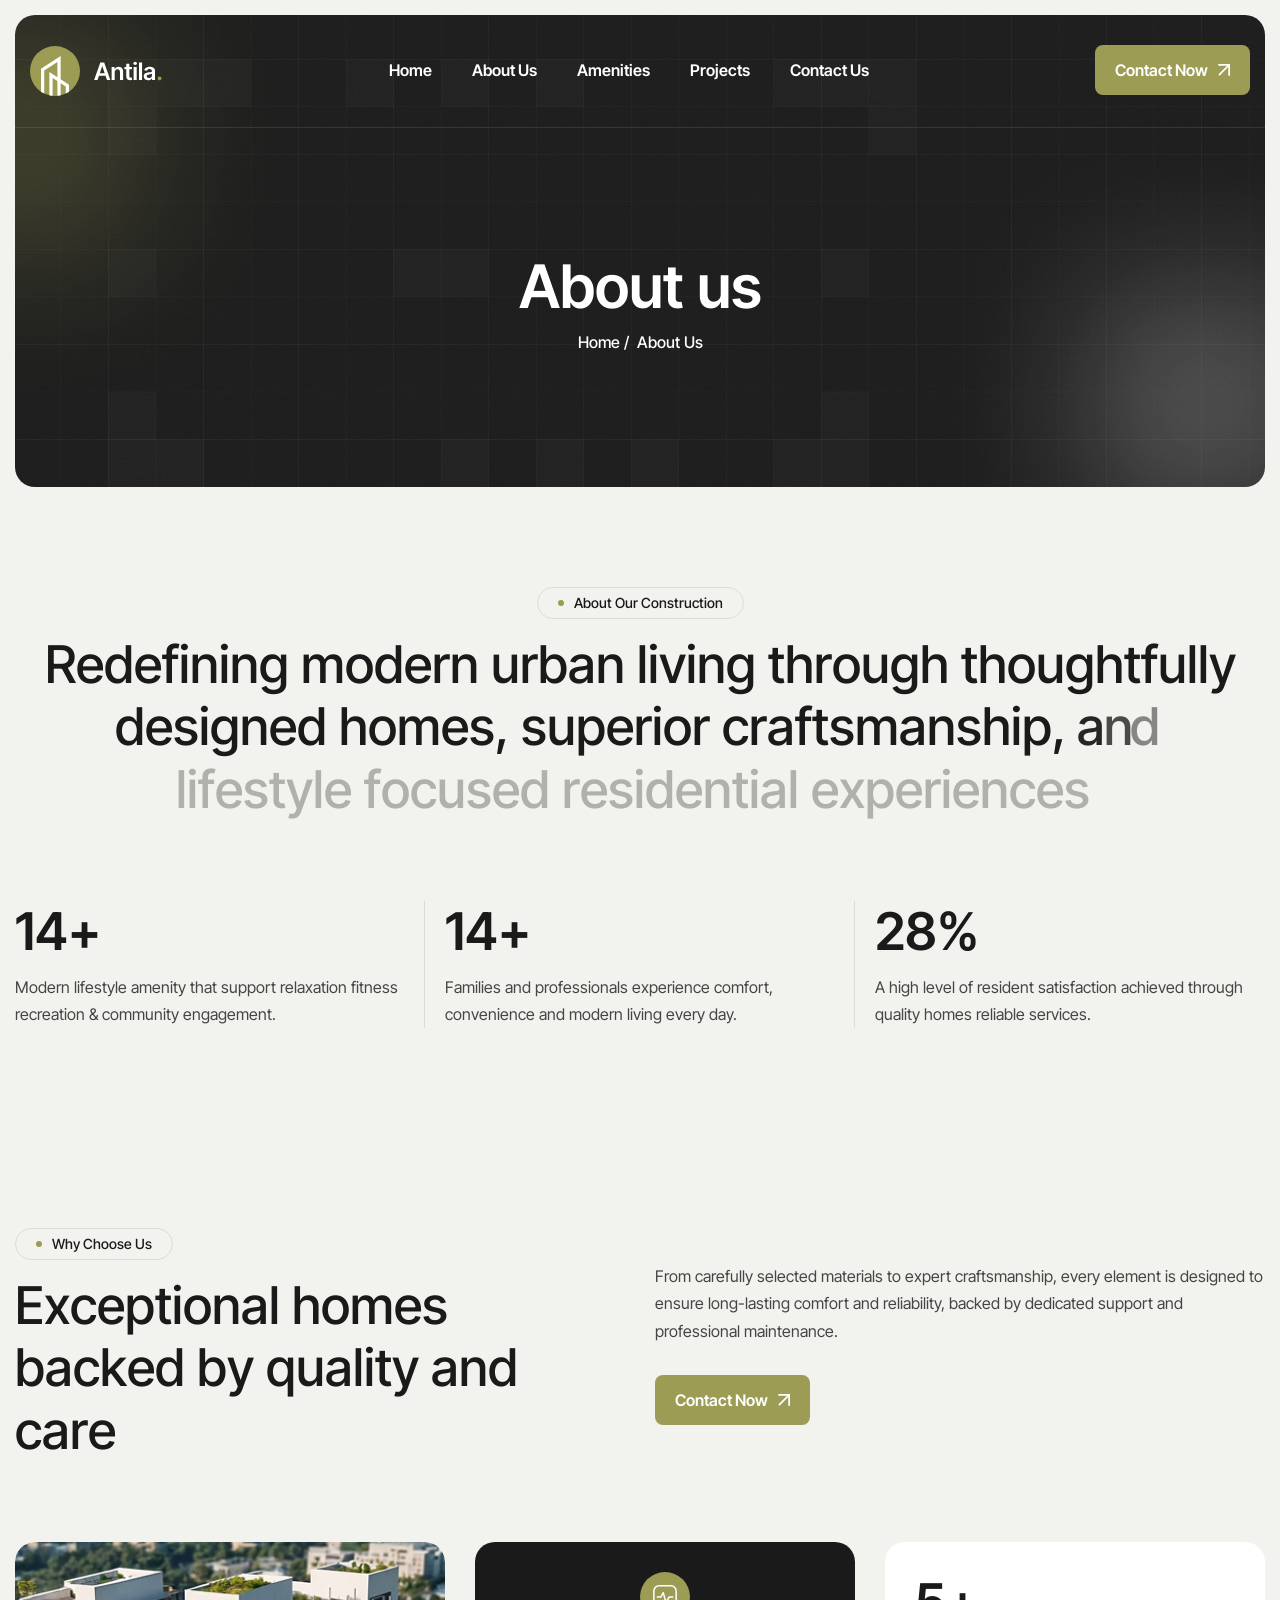
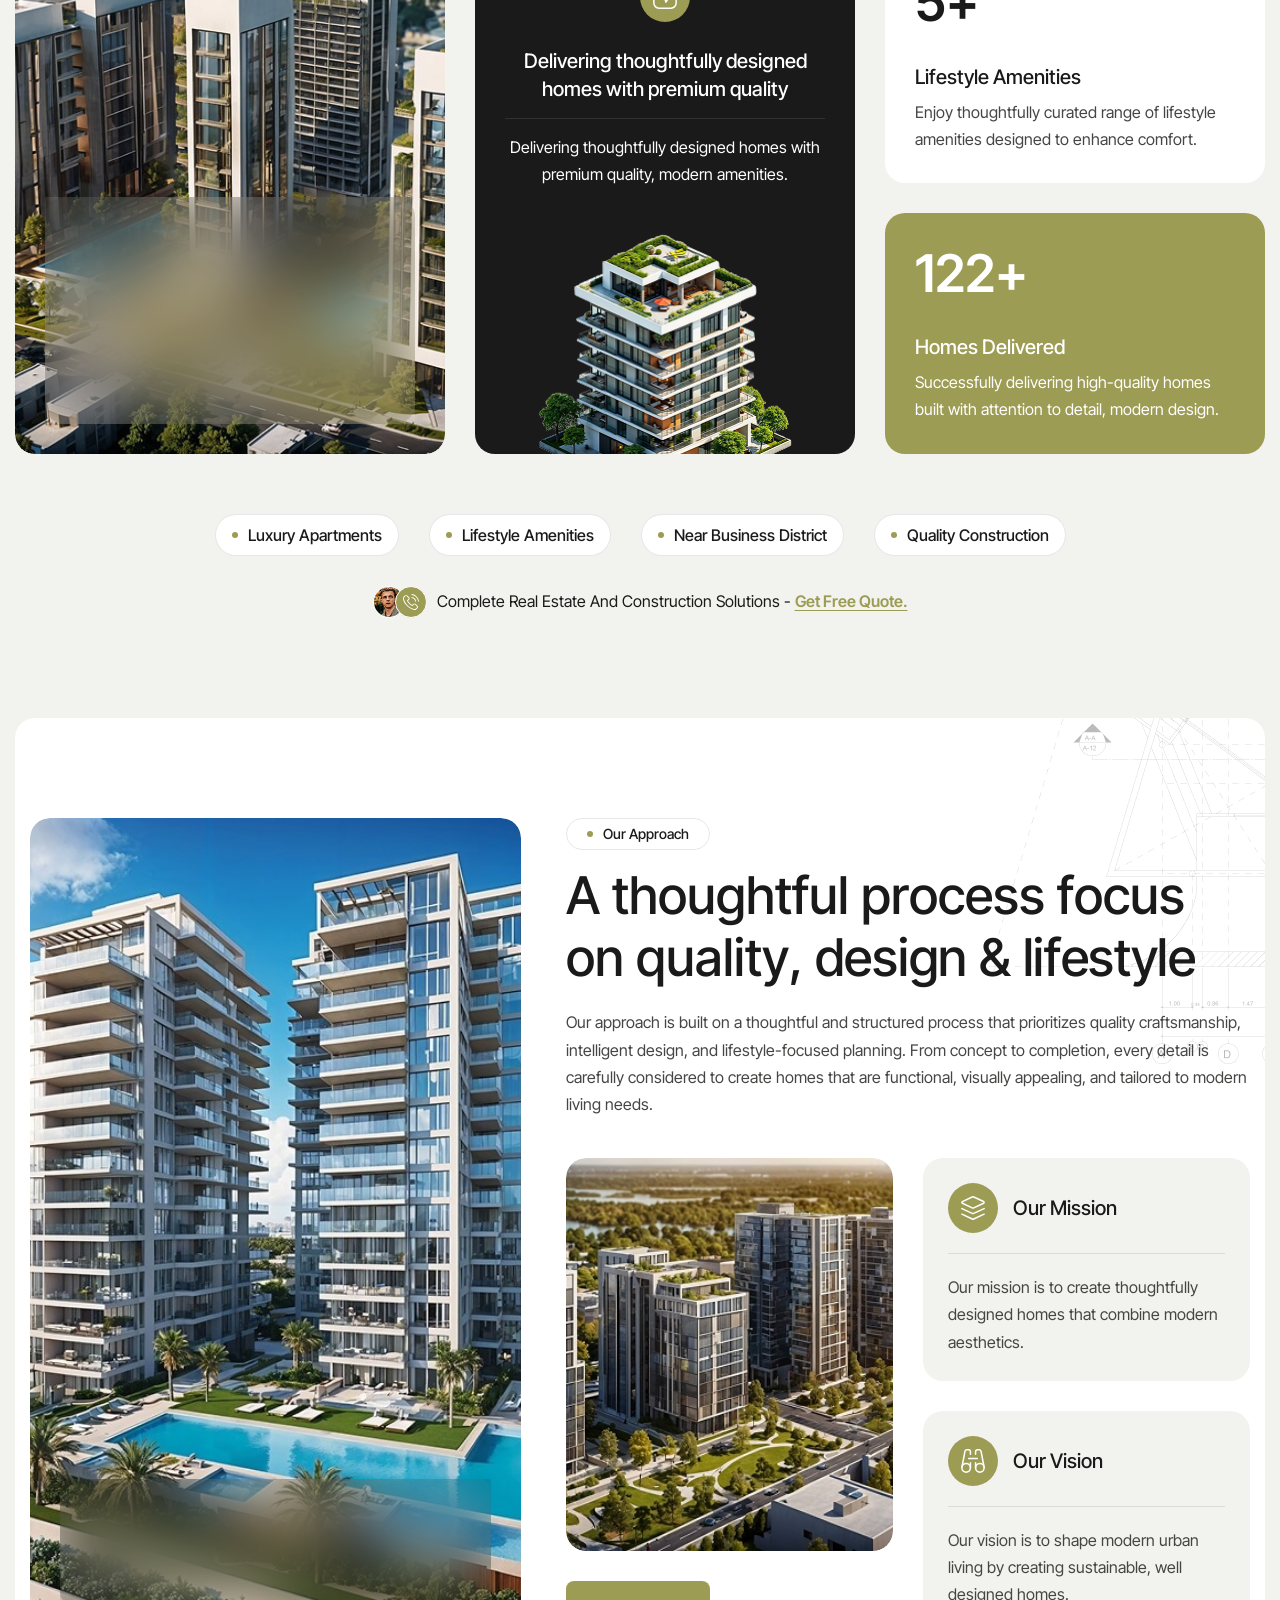
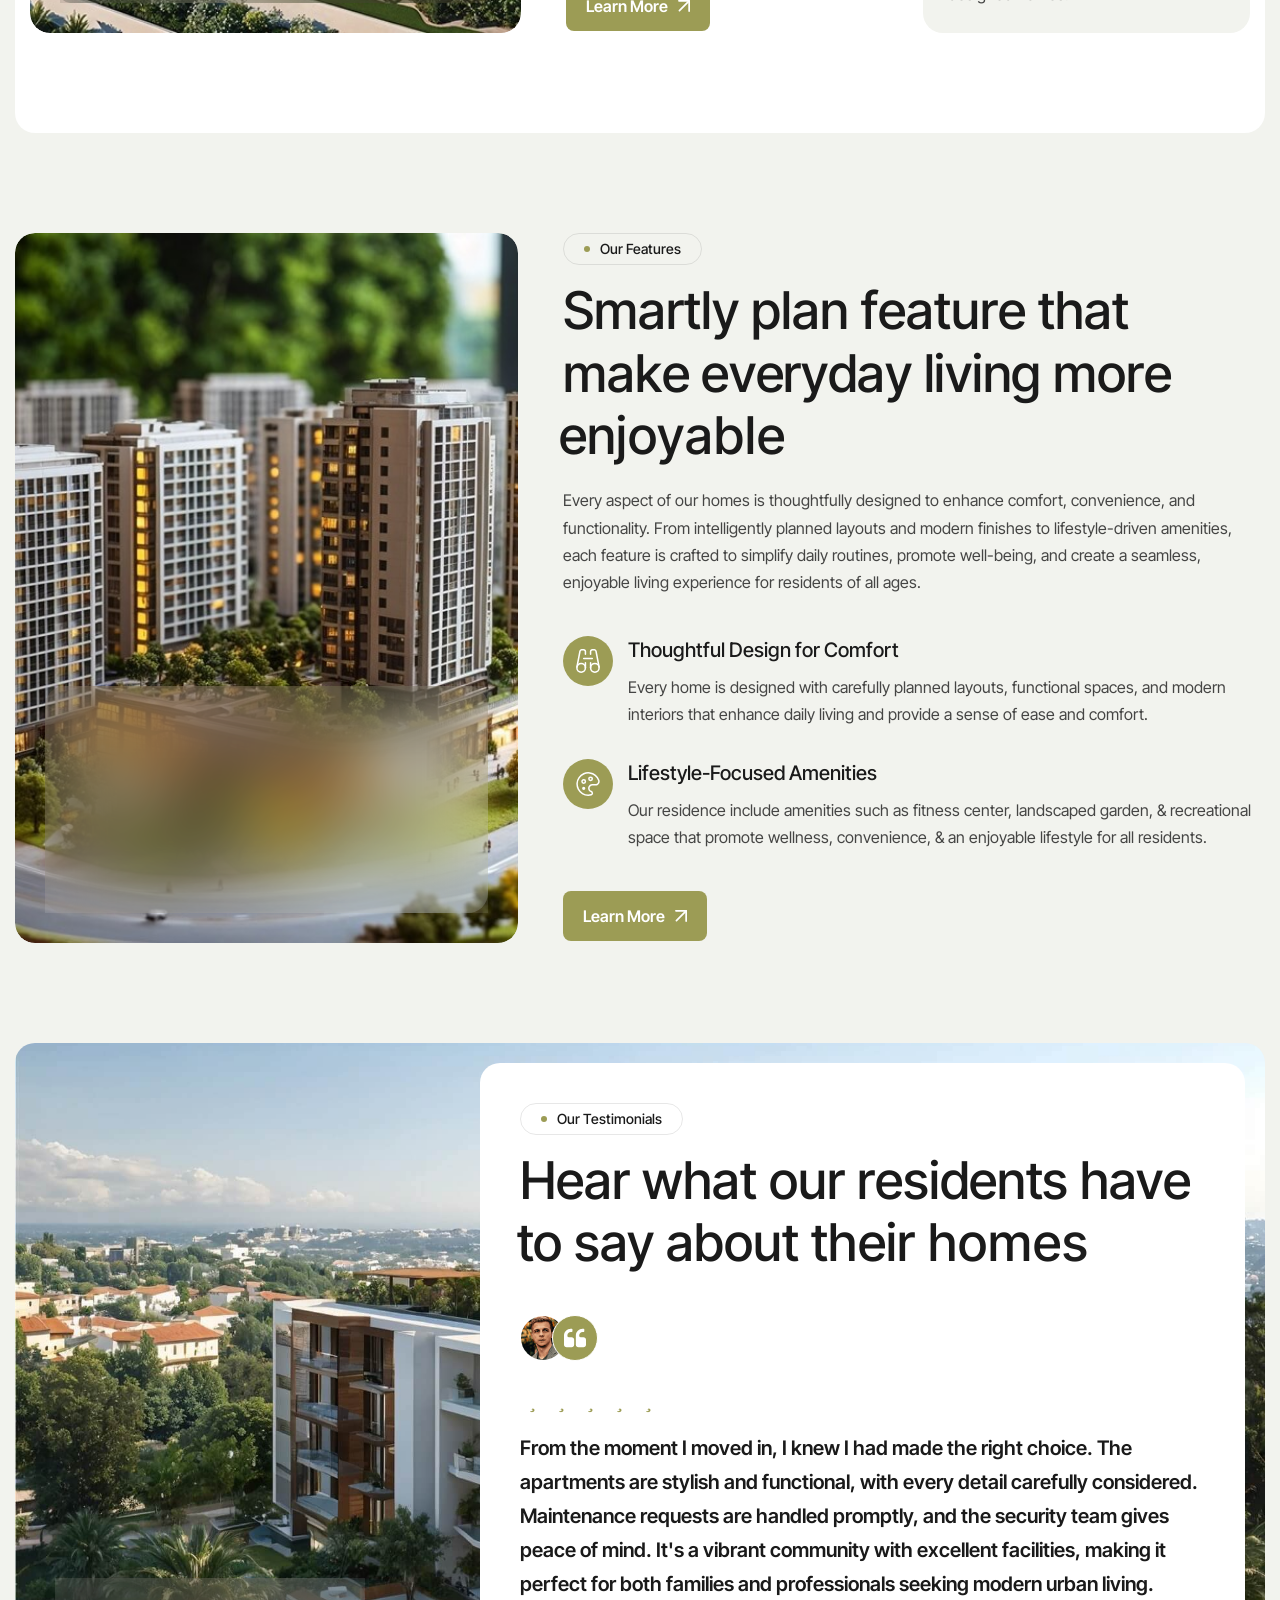
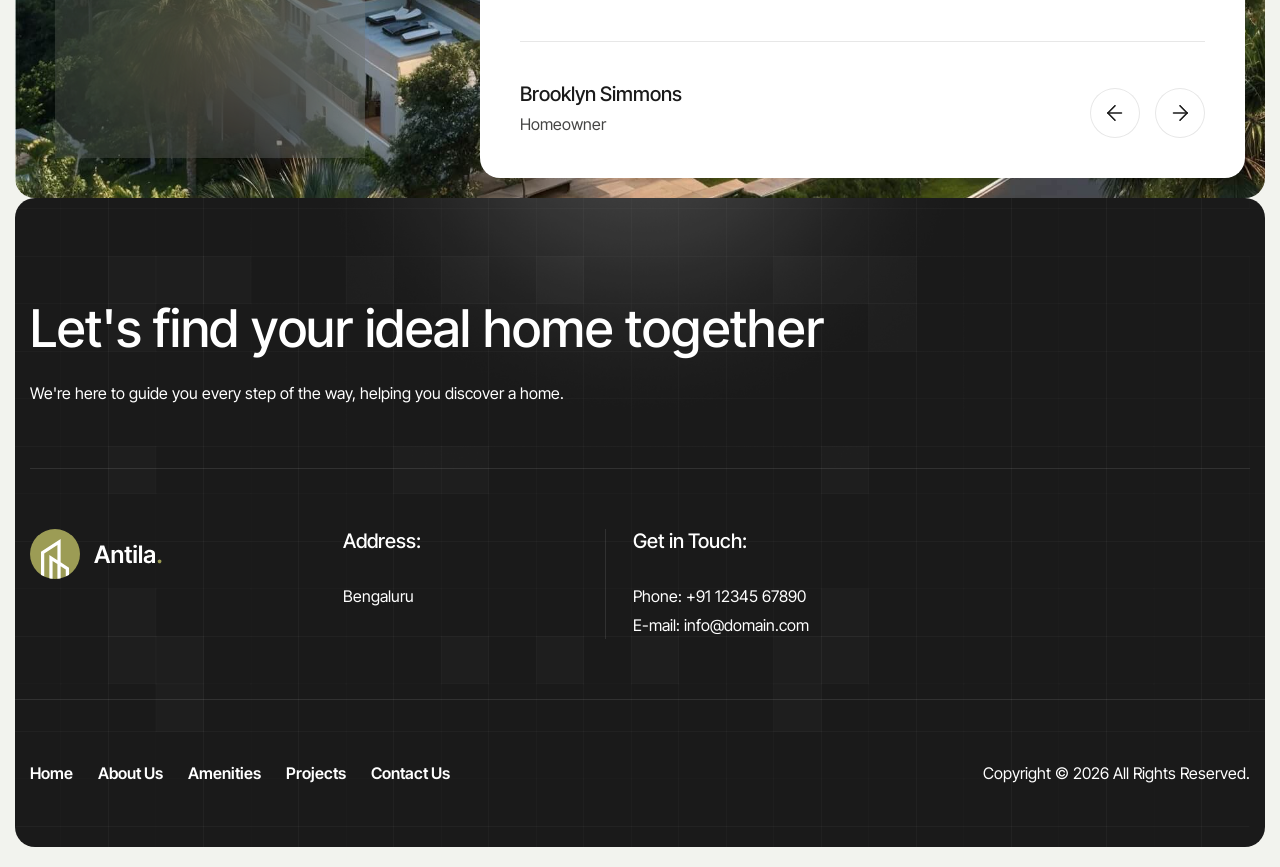
==== about.html @ 1b77be8a "new" ====
<!doctype html>
<html lang="zxx">
  <!-- Mirrored from html.awaikenthemes.com/antila/about.html by HTTrack Website Copier/3.x [XR&CO'2014], Wed, 28 Jan 2026 15:28:37 GMT -->
  <head>
    <!-- Meta -->
    <meta charset="utf-8" />
    <meta http-equiv="X-UA-Compatible" content="IE=edge" />
    <meta
      name="viewport"
      content="width=device-width, initial-scale=1.0, maximum-scale=1"
    />
    <meta name="description" content="" />
    <meta name="keywords" content="" />
    <meta name="author" content="Awaiken" />
    <!-- Page Title -->
    <title>Real Estate</title>
    <!-- Favicon Icon -->
    <link rel="shortcut icon" type="image/x-icon" href="images/favicon.png" />
    <!-- Google Fonts Css-->
    <link rel="preconnect" href="https://fonts.googleapis.com/" />
    <link rel="preconnect" href="https://fonts.gstatic.com/" crossorigin />
    <link
      href="https://fonts.googleapis.com/css2?family=Inter+Tight:ital,wght@0,100..900;1,100..900&amp;display=swap"
      rel="stylesheet"
    />
    <!-- Bootstrap Css -->
    <link href="css/bootstrap.min.css" rel="stylesheet" media="screen" />
    <!-- SlickNav Css -->
    <link href="css/slicknav.min.css" rel="stylesheet" />
    <!-- Swiper Css -->
    <link rel="stylesheet" href="css/swiper-bundle.min.css" />
    <!-- Font Awesome Icon Css-->
    <link href="css/all.min.css" rel="stylesheet" media="screen" />
    <!-- Animated Css -->
    <link href="css/animate.css" rel="stylesheet" />
    <!-- Magnific Popup Core Css File -->
    <link rel="stylesheet" href="css/magnific-popup.css" />
    <!-- Mouse Cursor Css File -->
    <link rel="stylesheet" href="css/mousecursor.css" />
    <!-- Main Custom Css -->
    <link href="css/custom.css" rel="stylesheet" media="screen" />
  </head>
  <body>
    <!-- Preloader Start -->
    <div class="preloader">
      <div class="loading-container">
        <div class="loading"></div>
        <div id="loading-icon"><img src="images/loader.svg" alt="" /></div>
      </div>
    </div>
    <!-- Preloader End -->

    <!-- Header Start -->
    <header class="main-header">
      <div class="header-sticky">
        <nav class="navbar navbar-expand-lg">
          <div class="container">
            <!-- Logo Start -->
            <a class="navbar-brand" href="index.html">
              <img src="images/logo.svg" alt="Logo" />
            </a>
            <!-- Logo End -->

            <!-- Main Menu Start -->
            <div class="collapse navbar-collapse main-menu">
              <div class="nav-menu-wrapper">
                <ul class="navbar-nav mr-auto" id="menu">
                  <li class="nav-item submenu">
                    <a class="nav-link" href="index.html">Home</a>
                  </li>
                  <li class="nav-item">
                    <a class="nav-link" href="about.html">About Us</a>
                  </li>
                  <li class="nav-item">
                    <a class="nav-link" href="amenities.html">Amenities</a>
                  </li>
                  <li class="nav-item">
                    <a class="nav-link" href="projects.html">Projects</a>
                  </li>

                  <li class="nav-item">
                    <a class="nav-link" href="contact.html">Contact Us</a>
                  </li>
                </ul>
              </div>

              <!-- Header Btn Start -->
              <div class="header-btn">
                <a href="contact.html" class="btn-default btn-highlighted"
                  >Contact Now</a
                >
              </div>
              <!-- Header Btn End -->
            </div>
            <!-- Main Menu End -->
            <div class="navbar-toggle"></div>
          </div>
        </nav>
        <div class="responsive-menu"></div>
      </div>
    </header>
    <!-- Header End -->

    <!-- Page Header Section Start -->
    <div class="page-header dark-section">
      <div class="container">
        <div class="row">
          <div class="col-lg-12">
            <!-- Page Header Box Start -->
            <div class="page-header-box">
              <h1 class="text-anime-style-3" data-cursor="-opaque">About us</h1>
              <nav class="wow fadeInUp">
                <ol class="breadcrumb">
                  <li class="breadcrumb-item">
                    <a href="index.html">home / </a>
                  </li>
                  <li class="breadcrumb-item active" aria-current="page">
                    about us
                  </li>
                </ol>
              </nav>
            </div>
            <!-- Page Header Box End -->
          </div>
        </div>
      </div>
    </div>
    <!-- Page Header Section End -->

    <!-- About US Section Start -->
    <div class="about-us">
      <div class="container">
        <div class="row section-row">
          <div class="col-lg-12">
            <!-- Section Title Start -->
            <div class="section-title section-title-center">
              <span class="section-sub-title wow fadeInUp"
                >About Our Construction</span
              >
              <h2 class="text-effect" data-cursor="-opaque">
                Redefining modern urban living through thoughtfully designed
                homes, superior craftsmanship, and lifestyle focused residential
                experiences
              </h2>
            </div>
            <!-- Section Title End -->
          </div>
        </div>

        <div class="row">
          <div class="col-xl-12">
            <!-- About Us Counter List Start -->
            <div class="about-us-counter-list wow fadeInUp">
              <!-- About Us Counter Item Start -->
              <div class="about-us-counter-item">
                <h2><span class="counter">50</span>+</h2>
                <p>
                  Modern lifestyle amenity that support relaxation fitness
                  recreation & community engagement.
                </p>
              </div>
              <!-- About Us Counter Item End -->

              <!-- About Us Counter Item Start -->
              <div class="about-us-counter-item">
                <h2><span class="counter">50</span>+</h2>
                <p>
                  Families and professionals experience comfort, convenience and
                  modern living every day.
                </p>
              </div>
              <!-- About Us Counter Item End -->

              <!-- About Us Counter Item Start -->
              <div class="about-us-counter-item">
                <h2><span class="counter">98</span>%</h2>
                <p>
                  A high level of resident satisfaction achieved through quality
                  homes reliable services.
                </p>
              </div>
              <!-- About Us Counter Item End -->
            </div>
            <!-- About Us Counter List End -->
          </div>
        </div>
      </div>
    </div>
    <!-- About US Section End -->
    <!-- Why Choose Us Section Start -->
    <div class="why-choose-us">
      <div class="container">
        <div class="row section-row align-items-center">
          <div class="col-xl-6">
            <!-- Section Title Start -->
            <div class="section-title">
              <span class="section-sub-title wow fadeInUp">Why Choose Us</span>
              <h2 class="text-anime-style-3" data-cursor="-opaque">
                Exceptional homes backed by quality and care
              </h2>
            </div>
            <!-- Section Title End -->
          </div>

          <div class="col-xl-6">
            <!-- Section Content Button Start -->
            <div class="section-content-btn">
              <!-- Section Title Content Start -->
              <div
                class="section-title-content wow fadeInUp"
                data-wow-delay="0.2s"
              >
                <p>
                  From carefully selected materials to expert craftsmanship,
                  every element is designed to ensure long-lasting comfort and
                  reliability, backed by dedicated support and professional
                  maintenance.
                </p>
              </div>
              <!-- Section Title Content End -->

              <!-- Section Button Start -->
              <div class="section-btn wow fadeInUp" data-wow-delay="0.4s">
                <a href="contact.html" class="btn-default">Contact Now</a>
              </div>
              <!-- Section Button End -->
            </div>
            <!-- Section Content Button End -->
          </div>
        </div>

        <div class="row">
          <div class="col-lg-12">
            <!-- Why Choose Us Box Start -->
            <div class="why-choose-us-box">
              <!-- Why Choose Image Box Start -->
              <div class="why-choose-image-box wow fadeInUp">
                <!-- Why Choose Image Start -->
                <div class="why-choose-image">
                  <figure class="image-anime">
                    <img src="images/why-choose-us-image.jpg" alt="" />
                  </figure>
                </div>
                <!-- Why Choose Image End -->

                <!-- Working Hour Box Start -->
                <div class="working-hour-box">
                  <h3>Working Hours:</h3>
                  <ul>
                    <li><span>Mon to Fri:-</span> 10:00 AM - 5:00 PM</li>
                    <li><span>Saturday:-</span> 11:00 AM - 4:00 PM</li>
                    <li><span>Sunday:-</span> Closed</li>
                  </ul>
                </div>
                <!-- Working Hour Box End -->
              </div>
              <!-- Why Choose Image Box End -->

              <!-- Why Choose Item Start -->
              <div
                class="why-choose-us-item wow fadeInUp"
                data-wow-delay="0.2s"
              >
                <!-- Why Choose Item Header Start -->
                <div class="why-choose-item-header">
                  <div class="icon-box">
                    <img src="images/icon-why-choose-item-1.svg" alt="" />
                  </div>
                  <div class="why-choose-item-content">
                    <h3>
                      Delivering thoughtfully designed homes with premium
                      quality
                    </h3>
                    <p>
                      Delivering thoughtfully designed homes with premium
                      quality, modern amenities.
                    </p>
                  </div>
                </div>
                <!-- Why Choose Item Header End -->

                <!-- Why Choose Item Body Start -->
                <div class="why-choose-item-body-image">
                  <figure>
                    <img src="images/why-choose-item-body-image.png" alt="" />
                  </figure>
                </div>
                <!-- Why Choose Item Body End -->
              </div>
              <!-- Why Choose Item End -->

              <!-- Why Choose Counter Boxes Start -->
              <div
                class="why-choose-counter-boxes wow fadeInUp"
                data-wow-delay="0.4s"
              >
                <!-- Why Choose Counter Item Start -->
                <div class="why-choose-counter-item">
                  <div class="why-choose-counter-no">
                    <h2><span class="counter">50</span>+</h2>
                  </div>
                  <div class="why-choose-counter-content">
                    <h3>Lifestyle Amenities</h3>
                    <p>
                      Enjoy thoughtfully curated range of lifestyle amenities
                      designed to enhance comfort.
                    </p>
                  </div>
                </div>
                <!-- Why Choose Counter Item End -->

                <!-- Why Choose Counter Item Start -->
                <div class="why-choose-counter-item highlighted-box">
                  <div class="why-choose-counter-no">
                    <h2><span class="counter">1,200</span>+</h2>
                  </div>
                  <div class="why-choose-counter-content">
                    <h3>Homes Delivered</h3>
                    <p>
                      Successfully delivering high-quality homes built with
                      attention to detail, modern design.
                    </p>
                  </div>
                </div>
                <!-- Why Choose Counter Item End -->
              </div>
              <!-- Why Choose Counter Boxes End -->
            </div>
            <!-- Why Choose Us Box End -->
          </div>

          <div class="col-lg-12">
            <!-- Why Choose Footer Start -->
            <div class="why-choose-footer wow fadeInUp" data-wow-delay="0.6s">
              <!-- Why Choose Footer List Start -->
              <div class="why-choose-footer-list">
                <ul>
                  <li>Luxury Apartments</li>
                  <li>Lifestyle Amenities</li>
                  <li>Near Business District</li>
                  <li>Quality Construction</li>
                </ul>
              </div>
              <!-- Why Choose Footer List End -->

              <!-- Section Footer Text Start -->
              <div class="section-footer-text section-satisfy-img">
                <!-- Satisfy Client Images Start -->
                <div class="satisfy-client-images">
                  <div class="satisfy-client-image">
                    <figure class="image-anime">
                      <img src="images/author-1.jpg" alt="" />
                    </figure>
                  </div>
                  <div class="satisfy-client-image add-more">
                    <img src="images/icon-phone-white.svg" alt="" />
                  </div>
                </div>
                <!-- Satisfy Client Images End -->
                <p>
                  Complete Real Estate And Construction Solutions -
                  <a href="contact.html">Get free quote.</a>
                </p>
              </div>
              <!-- Section Footer Text End -->
            </div>
            <!-- Why Choose Footer End -->
          </div>
        </div>
      </div>
    </div>
    <!-- Why Choose Us Section End -->
    <!-- Our Approach Section Start -->
    <div class="our-approach bg-section">
      <div class="container">
        <div class="row">
          <div class="col-xl-5">
            <!-- Approach Image Box Start -->
            <div class="approach-image-box wow fadeInUp">
              <!-- Approach Image Start -->
              <div class="approach-image">
                <figure class="image-anime">
                  <img src="images/approach-image.jpg" alt="" />
                </figure>
              </div>
              <!-- Approach Image End -->

              <!-- Approach Image Cta Box Start -->
              <div class="approach-image-cta-box">
                <div class="icon-box">
                  <img src="images/icon-approach-image-cta-1.svg" alt="" />
                </div>
                <div class="approach-image-cta-content">
                  <h3>
                    Thoughtfully designe residence that blend modern
                    architecture and comfort
                  </h3>
                </div>
              </div>
              <!-- Approach Image Cta Box Start -->
            </div>
            <!-- Approach Image Box End -->
          </div>

          <div class="col-xl-7">
            <!-- Approach Content Start -->
            <div class="approach-content">
              <!-- Section Title Start -->
              <div class="section-title">
                <span class="section-sub-title wow fadeInUp">Our Approach</span>
                <h2 class="text-anime-style-3" data-cursor="-opaque">
                  A thoughtful process focus on quality, design & lifestyle
                </h2>
                <p class="wow fadeInUp" data-wow-delay="0.2s">
                  Our approach is built on a thoughtful and structured process
                  that prioritizes quality craftsmanship, intelligent design,
                  and lifestyle-focused planning. From concept to completion,
                  every detail is carefully considered to create homes that are
                  functional, visually appealing, and tailored to modern living
                  needs.
                </p>
              </div>
              <!-- Section Title End -->

              <!-- Approach Body Start -->
              <div class="approach-body">
                <!-- Approach Body Content Start -->
                <div class="approach-body-image-btn">
                  <!-- Approach Body image Start -->
                  <div class="approach-body-image">
                    <figure class="image-anime reveal">
                      <img src="images/approach-body-image.jpg" alt="" />
                    </figure>
                  </div>
                  <!-- Approach Body image End -->

                  <!-- approach Button Start -->
                  <div class="approach-btn wow fadeInUp" data-wow-delay="0.2s">
                    <a href="contact.html" class="btn-default">learn more</a>
                  </div>
                  <!-- approach Button End -->
                </div>
                <!-- Approach Body Content End -->

                <!-- Approach Body Items List Start -->
                <div class="approach-body-items-list">
                  <!-- Approach Body item Start -->
                  <div class="approach-body-item wow fadeInUp">
                    <!-- Approach Body item Header Start -->
                    <div class="approach-body-item-header">
                      <div class="icon-box">
                        <img
                          src="images/icon-approach-body-item-1.svg"
                          alt=""
                        />
                      </div>
                      <div class="approach-body-item-title">
                        <h3>Our Mission</h3>
                      </div>
                    </div>
                    <!-- Approach Body item Header End -->

                    <!-- Approach Body item Content Start -->
                    <div class="approach-body-item-content">
                      <p>
                        Our mission is to create thoughtfully designed homes
                        that combine modern aesthetics.
                      </p>
                    </div>
                    <!-- Approach Body item Content End -->
                  </div>
                  <!-- Approach Body item End -->

                  <!-- Approach Body item Start -->
                  <div
                    class="approach-body-item wow fadeInUp"
                    data-wow-delay="0.2s"
                  >
                    <!-- Approach Body item Header Start -->
                    <div class="approach-body-item-header">
                      <div class="icon-box">
                        <img
                          src="images/icon-approach-body-item-2.svg"
                          alt=""
                        />
                      </div>
                      <div class="approach-body-item-title">
                        <h3>Our Vision</h3>
                      </div>
                    </div>
                    <!-- Approach Body item Header End -->

                    <!-- Approach Body item Content Start -->
                    <div class="approach-body-item-content">
                      <p>
                        Our vision is to shape modern urban living by creating
                        sustainable, well designed homes.
                      </p>
                    </div>
                    <!-- Approach Body item Content End -->
                  </div>
                  <!-- Approach Body item End -->
                </div>
                <!-- Approach Body Items List End -->
              </div>
              <!-- Approach Body End -->
            </div>
            <!-- Approach Content End -->
          </div>
        </div>
      </div>
    </div>
    <!-- Our Approach Section End -->

    <!-- Our Features Section Start -->
    <div class="our-features">
      <div class="container">
        <div class="row">
          <div class="col-xl-5">
            <!-- Features Image Box Start -->
            <div class="features-image-box wow fadeInUp">
              <!-- Features Image Start -->
              <div class="features-image">
                <figure class="image-anime">
                  <img src="images/features-image.jpg" alt="" />
                </figure>
              </div>
              <!-- Features Image End -->

              <!-- Working Hour Box Start -->
              <div class="working-hour-box">
                <h3>Working Hours:</h3>
                <ul>
                  <li>Mon to Fri:<span>10:00 AM - 5:00 PM</span></li>
                  <li>Saturday:<span>11:00 AM - 4:00 PM</span></li>
                  <li>Sunday: <span>Closed</span></li>
                </ul>
              </div>
              <!-- Working Hour Box End -->
            </div>
            <!-- Features Image Box End -->
          </div>

          <div class="col-xl-7">
            <!-- Features Content Start -->
            <div class="features-content">
              <!-- Section Title Start -->
              <div class="section-title">
                <span class="section-sub-title wow fadeInUp">Our Features</span>
                <h2 class="text-anime-style-3" data-cursor="-opaque">
                  Smartly plan feature that make everyday living more enjoyable
                </h2>
                <p class="wow fadeInUp" data-wow-delay="0.2s">
                  Every aspect of our homes is thoughtfully designed to enhance
                  comfort, convenience, and functionality. From intelligently
                  planned layouts and modern finishes to lifestyle-driven
                  amenities, each feature is crafted to simplify daily routines,
                  promote well-being, and create a seamless, enjoyable living
                  experience for residents of all ages.
                </p>
              </div>
              <!-- Section Title End -->

              <!-- Featuers Item List Start -->
              <div class="features-item-list">
                <!-- Featuers Item Start -->
                <div class="features-item wow fadeInUp" data-wow-delay="0.4s">
                  <div class="icon-box">
                    <img src="images/icon-features-item-1.svg" alt="" />
                  </div>
                  <div class="features-item-content">
                    <h3>Thoughtful Design for Comfort</h3>
                    <p>
                      Every home is designed with carefully planned layouts,
                      functional spaces, and modern interiors that enhance daily
                      living and provide a sense of ease and comfort.
                    </p>
                  </div>
                </div>
                <!-- Featuers Item End -->

                <!-- Featuers Item Start -->
                <div class="features-item wow fadeInUp" data-wow-delay="0.6s">
                  <div class="icon-box">
                    <img src="images/icon-features-item-2.svg" alt="" />
                  </div>
                  <div class="features-item-content">
                    <h3>Lifestyle-Focused Amenities</h3>
                    <p>
                      Our residence include amenities such as fitness center,
                      landscaped garden, & recreational space that promote
                      wellness, convenience, & an enjoyable lifestyle for all
                      residents.
                    </p>
                  </div>
                </div>
                <!-- Featuers Item End -->
              </div>
              <!-- Featuers Item List End -->

              <!-- Features Button Start -->
              <div
                class="features-content-btn wow fadeInUp"
                data-wow-delay="0.8s"
              >
                <a href="contact.html" class="btn-default">learn more</a>
              </div>
              <!-- Features Button End -->
            </div>
            <!-- Features Content End -->
          </div>
        </div>
      </div>
    </div>
    <!-- Our Features Section End -->

    <!-- Our Testimonials Section Start-->
    <div class="our-testimonials bg-section">
      <div class="container-fluid">
        <div class="row">
          <div class="col-lg-12">
            <!-- Our Testimonials Box Start -->
            <div class="our-testimonials-box">
              <!-- Testimonial Image Client Box Start -->
              <div class="testimonial-image-cilent-box">
                <!-- Testimonial Image Start -->
                <div class="testimonial-image">
                  <figure>
                    <img src="images/testimonial-image.jpg" alt="" />
                  </figure>
                </div>
                <!-- Testimonial Image End -->

                <!-- Testimonial Client Box Start -->
                <div class="testimonial-client-box wow fadeInUp">
                  <!-- Satisfy Client Images Start -->
                  <div class="satisfy-client-images">
                    <div class="satisfy-client-image">
                      <figure class="image-anime">
                        <img src="images/author-1.jpg" alt="" />
                      </figure>
                    </div>
                    <div class="satisfy-client-image">
                      <figure class="image-anime">
                        <img src="images/author-2.jpg" alt="" />
                      </figure>
                    </div>
                    <div class="satisfy-client-image">
                      <figure class="image-anime">
                        <img src="images/author-3.jpg" alt="" />
                      </figure>
                    </div>
                    <div class="satisfy-client-image">
                      <figure class="image-anime">
                        <img src="images/author-4.jpg" alt="" />
                      </figure>
                    </div>
                  </div>
                  <!-- Satisfy Client Images End -->

                  <!-- Testimonial Client Content Start -->
                  <div class="testimonial-client-box-content">
                    <p>Preferred by Families Across 1,200+ Modern Apartments</p>
                  </div>
                  <!-- Testimonial Client Content End -->
                </div>
                <!-- Testimonial Client Box End -->
              </div>
              <!-- Testimonial Image Client Box End -->

              <!-- Testimonial Slider Box Start -->
              <div class="testimonial-slider-box">
                <!-- Section Title Start -->
                <div class="section-title">
                  <span class="section-sub-title wow fadeInUp"
                    >Our Testimonials</span
                  >
                  <h2 class="text-anime-style-3" data-cursor="-opaque">
                    Hear what our residents have to say about their homes
                  </h2>
                </div>
                <!-- Section Title End -->

                <!-- Testimonial Slider Start -->
                <div
                  class="testimonial-slider wow fadeInUp"
                  data-wow-delay="0.2s"
                >
                  <div class="swiper">
                    <div class="swiper-wrapper" data-cursor-text="Drag">
                      <!-- Testimonial Slide Start -->
                      <div class="swiper-slide">
                        <!-- Testimonial Item Start -->
                        <div class="testimonial-item">
                          <!-- Satisfy Client Images Start -->
                          <div class="satisfy-client-images">
                            <div class="satisfy-client-image">
                              <figure class="image-anime">
                                <img src="images/author-1.jpg" alt="" />
                              </figure>
                            </div>
                            <div class="satisfy-client-image add-more">
                              <img
                                src="images/icon-testimonial-quote.svg"
                                alt=""
                              />
                            </div>
                          </div>
                          <!-- Satisfy Client Images End -->

                          <!-- Testimonial Item Body Start -->
                          <div class="testimonial-item-body">
                            <!-- Testimonial Item Rating Start -->
                            <div class="testimonial-item-rating">
                              <i class="fa-solid fa-star"></i>
                              <i class="fa-solid fa-star"></i>
                              <i class="fa-solid fa-star"></i>
                              <i class="fa-solid fa-star"></i>
                              <i class="fa-solid fa-star"></i>
                            </div>
                            <!-- Testimonial Item Rating End -->

                            <!-- Testimonial Item Content Start -->
                            <div class="testimonial-item-content">
                              <p>
                                From the moment I moved in, I knew I had made
                                the right choice. The apartments are stylish and
                                functional, with every detail carefully
                                considered. Maintenance requests are handled
                                promptly, and the security team gives peace of
                                mind. It's a vibrant community with excellent
                                facilities, making it perfect for both families
                                and professionals seeking modern urban living.
                              </p>
                            </div>
                            <!-- Testimonial Item Content End -->

                            <!-- Testimonial Author Content Start -->
                            <div class="testimonial-author-content">
                              <h2>Brooklyn Simmons</h2>
                              <p>Homeowner</p>
                            </div>
                            <!-- Testimonial Author Content End -->
                          </div>
                          <!-- Testimonial Item Body End -->
                        </div>
                        <!-- Testimonial Item End -->
                      </div>
                      <!-- Testimonial Slide End -->

                      <!-- Testimonial Slide Start -->
                      <div class="swiper-slide">
                        <!-- Testimonial Item Start -->
                        <div class="testimonial-item">
                          <!-- Satisfy Client Images Start -->
                          <div class="satisfy-client-images">
                            <div class="satisfy-client-image">
                              <figure class="image-anime">
                                <img src="images/author-2.jpg" alt="" />
                              </figure>
                            </div>
                            <div class="satisfy-client-image add-more">
                              <img
                                src="images/icon-testimonial-quote.svg"
                                alt=""
                              />
                            </div>
                          </div>
                          <!-- Satisfy Client Images End -->

                          <!-- Testimonial Item Body Start -->
                          <div class="testimonial-item-body">
                            <!-- Testimonial Item Rating Start -->
                            <div class="testimonial-item-rating">
                              <i class="fa-solid fa-star"></i>
                              <i class="fa-solid fa-star"></i>
                              <i class="fa-solid fa-star"></i>
                              <i class="fa-solid fa-star"></i>
                              <i class="fa-solid fa-star"></i>
                            </div>
                            <!-- Testimonial Item Rating End -->

                            <!-- Testimonial Item Content Start -->
                            <div class="testimonial-item-content">
                              <p>
                                From the moment I moved in, I knew I had made
                                the right choice. The apartments are stylish and
                                functional, with every detail carefully
                                considered. Maintenance requests are handled
                                promptly, and the security team gives peace of
                                mind. It's a vibrant community with excellent
                                facilities, making it perfect for both families
                                and professionals seeking modern urban living.
                              </p>
                            </div>
                            <!-- Testimonial Item Content End -->

                            <!-- Testimonial Author Content Start -->
                            <div class="testimonial-author-content">
                              <h2>Neha Verma</h2>
                              <p>Residential Client & Owner</p>
                            </div>
                            <!-- Testimonial Author Content End -->
                          </div>
                          <!-- Testimonial Item Body End -->
                        </div>
                        <!-- Testimonial Item End -->
                      </div>
                      <!-- Testimonial Slide End -->
                    </div>
                    <div class="testimonial-btn">
                      <div class="testimonial-button-prev"></div>
                      <div class="testimonial-button-next"></div>
                    </div>
                  </div>
                </div>
                <!-- Testimonial Slider End -->
              </div>
              <!-- Testimonial Slider Box End -->
            </div>
            <!-- Our Testimonials Box End -->
          </div>
        </div>
      </div>
    </div>
    <!-- Our Testimonials Section End-->

    <!-- Main Footer Start -->
    <footer class="main-footer-moon bg-section dark-section">
      <div class="container">
        <div class="row">
          <div class="col-lg-12">
            <!-- Footer Header Start -->
            <div class="footer-header-moon">
              <!-- Section Title Start -->
              <div class="section-title">
                <h2 class="text-anime-style-3" data-cursor="-opaque">
                  Let's find your ideal home together
                </h2>
                <p class="wow fadeInUp" data-wow-delay="0.2s">
                  We're here to guide you every step of the way, helping you
                  discover a home.
                </p>
              </div>
              <!-- Section Title End -->
            </div>
            <!-- Footer Header End -->
          </div>

          <div class="col-xl-3">
            <!-- About Footer Start -->
            <div class="about-footer-moon">
              <!-- Footer Logo Start -->
              <div class="footer-logo-moon">
                <img src="images/logo.svg" alt="" />
              </div>
              <!-- Footer Logo End -->
            </div>
            <!-- About Footer End -->
          </div>

          <div class="col-xl-9">
            <!-- Footer Links Box Start -->
            <div class="footer-contact-box-moon">
              <!-- Footer Contact Item Start -->
              <div class="footer-contact-item-moon">
                <h3>Address:</h3>
                <p>Bengaluru</p>
              </div>
              <!-- Footer Contact Item End -->

              <!-- Footer Contact Item Start -->
              <div class="footer-contact-item-moon">
                <h3>Get in Touch:</h3>
                <p>Phone: <a href="tel:912345678">+91 12345 67890</a></p>
                <p>
                  E-mail: <a href="mailto:info@domai.com">info@domain.com</a>
                </p>
              </div>
              <!-- Footer Contact Item End -->
            </div>
            <!-- Footer Body End -->
          </div>
        </div>
      </div>

      <!-- Footer Copyright Start -->
      <div class="footer-copyright-moon">
        <div class="container">
          <div class="row">
            <div class="col-lg-12">
              <!-- Footer Copyright Box Start -->
              <div class="footer-copyright-box-moon">
                <!-- Footer Menu Start -->
                <div class="footer-menu-moon">
                  <ul>
                    <li><a href="index-3.html">home</a></li>
                    <li><a href="about.html">about Us</a></li>
                    <li><a href="amenities.html">Amenities</a></li>
                    <li><a href="projects.html">Projects</a></li>
                    <li><a href="contact.html">contact Us</a></li>
                  </ul>
                </div>
                <!-- Footer Menu End -->

                <!-- Footer Copyright Text Start -->
                <div class="footer-copyright-text-moon">
                  <p>Copyright © 2026 All Rights Reserved.</p>
                </div>
                <!-- Footer Copyright Text End -->
              </div>
              <!-- Footer Copyright Box End -->
            </div>
          </div>
        </div>
      </div>
      <!-- Footer Copyright End -->
    </footer>
    <!-- Main Footer End -->

    <!-- Jquery Library File -->
    <script src="js/jquery-3.7.1.min.js"></script>
    <!-- Bootstrap js file -->
    <script src="js/bootstrap.min.js"></script>
    <!-- Validator js file -->
    <script src="js/validator.min.js"></script>
    <!-- SlickNav js file -->
    <script src="js/jquery.slicknav.js"></script>
    <!-- Swiper js file -->
    <script src="js/swiper-bundle.min.js"></script>
    <!-- Counter js file -->
    <script src="js/jquery.waypoints.min.js"></script>
    <script src="js/jquery.counterup.min.js"></script>
    <!-- Magnific js file -->
    <script src="js/jquery.magnific-popup.min.js"></script>
    <!-- SmoothScroll -->
    <script src="js/SmoothScroll.js"></script>
    <!-- Parallax js -->
    <script src="js/parallaxie.js"></script>
    <!-- MagicCursor js file -->
    <script src="js/gsap.min.js"></script>
    <script src="js/magiccursor.js"></script>
    <!-- Text Effect js file -->
    <script src="js/SplitText.min.js"></script>
    <script src="js/ScrollTrigger.min.js"></script>
    <!-- YTPlayer js File -->
    <script src="js/jquery.mb.YTPlayer.min.js"></script>
    <!-- Wow js file -->
    <script src="js/wow.min.js"></script>
    <!-- Main Custom js file -->
    <script src="js/function.js"></script>
  </body>

  <!-- Mirrored from html.awaikenthemes.com/antila/about.html by HTTrack Website Copier/3.x [XR&CO'2014], Wed, 28 Jan 2026 15:28:40 GMT -->
</html>
---- css/mousecursor.css ----
/*! normalize.css v7.0.0 | MIT License | github.com/necolas/normalize.css */
.cb-cursor {
	position: fixed;
	top: 0;
	left: 0;
	z-index: 150;
	contain: layout style size;
	pointer-events: none;
	will-change: transform;
	-webkit-transition: opacity 0.3s, color 0.4s;
	-o-transition: opacity 0.3s, color 0.4s;
	-moz-transition: opacity 0.3s, color 0.4s;
	transition: opacity 0.3s, color 0.4s;
}

.cb-cursor:before {
	content: "";
	position: absolute;
	top: -24px;
	left: -24px;
	display: block;
	width: 48px;
	height: 48px;
	-webkit-transform: scale(0);
	-moz-transform: scale(0);
	-ms-transform: scale(0);
	-o-transform: scale(0);
	transform: scale(0);
	-webkit-border-radius: 50%;
	-moz-border-radius: 50%;
	border-radius: 50%;
	-webkit-transition: opacity 0.1s, -webkit-transform 0.3s ease-in-out;
	transition: opacity 0.1s, -webkit-transform 0.3s ease-in-out;
	-o-transition: opacity 0.1s, -o-transform 0.3s ease-in-out;
	-moz-transition: transform 0.3s ease-in-out, opacity 0.1s, -moz-transform 0.3s ease-in-out;
	transition: transform 0.3s ease-in-out, opacity 0.1s;
	transition: transform 0.3s ease-in-out, opacity 0.1s, -webkit-transform 0.3s ease-in-out, -moz-transform 0.3s ease-in-out, -o-transform 0.3s ease-in-out;
}

.cb-cursor-text {
	position: absolute;
	top: -18px;
	left: -18px;
	width: 36px;
	height: 36px;
	display: -webkit-box;
	display: -webkit-flex;
	display: -moz-box;
	display: -ms-flexbox;
	display: flex;
	-webkit-box-align: center;
	-webkit-align-items: center;
	-moz-box-align: center;
	-ms-flex-align: center;
	align-items: center;
	-webkit-box-pack: center;
	-webkit-justify-content: center;
	-moz-box-pack: center;
	-ms-flex-pack: center;
	justify-content: center;
	-webkit-transform: scale(0) rotate(10deg);
	-moz-transform: scale(0) rotate(10deg);
	-ms-transform: scale(0) rotate(10deg);
	-o-transform: scale(0) rotate(10deg);
	transform: scale(0) rotate(10deg);
	opacity: 0;
	color: white;
	font-size: 16px;
	line-height: 20px;
	text-align: center;
	letter-spacing: -0.01em;
	-webkit-transition: opacity 0.4s, -webkit-transform 0.3s;
	transition: opacity 0.4s, -webkit-transform 0.3s;
	-o-transition: opacity 0.4s, -o-transform 0.3s;
	-moz-transition: opacity 0.4s, transform 0.3s, -moz-transform 0.3s;
	transition: opacity 0.4s, transform 0.3s;
	transition: opacity 0.4s, transform 0.3s, -webkit-transform 0.3s, -moz-transform 0.3s, -o-transform 0.3s;
}

@supports (mix-blend-mode: exclusion) {
	.cb-cursor.-exclusion, .cb-cursor.-opaque {
		mix-blend-mode: exclusion;
	}
}

@supports (mix-blend-mode: exclusion) {
	.cb-cursor.-exclusion:before, .cb-cursor.-opaque:before {
		background: white;
	}
}

.cb-cursor.-normal, .cb-cursor.-text {
	mix-blend-mode: normal;
}

.cb-cursor.-normal:before, .cb-cursor.-text:before {
	background: currentColor;
}

.cb-cursor.-inverse {
	color: white;
}

.cb-cursor.-visible:before {
	-webkit-transform: scale(0.2);
	-moz-transform: scale(0.2);
	-ms-transform: scale(0.2);
	-o-transform: scale(0.2);
	transform: scale(0.2);
}

.cb-cursor.-visible.-active:before {
	-webkit-transform: scale(0.23);
	-moz-transform: scale(0.23);
	-ms-transform: scale(0.23);
	-o-transform: scale(0.23);
	transform: scale(0.23);
	-webkit-transition-duration: 0.2s;
	-moz-transition-duration: 0.2s;
	-o-transition-duration: 0.2s;
	transition-duration: 0.2s;
}

.cb-cursor.-pointer:before {
	-webkit-transform: scale(0);
	-moz-transform: scale(0);
	-ms-transform: scale(0);
	-o-transform: scale(0);
	transform: scale(0);
}

.cb-cursor.-text:before {
	background: #000;
	opacity: 0.80;
	backdrop-filter: blur(10);
	-webkit-transform: scale(1.7);
	-moz-transform: scale(1.7);
	-ms-transform: scale(1.7);
	-o-transform: scale(1.7);
	transform: scale(1.7);
}

.cb-cursor.-text .cb-cursor-text {
	opacity: 1;
	-webkit-transform: scale(1);
	-moz-transform: scale(1);
	-ms-transform: scale(1);
	-o-transform: scale(1);
	transform: scale(1);
}

.cb-cursor.-text.-active:before {
	-webkit-transform: scale(1.6);
	-moz-transform: scale(1.6);
	-ms-transform: scale(1.6);
	-o-transform: scale(1.6);
	transform: scale(1.6);
	-webkit-transition-duration: 0.2s;
	-moz-transition-duration: 0.2s;
	-o-transition-duration: 0.2s;
	transition-duration: 0.2s;
}

.cb-cursor.-opaque:before {
	-webkit-transform: scale(1.32);
	-moz-transform: scale(1.32);
	-ms-transform: scale(1.32);
	-o-transform: scale(1.32);
	transform: scale(1.32);
}

.cb-cursor.-opaque.-active:before {
	-webkit-transform: scale(1.2);
	-moz-transform: scale(1.2);
	-ms-transform: scale(1.2);
	-o-transform: scale(1.2);
	transform: scale(1.2);
}

.cb-cursor.-lg:before {
	-webkit-transform: scale(2);
	-moz-transform: scale(2);
	-ms-transform: scale(2);
	-o-transform: scale(2);
	transform: scale(2);
}

.cb-cursor.-hidden:before {
	-webkit-transform: scale(0);
	-moz-transform: scale(0);
	-ms-transform: scale(0);
	-o-transform: scale(0);
	transform: scale(0);
}

.-color-red {
	color: red;
}

.-color-green {
	color: #51c67d;
}

.cb-demo {
	background: #fff;
}

.cb-demo-content {
	display: -webkit-box;
	display: -webkit-flex;
	display: -moz-box;
	display: -ms-flexbox;
	display: flex;
	-webkit-box-align: center;
	-webkit-align-items: center;
	-moz-box-align: center;
	-ms-flex-align: center;
	align-items: center;
	-webkit-box-pack: center;
	-webkit-justify-content: center;
	-moz-box-pack: center;
	-ms-flex-pack: center;
	justify-content: center;
	height: 100vh;
}

.cb-demo-container {
	padding: 0 20px;
}

@media (min-width: 1600px) {
	.cb-demo-container {
		padding: 0 120px;
	}
}

.cb-demo-row {
	display: -webkit-box;
	display: -webkit-flex;
	display: -moz-box;
	display: -ms-flexbox;
	display: flex;
	-webkit-box-pack: center;
	-webkit-justify-content: center;
	-moz-box-pack: center;
	-ms-flex-pack: center;
	justify-content: center;
	text-align: center;
	margin: 30px 0;
}

@media (min-width: 1600px) {
	.cb-demo-row {
		margin: 60px 0;
	}
}

.cb-demo-item {
	position: relative;
	-webkit-box-flex: 1;
	-webkit-flex: 1;
	-moz-box-flex: 1;
	-ms-flex: 1;
	flex: 1;
	padding: 50px 30px;
	margin: 0 20px;
	color: #000;
}

@media (min-width: 1600px) {
	.cb-demo-item {
		padding: 90px 30px;
		margin: 0 30px;
	}
}

.cb-demo-item-title {
	position: relative;
	margin: 0 0 25px 0;
	font-size: 30px;
	font-weight: bold;
}

.cb-demo-item-text {
	position: relative;
	max-width: 70%;
	margin: 0 auto;
	color: rgba(0, 0, 0, 0.5);
	font-size: 16px;
	font-weight: 300;
	line-height: 150%;
}

.cb-demo-item:before {
	content: "";
	display: block;
	position: absolute;
	top: 0;
	left: 0;
	right: 0;
	bottom: 0;
	-webkit-border-radius: 30px;
	-moz-border-radius: 30px;
	border-radius: 30px;
	background: #f8f8f8;
	-webkit-transition: -webkit-box-shadow 0.2s;
	transition: -webkit-box-shadow 0.2s;
	-o-transition: box-shadow 0.2s;
	-moz-transition: box-shadow 0.2s, -moz-box-shadow 0.2s;
	transition: box-shadow 0.2s;
	transition: box-shadow 0.2s, -webkit-box-shadow 0.2s, -moz-box-shadow 0.2s;
}
---- css/custom.css ----
/* ----------------------------------------------------------------------------------------
* Author        : Awaiken
* Template Name : Antila - Single Property and Apartment HTML Template
* File          : CSS File
* Version       : 1.0
* ---------------------------------------------------------------------------------------- */
/* INDEX
----------------------------------------------------------------------------------------
01. Global Variables
02. General css
03. Header css
04. Hero css
05. About Us css
06. Our Amenities css
07. Apartments Plans css
08. Intro Video css
09. Why Choose Us css
10. Our Projects css
11. Our Gallery css
12. CTA Box css
13. Our Team css
14. Our Testimonials css
15. Our Blog css
16. Footer css
17. About Us Page css
18. Amenities Page css
19. Amenity Single css
20. Blog Archive css
21. Blog Single css
22. Projects Page css
23. Project Single css
24. Team Page css
25. Team Single css
26. Testimonials Page css
27. Image Gallery css
28. Video Gallery css
29. FAQ's Page css
30. Contact Us Page css
31. 404 Error Page css
32.	Responsive css
33. Home - Version 2 css
34. Home - Version 3 css 
-------------------------------------------------------------------------------------- */

/************************************/
/*** 	 01. Global Variables	  ***/
/************************************/

:root {
  --primary-color: #1a1a1a;
  --secondary-color: #ffffff;
  --bg-color: #f2f3ee;
  --text-color: #454544;
  --accent-color: #9c9c55;
  --white-color: #ffffff;
  --divider-color: #1a1a1a1a;
  --dark-divider-color: #ffffff1a;
  --error-color: rgb(230, 87, 87);
  --default-font: "Inter Tight", sans-serif;
}

/************************************/
/*** 	   02. General css		  ***/
/************************************/

html,
body {
  width: 100%;
  overflow-x: clip;
}

body {
  font-family: var(--default-font);
  font-size: 16px;
  font-weight: 400;
  line-height: 1em;
  color: var(--text-color);
  background: var(--bg-color);
}

::-webkit-scrollbar-track {
  background-color: var(--primary-color);
  border-left: 1px solid var(--primary-color);
}

::-webkit-scrollbar {
  width: 7px;
  background-color: var(--accent-color);
}

::-webkit-scrollbar-thumb {
  background: var(--accent-color);
}

::selection {
  color: var(--primary-color);
  background-color: var(--accent-color);
  filter: invert(1);
}

p {
  line-height: 1.7em;
  margin-bottom: 1.5em;
}

h1,
h2,
h3,
h4,
h5,
h6 {
  font-weight: 500;
  line-height: 1.2em;
  color: var(--primary-color);
  margin: 0;
}

figure {
  margin: 0;
}

img {
  max-width: 100%;
}

a {
  text-decoration: none;
}

a:hover {
  text-decoration: none;
  outline: 0;
}

a:focus {
  text-decoration: none;
  outline: 0;
}

.container {
  max-width: 1300px;
}

.container,
.container-fluid,
.container-lg,
.container-md,
.container-sm,
.container-xl,
.container-xxl {
  padding-right: 15px;
  padding-left: 15px;
}

.image-anime {
  position: relative;
  overflow: hidden;
}

.image-anime:after {
  content: "";
  position: absolute;
  width: 200%;
  height: 0%;
  left: 50%;
  top: 50%;
  background-color: rgba(255, 255, 255, 0.3);
  transform: translate(-50%, -50%) rotate(-45deg);
  z-index: 1;
}

.image-anime:hover:after {
  height: 250%;
  transition: all 600ms linear;
  background-color: transparent;
}

.reveal {
  position: relative;
  display: -webkit-inline-box;
  display: -ms-inline-flexbox;
  display: inline-flex;
  visibility: hidden;
  overflow: hidden;
}

.reveal img {
  height: 100%;
  width: 100%;
  -o-object-fit: cover;
  object-fit: cover;
  -webkit-transform-origin: left;
  transform-origin: left;
}

.row {
  margin-right: -15px;
  margin-left: -15px;
}

.row > * {
  padding-right: 15px;
  padding-left: 15px;
}

.row.no-gutters {
  margin-right: 0px;
  margin-left: 0px;
}

.row.no-gutters > * {
  padding-right: 0px;
  padding-left: 0px;
}

.btn-default {
  position: relative;
  display: inline-block;
  font-size: 16px;
  font-weight: 600;
  line-height: 1em;
  text-transform: capitalize;
  color: var(--white-color);
  background: var(--accent-color);
  border-radius: 8px;
  padding: 17px 42px 17px 20px;
  border: none;
  overflow: hidden;
  transition: all 0.4s ease-in-out;
  z-index: 1;
}

.btn-default:hover {
  color: var(--white-color);
}

.btn-default::before {
  content: "";
  position: absolute;
  top: 50%;
  right: 20px;
  width: 12px;
  height: 12px;
  background-image: url("../images/arrow-white.svg");
  background-repeat: no-repeat;
  background-position: center center;
  background-size: cover;
  transform: translateY(-50%);
  transition: all 0.4s ease-in-out;
}

.btn-default:hover::before {
  transform: translateY(-50%) rotate(45deg);
}

.btn-default::after {
  content: "";
  position: absolute;
  top: 0;
  right: 0;
  bottom: 0;
  width: 0;
  height: 100%;
  background: var(--primary-color);
  transition: all 0.4s ease-in-out;
  z-index: -1;
}

.btn-default:hover::after {
  right: auto;
  left: 0;
  width: 100%;
}

.btn-default.btn-light {
  background-color: var(--dark-divider-color);
  backdrop-filter: blur(50px);
  -webkit-backdrop-filter: blur(50px);
}

.btn-default.btn-light:hover,
.btn-default.btn-highlighted:hover {
  color: var(--primary-color);
}

.btn-default.btn-light:hover:before,
.btn-default.btn-highlighted:hover:before {
  filter: brightness(0) invert(0);
}

.btn-default.btn-light::after,
.btn-default.btn-highlighted::after {
  background: var(--white-color);
}

.readmore-btn {
  position: relative;
  display: inline-block;
  font-weight: 600;
  line-height: 1.625em;
  text-transform: capitalize;
  color: var(--primary-color);
  padding-right: 35px;
  transition: all 0.4s ease-in-out;
}

.readmore-btn::before {
  content: "";
  position: absolute;
  top: 50%;
  transform: translateY(-50%);
  right: 0px;
  height: 26px;
  width: 26px;
  background-color: var(--accent-color);
  border-radius: 100px;
  background-image: url("../images/arrow-white.svg");
  background-repeat: no-repeat;
  background-position: center center;
  background-size: 8px auto;
  transition: all 0.4s ease-in-out;
}

.readmore-btn:hover::before {
  transform: translateY(-50%) rotate(45deg);
}

.cb-cursor:before {
  background: var(--accent-color);
}

.preloader {
  position: fixed;
  top: 0;
  left: 0;
  right: 0;
  bottom: 0;
  z-index: 1000;
  background: var(--primary-color);
  display: flex;
  align-items: center;
  justify-content: center;
}

.loading-container,
.loading {
  height: 100px;
  position: relative;
  width: 100px;
  border-radius: 100%;
}

.loading-container {
  margin: 40px auto;
}

.loading {
  border: 1px solid transparent;
  border-color: transparent var(--white-color) transparent var(--white-color);
  animation: rotate-loading 1.5s linear 0s infinite normal;
  transform-origin: 50% 50%;
}

.loading-container:hover .loading,
.loading-container .loading {
  transition: all 0.5s ease-in-out;
}

#loading-icon {
  position: absolute;
  top: 50%;
  left: 50%;
  max-width: 66px;
  transform: translate(-50%, -50%);
}

@keyframes rotate-loading {
  0% {
    transform: rotate(0deg);
  }
  100% {
    transform: rotate(360deg);
  }
}

.bg-section {
  width: 100%;
  max-width: 1820px;
  background-color: var(--secondary-color);
  border-radius: 20px;
  margin: 0 auto;
}

.bg-section .container-fluid {
  padding: 0;
}

.dark-section {
  background-color: var(--primary-color);
  background-image: url("../images/dark-section-bg-image.png");
  background-repeat: no-repeat;
  background-position: top center;
  background-size: cover;
}

.section-row {
  margin-bottom: 80px;
}

.section-row .section-title {
  margin-bottom: 0;
}

.section-row .section-title.section-title-center {
  width: 100%;
  max-width: 800px;
  margin: 0 auto;
  text-align: center;
}

.section-btn {
  text-align: right;
}

.section-content-btn .section-btn {
  margin-top: 30px;
  text-align: left;
}

.section-title-content p {
  margin-bottom: 20px;
}

.section-title-content p:last-child {
  margin-bottom: 0;
}

.section-title {
  margin-bottom: 40px;
}

.section-title .section-sub-title {
  position: relative;
  display: inline-block;
  font-size: 14px;
  font-weight: 500;
  text-transform: capitalize;
  line-height: 1em;
  color: var(--primary-color);
  border: 1px solid var(--divider-color);
  border-radius: 100px;
  padding: 8px 20px 8px 36px;
  margin-bottom: 15px;
}

.section-title .section-sub-title::before {
  content: "";
  position: absolute;
  left: 20px;
  top: 50%;
  transform: translateY(-50%);
  background: var(--accent-color);
  border-radius: 50%;
  width: 6px;
  height: 6px;
}

.section-title h1 {
  font-size: 60px;
  font-weight: 600;
  margin-bottom: 0;
  cursor: none;
}

.section-title h2 {
  font-size: 52px;
  margin-bottom: 0;
  cursor: none;
}

.section-title p {
  margin-top: 20px;
  margin-bottom: 0;
}

.dark-section .section-title .section-sub-title {
  border-color: var(--dark-divider-color);
}

.dark-section .section-title .section-sub-title,
.dark-section .section-title h1,
.dark-section .section-title h2,
.dark-section .section-title p,
.dark-section .section-title-content p {
  color: var(--white-color);
}

.help-block.with-errors ul {
  margin: 0;
  text-align: left;
}

.help-block.with-errors ul li {
  color: var(--error-color);
  font-weight: 500;
  font-size: 14px;
}

/************************************/
/**** 	    03. Header css		 ****/
/************************************/

header.main-header {
  position: absolute;
  top: 15px;
  left: 15px;
  right: 15px;
  border-bottom: 1px solid var(--dark-divider-color);
  z-index: 100;
}

header.main-header .header-sticky {
  position: relative;
  top: 0;
  z-index: 100;
}

header.main-header .header-sticky.hide {
  transform: translateY(-100%);
  transition: transform 0.3s ease-in-out;
}

header.main-header .header-sticky.active {
  position: fixed;
  top: 0;
  left: 15px;
  right: 15px;
  transform: translateY(0);
  background: var(--primary-color);
  border-bottom: 1px solid var(--dark-divider-color);
  border-radius: 0 0 20px 20px;
}

.navbar {
  padding: 30px 0;
  align-items: center;
}

.navbar-brand {
  padding: 0;
  margin: 0;
}

.main-menu .nav-menu-wrapper {
  flex: 1;
  text-align: center;
  margin: 0 1.042vw;
}

.main-menu .nav-menu-wrapper > ul {
  align-items: center;
  display: inline-flex;
}

.main-menu ul li {
  margin: 0 10px;
  position: relative;
}

.main-menu ul li a {
  font-size: 16px;
  font-weight: 600;
  line-height: 1.2em;
  padding: 12px 10px !important;
  color: var(--white-color);
  background: transparent;
  border-radius: 0px;
  text-transform: capitalize;
  transition: all 0.3s ease-in-out;
}

.main-menu ul li.submenu > a:after {
  content: "\f107";
  font-family: "FontAwesome";
  font-weight: 900;
  font-size: 14px;
  margin-left: 8px;
  display: none;
}

.main-menu ul li a:hover,
.main-menu ul li a:focus {
  color: var(--accent-color);
}

.main-menu ul ul {
  visibility: hidden;
  opacity: 0;
  transform: scale(1, 0.8);
  transform-origin: top;
  padding: 0;
  margin: 0;
  list-style: none;
  width: 235px;
  border-radius: 20px;
  position: absolute;
  left: 0;
  top: 100%;
  background: var(--accent-color);
  transition: all 0.3s ease-in-out;
  text-align: left;
}

.main-menu ul li.submenu:first-child ul {
  width: 235px;
}

.main-menu ul ul ul {
  left: 100%;
  top: 0;
  text-align: left;
}

.main-menu ul li:hover > ul {
  visibility: visible;
  opacity: 1;
  transform: scale(1, 1);
  padding: 5px 0;
}

.main-menu ul li.submenu ul li.submenu > a:after {
  content: "\f105";
  float: right;
}

.main-menu ul ul li {
  margin: 0;
  padding: 0;
}

.main-menu ul ul li a {
  color: var(--white-color);
  padding: 6px 20px !important;
  transition: all 0.3s ease-in-out;
}

.main-menu ul ul li a:hover,
.main-menu ul ul li a:focus {
  color: var(--primary-color);
  background-color: transparent;
  padding: 6px 20px 6px 23px !important;
}

.main-menu ul li.highlighted-menu {
  display: none;
}

.responsive-menu,
.navbar-toggle {
  display: none;
}

.responsive-menu {
  position: relative;
  top: 0;
}

.slicknav_btn {
  background: var(--accent-color);
  padding: 0;
  display: flex;
  align-items: center;
  justify-content: center;
  width: 38px;
  height: 38px;
  margin: 0;
  border-radius: 6px;
}

.slicknav_icon .slicknav_icon-bar {
  display: block;
  width: 100%;
  height: 3px;
  width: 22px;
  background-color: var(--white-color);
  border-radius: 6px;
  margin: 4px auto !important;
  transition: all 0.1s ease-in-out;
}

.slicknav_icon .slicknav_icon-bar:first-child {
  margin-top: 0 !important;
}

.slicknav_icon .slicknav_icon-bar:last-child {
  margin-bottom: 0 !important;
}

.navbar-toggle
  a.slicknav_btn.slicknav_open
  .slicknav_icon
  span.slicknav_icon-bar:nth-child(1) {
  transform: rotate(-45deg) translate(-5px, 5px);
}

.navbar-toggle
  a.slicknav_btn.slicknav_open
  .slicknav_icon
  span.slicknav_icon-bar:nth-child(2) {
  opacity: 0;
}

.navbar-toggle
  a.slicknav_btn.slicknav_open
  .slicknav_icon
  span.slicknav_icon-bar:nth-child(3) {
  transform: rotate(45deg) translate(-5px, -5px);
}

.slicknav_menu {
  position: absolute;
  width: 100%;
  padding: 0;
  background: var(--accent-color);
}

.slicknav_menu ul {
  margin: 5px 0;
}

.slicknav_menu ul ul {
  margin: 0;
}

.slicknav_nav .slicknav_row,
.slicknav_nav li a {
  position: relative;
  font-size: 16px;
  font-weight: 600;
  text-transform: capitalize;
  padding: 7px 20px;
  color: var(--white-color);
  line-height: normal;
  margin: 0;
  border-radius: 0 !important;
  transition: all 0.3s ease-in-out;
}

.slicknav_nav a:hover,
.slicknav_nav a:focus,
.slicknav_nav .slicknav_row:hover {
  background-color: transparent;
  color: var(--primary-color);
}

.slicknav_menu ul ul li a {
  padding: 7px 20px 7px 30px;
}

.slicknav_arrow {
  font-size: 0 !important;
}

.slicknav_arrow:after {
  content: "\f107";
  position: absolute;
  font-family: "FontAwesome";
  font-weight: 900;
  font-size: 12px;
  margin-left: 8px;
  color: var(--white-color);
  right: 15px;
  top: 50%;
  transform: translateY(-50%);
  transition: all 0.3s ease-out;
  display: none;
}

.slicknav_open > a .slicknav_arrow:after {
  transform: translateY(-50%) rotate(-180deg);
  color: var(--primary-color);
}

/************************************/
/*** 	    04. Hero css	      ***/
/************************************/

.hero {
  background-image: url("../images/hero-bg-image.png");
  border-radius: 20px;
  padding: 230px 0 0;
  margin: 15px 15px 0 15px;
}

.hero-content {
  max-width: 990px;
  text-align: center;
  margin: 0 auto;
}

.hero-content .section-title .section-sub-title {
  background-color: var(--dark-divider-color);
}

.hero-content .section-title p {
  max-width: 800px;
  margin-left: auto;
  margin-right: auto;
}

.hero-content-btn {
  display: flex;
  flex-wrap: wrap;
  align-items: center;
  justify-content: center;
  gap: 30px;
}

.hero-image-box {
  position: relative;
  text-align: center;
  margin-top: 70px;
  overflow: hidden;
}

.hero-image {
  position: relative;
  margin-bottom: -30px;
  z-index: 1;
}

.hero-image figure {
  display: block;
  max-width: 1115px;
  border-radius: 20px 20px 0 0;
  margin: 0 auto;
}

.hero-image img {
  width: 100%;
  aspect-ratio: 1 / 0.426;
  object-fit: cover;
  border-radius: 20px 20px 0 0;
}

.hero-image-title {
  position: absolute;
  left: 0;
  right: 0;
  bottom: -50px;
}

.hero-image-title h2 {
  font-size: 20.833vw;
  opacity: 20%;
  font-weight: 600;
  line-height: 0.85em;
  letter-spacing: 0.1em;
  background: linear-gradient(
    0deg,
    rgba(255, 255, 255, 0) 0%,
    var(--white-color) 100%
  );
  background-clip: text;
  -webkit-background-clip: text;
  -webkit-text-fill-color: transparent;
}

/************************************/
/*** 	   05. About Us css	      ***/
/************************************/

.about-us {
  padding: 100px 0;
}

.about-us .section-row .section-title.section-title-center {
  max-width: 1230px;
}

.about-us-counter-list {
  display: flex;
  flex-wrap: wrap;
  gap: 40px 3.125vw;
}

.about-us-counter-item {
  position: relative;
  width: calc(33.33% - 2.083vw);
}

.about-us-counter-item::before {
  content: "";
  position: absolute;
  top: 0;
  bottom: 0;
  right: -1.563vw;
  background: var(--divider-color);
  width: 1px;
  height: 100%;
}

.about-us-counter-item:nth-child(4n + 4):before,
.about-us-counter-item:last-child:before {
  display: none;
}

.about-us-counter-item h2 {
  font-size: 52px;
  font-weight: 600;
}

.about-us-counter-item p {
  margin: 10px 0 0;
}

.company-supports-slider-box {
  margin-top: 80px;
}

.company-supports-content {
  display: flex;
  align-items: center;
  justify-content: space-between;
  gap: 30px;
  margin-bottom: 40px;
  text-align: center;
}

.company-supports-content hr {
  height: 1px;
  flex-grow: 1;
  color: var(--divider-color);
  opacity: 1;
  margin: 0;
}

.company-supports-content p {
  margin-bottom: 0;
}

.company-supports-slider {
  padding: 0 2.083vw;
}

.company-supports-logo {
  text-align: center;
}

.company-supports-logo img {
  width: 100%;
  max-width: 170px;
  height: 40px;
}

/************************************/
/*** 	 06. Our Amenities css    ***/
/************************************/

.our-amenities {
  background-image: url("../images/section-bg-image-1.png");
  background-position: top -80px right -80px;
  background-repeat: no-repeat;
  background-size: auto;
  padding: 100px 0;
}

.amenity-item {
  position: relative;
  border-radius: 20px;
  min-height: 380px;
  height: calc(100% - 30px);
  margin-bottom: 30px;
  padding: 40px;
  overflow: hidden;
}

.amenity-item:before {
  content: "";
  position: absolute;
  top: 0;
  left: 0;
  right: 0;
  bottom: 0;
  background: var(--bg-color);
  border-radius: 0;
  width: 100%;
  height: 100%;
  transition: all 0.5s ease-in-out;
  z-index: 1;
}

.amenity-item.active::before,
.amenity-item:hover::before {
  transform: translate(0%, -100%);
}

.amenity-item-image {
  position: absolute;
  top: 0;
  left: 0;
  right: 0;
  bottom: 0;
  opacity: 0;
  transition: all 0.4s ease-in-out;
}

.amenity-item.active .amenity-item-image,
.amenity-item:hover .amenity-item-image {
  opacity: 1;
}

.amenity-item-image::after {
  content: "";
  position: absolute;
  top: 0;
  left: 0;
  right: 0;
  bottom: 0;
  background-color: var(--primary-color);
  opacity: 50%;
  width: 100%;
  height: 100%;
}

.amenity-item-image figure {
  display: block;
  width: 100%;
  height: 100%;
}

.amenity-item-image img {
  width: 100%;
  height: 100%;
  object-fit: cover;
}

.amenity-item-content-box {
  position: relative;
  display: flex;
  flex-direction: column;
  justify-content: space-between;
  gap: 30px;
  height: 100%;
  z-index: 2;
}

.amenity-item-header .icon-box {
  position: relative;
  height: 50px;
  width: 50px;
  background-color: var(--accent-color);
  border-radius: 50%;
  display: flex;
  align-items: center;
  justify-content: center;
  overflow: hidden;
  margin-bottom: 20px;
}

.amenity-item-header .icon-box img {
  width: 100%;
  max-width: 24px;
}

.amenity-item-content h2 {
  font-size: 20px;
  transition: all 0.4s ease-in-out;
}

.amenity-item-content h2 a {
  color: inherit;
}

.amenity-item-content p {
  margin: 15px 0 0;
  transition: all 0.4s ease-in-out;
}

.amenity-item-content p:first-child {
  margin-top: 0;
}

.amenity-item-btn {
  border-top: 1px solid var(--divider-color);
  margin-top: 20px;
  padding-top: 20px;
  transition: all 0.4s ease-in-out;
}

.amenity-item.active .amenity-item-btn,
.amenity-item:hover .amenity-item-btn {
  border-color: var(--dark-divider-color);
}

.amenity-item.active .amenity-item-content h2,
.amenity-item:hover .amenity-item-content h2,
.amenity-item.active .amenity-item-content p,
.amenity-item:hover .amenity-item-content p,
.amenity-item.active .amenity-item-btn .readmore-btn,
.amenity-item:hover .amenity-item-btn .readmore-btn {
  color: var(--white-color);
}

.section-footer-text {
  margin-top: 30px;
  text-align: center;
}

.section-footer-text p {
  color: var(--primary-color);
  margin-bottom: 0;
}

.section-footer-text p span {
  display: inline-block;
  font-size: 14px;
  font-weight: 500;
  background: var(--accent-color);
  color: var(--white-color);
  line-height: 1em;
  padding: 4px 10px;
  border-radius: 20px;
  margin-right: 10px;
}

.section-footer-text p a {
  font-weight: 600;
  text-transform: capitalize;
  text-decoration: underline;
  text-underline-offset: 3px;
  color: var(--accent-color);
  transition: all 0.3s ease-in-out;
}

.section-footer-text p a:hover {
  color: var(--primary-color);
}

.section-footer-text ul {
  width: 100%;
  padding: 0;
  margin: 20px 0 0;
  list-style: none;
}

.section-footer-text ul li {
  display: inline-block;
  font-size: 20px;
  font-weight: 600;
  line-height: normal;
  color: var(--primary-color);
  margin-right: 10px;
}

.section-footer-text ul li:last-child {
  margin: 0;
}

.section-footer-text ul li i {
  color: var(--accent-color);
}

.section-footer-text.section-footer-contact {
  display: flex;
  flex-wrap: wrap;
  align-items: center;
  justify-content: center;
  gap: 10px 20px;
}

.section-footer-text.section-footer-contact span {
  width: 30px;
  height: 30px;
  padding: 0;
  display: inline-flex;
  justify-content: center;
  align-items: center;
  margin-right: 10px;
}

.section-footer-text.section-footer-contact span img {
  width: 100%;
  max-width: 16px;
}

.satisfy-client-images {
  display: inline-flex;
  align-items: center;
}

.satisfy-client-image {
  position: relative;
  display: inline-block;
  border: 1px solid var(--white-color);
  border-radius: 50%;
  margin-left: -14px;
  overflow: hidden;
  z-index: 1;
}

.satisfy-client-image:first-child {
  margin-left: 0;
}

.satisfy-client-image figure {
  display: block;
}

.satisfy-client-image img {
  width: 100%;
  max-width: 44px;
}

.satisfy-client-image.add-more {
  width: 46px;
  height: 46px;
  background: var(--accent-color);
  display: flex;
  justify-content: center;
  align-items: center;
}

.satisfy-client-image.add-more h3 {
  font-size: 14px;
  color: var(--white-color);
}

.satisfy-client-image.add-more i {
  font-size: 20px;
  color: var(--white-color);
}

.section-footer-text.section-satisfy-img {
  display: flex;
  flex-wrap: wrap;
  align-items: center;
  justify-content: center;
  gap: 10px;
}

.section-footer-text.section-satisfy-img .satisfy-client-image figure img {
  max-width: 30px;
}

.section-footer-text.section-satisfy-img .satisfy-client-image.add-more {
  width: 32px;
  height: 32px;
  margin-left: -10px;
}

.section-footer-text.section-satisfy-img .satisfy-client-image.add-more img {
  max-width: 16px;
}

.section-footer-text.section-satisfy-img ul {
  margin: 5px 0 0;
}

.dark-section .section-footer-text.section-satisfy-img .satisfy-client-image {
  border-color: var(--primary-color);
}

.dark-section .section-footer-text p,
.dark-section .section-footer-text ul li {
  color: var(--white-color);
}

.dark-section .section-footer-text p a:hover {
  color: var(--white-color);
}

/************************************/
/***   07. Apartments Plans css   ***/
/************************************/

.apartments-plans {
  padding: 100px 0;
}

.apartments-plan-item {
  background: var(--white-color);
  border-radius: 20px;
  height: calc(100% - 30px);
  margin-bottom: 30px;
  padding: 30px;
}

.apartments-plan-item-content {
  text-align: center;
}

.apartments-plan-item-content h3 {
  font-size: 20px;
}

.apartments-plan-item-content p {
  margin: 10px 0 0;
}

.apartments-plan-item-image,
.apartments-plan-item-list {
  margin-top: 30px;
}

.apartments-plan-item-image figure {
  display: block;
  border-radius: 20px;
  max-width: 300px;
  margin: 0 auto;
}

.apartments-plan-item-image img {
  width: 100%;
  border-radius: 20px;
  object-fit: cover;
}

.apartments-plan-item-list ul {
  list-style: none;
  padding: 0;
  margin: 0;
}

.apartments-plan-item-list ul li {
  display: flex;
  flex-wrap: wrap;
  justify-content: space-between;
  align-items: center;
  gap: 10px;
  border-bottom: 1px solid var(--divider-color);
  margin-bottom: 20px;
  padding-bottom: 20px;
}

.apartments-plan-item-list ul li:last-child {
  border: none;
  margin-bottom: 0;
  padding-bottom: 0;
}

.apartments-plan-item-list ul li span {
  font-weight: 500;
  color: var(--primary-color);
  display: flex;
  align-items: center;
  gap: 10px;
  max-width: 70%;
}

/************************************/
/*** 	 08. Intro Video css      ***/
/************************************/

.intro-video {
  background: transparent;
}

.intro-video-box {
  position: relative;
}

.intro-video-image figure {
  display: block;
  border-radius: 20px;
  overflow: hidden;
}

.intro-video-image img {
  width: 100%;
  height: 850px;
  object-fit: cover;
  border-radius: 20px;
  filter: brightness(70%);
  transition: all 1s ease-in-out;
}

.intro-video-box:hover .intro-video-image img {
  transform: scale(1.04);
}

.play-video-circle {
  position: absolute;
  top: 50%;
  left: 50%;
  transform: translate(-50%, -50%);
  z-index: 1;
}

.play-video-circle a {
  width: 90px;
  height: 90px;
  color: var(--white-color);
  border: 1px solid var(--white-color);
  border-radius: 50%;
  display: flex;
  justify-content: center;
  align-items: center;
  transition: all 0.4s ease-in-out;
  cursor: none;
}

.intro-video-box .play-video-circle a:hover {
  background: var(--white-color);
  color: var(--primary-color);
}

.play-video-circle a h2 {
  font-size: 16px;
  font-weight: 600;
  color: inherit;
}

/************************************/
/*** 	09. Why Choose Us css     ***/
/************************************/

.why-choose-us {
  padding: 100px 0;
}

.why-choose-us-box {
  display: flex;
  flex-wrap: wrap;
  gap: 30px;
}

.why-choose-image-box {
  position: relative;
  width: calc(36% - 20px);
  align-content: end;
  padding: 30px;
}

.why-choose-image {
  position: absolute;
  top: 0;
  right: 0;
  bottom: 0;
  left: 0;
  width: 100%;
  height: 100%;
}

.why-choose-image figure {
  display: block;
  height: 100%;
  border-radius: 20px;
}

.why-choose-image img {
  width: 100%;
  height: 100%;
  object-fit: cover;
  border-radius: 20px;
}

.working-hour-box {
  position: relative;
  background: var(--dark-divider-color);
  backdrop-filter: blur(30px);
  -webkit-backdrop-filter: blur(30px);
  border-radius: 20px;
  padding: 25px;
  z-index: 1;
}

.working-hour-box h3 {
  font-size: 20px;
  color: var(--white-color);
}

.working-hour-box ul {
  list-style: none;
  border-top: 1px solid var(--dark-divider-color);
  margin: 20px 0 0;
  padding: 20px 0 0;
}

.working-hour-box ul li {
  font-weight: 500;
  line-height: 1.5em;
  color: var(--white-color);
  display: flex;
  flex-wrap: wrap;
  align-items: center;
  justify-content: space-between;
  gap: 10px;
  margin-bottom: 20px;
}

.working-hour-box ul li:last-child {
  margin-bottom: 0;
}

.working-hour-box ul li span {
  font-weight: 600;
}

.why-choose-us-item {
  width: calc(32% - 20px);
  background: var(--primary-color);
  border-radius: 20px;
  display: flex;
  flex-direction: column;
  justify-content: space-between;
  text-align: center;
  gap: 20px;
  padding: 30px 30px 0;
}

.why-choose-item-header .icon-box {
  position: relative;
  width: 50px;
  height: 50px;
  background: var(--accent-color);
  display: inline-flex;
  align-items: center;
  justify-content: center;
  border-radius: 50%;
  overflow: hidden;
}

.why-choose-item-header .icon-box::before {
  content: "";
  position: absolute;
  top: 0;
  left: 0;
  right: 0;
  bottom: 0;
  background-color: var(--white-color);
  border-radius: 100px;
  transform: scale(0);
  width: 100%;
  height: 100%;
  transition: all 0.4s ease-in-out;
  z-index: 0;
}

.why-choose-us-item:hover .why-choose-item-header .icon-box::before {
  transform: scale(1);
}

.why-choose-item-header .icon-box img {
  position: relative;
  width: 100%;
  max-width: 24px;
  transition: all 0.4s ease-in-out;
  z-index: 1;
}

.why-choose-us-item:hover .why-choose-item-header .icon-box img {
  filter: brightness(0) invert(0);
}

.why-choose-item-content {
  margin-top: 25px;
}

.why-choose-item-content h3 {
  font-size: 20px;
  color: var(--white-color);
  line-height: 1.4em;
}

.why-choose-item-content p {
  color: var(--white-color);
  border-top: 1px solid var(--dark-divider-color);
  margin: 15px 0 0;
  padding: 15px 0 0;
}

.why-choose-item-body-image figure {
  display: block;
  max-width: 265px;
  border-radius: 20px 20px 0 0;
  margin: 0 auto;
}

.why-choose-item-body-image img {
  width: 100%;
  aspect-ratio: 1 / 0.831;
  object-fit: cover;
  border-radius: 20px 20px 0 0;
}

.why-choose-counter-boxes {
  width: calc(32% - 20px);
}

.why-choose-counter-item {
  background: var(--white-color);
  border-radius: 20px;
  margin-bottom: 30px;
  padding: 30px;
}

.why-choose-counter-item:last-child {
  margin-bottom: 0;
}

.why-choose-counter-no {
  margin-bottom: 30px;
}

.why-choose-counter-no h2 {
  font-size: 52px;
  font-weight: 600;
}

.why-choose-counter-content h3 {
  font-size: 20px;
}

.why-choose-counter-content p {
  margin: 10px 0 0;
}

.why-choose-counter-item.highlighted-box {
  background: var(--accent-color);
}

.why-choose-counter-item.highlighted-box .why-choose-counter-no h2,
.why-choose-counter-item.highlighted-box .why-choose-counter-content h3,
.why-choose-counter-item.highlighted-box .why-choose-counter-content p {
  color: var(--white-color);
}

.why-choose-footer {
  margin-top: 60px;
}

.why-choose-footer-list ul {
  display: flex;
  flex-wrap: wrap;
  justify-content: center;
  gap: 15px 30px;
  list-style: none;
  padding: 0;
  margin: 0 auto;
}

.why-choose-footer-list ul li {
  position: relative;
  font-weight: 500;
  border: 1px solid var(--divider-color);
  background: var(--secondary-color);
  color: var(--primary-color);
  padding: 12px 16px 12px 32px;
  border-radius: 100px;
  transition: all 0.4s ease-in-out;
}

.why-choose-footer-list ul li::before {
  content: "";
  position: absolute;
  left: 16px;
  top: 50%;
  transform: translateY(-50%);
  background: var(--accent-color);
  border-radius: 50%;
  width: 6px;
  height: 6px;
}

.why-choose-footer-list ul li:hover {
  background: var(--primary-color);
  color: var(--white-color);
}

/************************************/
/*** 	 10. Our Projects css     ***/
/************************************/

.our-projects {
  padding: 100px 0;
}

.project-item {
  position: relative;
  height: calc(100% - 30px);
  margin-bottom: 30px;
}

.project-item-image a,
.project-item-image figure {
  position: relative;
  display: block;
  border-radius: 20px;
  overflow: hidden;
  cursor: none;
}

.project-item-image img {
  width: 100%;
  aspect-ratio: 1 / 1.247;
  object-fit: cover;
  transition: all 0.6s ease-in-out;
}

.project-item:hover .project-item-image img {
  transform: scale(1.06);
}

.project-item-btn {
  position: absolute;
  top: 30px;
  right: 30px;
  transform: scale(0);
  transition: all 0.4s ease-in-out;
  z-index: 1;
}

.project-item:hover .project-item-btn {
  transform: scale(1);
}

.project-item-btn a {
  width: 50px;
  height: 50px;
  background: var(--accent-color);
  border-radius: 50%;
  display: flex;
  align-items: center;
  justify-content: center;
  transition: all 0.3s ease-in-out;
}

.project-item-btn a:hover {
  background: var(--primary-color);
}

.project-item-btn a img {
  width: 100%;
  max-width: 14px;
  transition: all 0.3s ease-in-out;
}

.project-item-btn a:hover img {
  transform: rotate(45deg);
}

.project-item-content {
  position: absolute;
  left: 10px;
  bottom: 10px;
  right: 10px;
  background: var(--dark-divider-color);
  backdrop-filter: blur(30px);
  -webkit-backdrop-filter: blur(30px);
  border-radius: 20px;
  padding: 20px 25px;
  transition: all 0.4s ease-in-out;
  z-index: 1;
}

.project-item:hover .project-item-content {
  bottom: 15px;
}

.project-item-content h2 {
  font-size: 20px;
  line-height: 1.4em;
  color: var(--white-color);
}

.project-item-content p {
  color: var(--white-color);
  margin: 5px 0 0;
}

.project-item-content h2 a,
.project-item-content p a {
  color: inherit;
}

/************************************/
/*** 	 11. Our Gallery css      ***/
/************************************/

.our-gallery {
  padding: 100px 0;
}

.photo-gallery {
  height: calc(100% - 30px);
  margin-bottom: 30px;
}

.photo-gallery a {
  cursor: none;
}

.photo-gallery figure {
  display: block;
  border-radius: 20px;
}

.photo-gallery img {
  width: 100%;
  aspect-ratio: 1 / 1.22;
  object-fit: cover;
  border-radius: 20px;
}

/************************************/
/*** 	   12. CTA Box css	      ***/
/************************************/

.cta-box {
  background-image: url("../images/section-bg-image-1.png");
  background-position: top -80px right -80px;
  background-repeat: no-repeat;
  background-size: auto;
  padding: 100px 0;
}

.cta-box-content {
  display: flex;
  flex-direction: column;
  justify-content: space-between;
  height: 100%;
  gap: 30px;
}

.cta-client-box {
  max-width: 390px;
}

.cta-client-box-content {
  margin-top: 30px;
}

.cta-client-box-content h3 {
  font-size: 20px;
}

.cta-client-box-content p {
  border-top: 1px solid var(--divider-color);
  margin: 15px 0 0;
  padding: 15px 0 0;
}

.cta-form-box {
  background: var(--bg-color);
  border-radius: 20px;
  padding: 40px;
}

.cta-form-title {
  border-bottom: 1px solid var(--divider-color);
  margin-bottom: 40px;
  padding-bottom: 40px;
}

.cta-form-title h3 {
  font-size: 30px;
}

.contact-form label {
  font-size: 16px;
  font-weight: 600;
  color: var(--primary-color);
  margin-bottom: 15px;
}

.contact-form .form-control {
  font-size: 16px;
  font-weight: 400;
  line-height: 1.5em;
  color: var(--primary-color);
  background: var(--white-color);
  border: none;
  border-radius: 10px;
  padding: 18px 20px;
  box-shadow: none;
  outline: none;
}

.contact-form .form-control::placeholder {
  color: var(--text-color);
  opacity: 50%;
}

/************************************/
/*** 	   13. Our Team css	      ***/
/************************************/

.our-team {
  padding: 100px 0;
}

.team-item {
  position: relative;
  border-radius: 20px;
  height: calc(100% - 30px);
  margin-bottom: 30px;
  overflow: hidden;
}

.team-item-image figure,
.team-item-image a {
  position: relative;
  display: block;
  cursor: none;
}

.team-item-image figure:before {
  content: "";
  position: absolute;
  top: 0;
  right: 0;
  bottom: 0;
  left: 0;
  height: 100%;
  width: 100%;
  border-radius: 20px;
  background: linear-gradient(
    180deg,
    transparent 32.33%,
    rgba(26, 26, 26, 0.9) 93.06%
  );
  z-index: 1;
}

.team-item-image img {
  width: 100%;
  aspect-ratio: 1 / 1.247;
  object-fit: cover;
  transition: all 0.6s ease-in-out;
}

.team-item:hover .team-item-image img {
  transform: scale(1.06);
}

.team-item-body {
  position: absolute;
  bottom: 30px;
  left: 30px;
  right: 30px;
  transform: translateY(60%);
  z-index: 1;
  transition: all 0.4s ease-in-out;
}

.team-item:hover .team-item-body {
  transform: translateY(0%);
}

.team-item-content h2 {
  font-size: 20px;
  line-height: 1.4em;
  color: var(--white-color);
}

.team-item-content h2 a {
  color: inherit;
}

.team-item-content p {
  color: var(--white-color);
  margin: 5px 0 0;
}

.team-social-list {
  border-top: 1px solid var(--dark-divider-color);
  margin-top: 20px;
  padding-top: 20px;
  opacity: 0;
  visibility: hidden;
  transition: all 0.4s ease-in-out;
}

.team-item:hover .team-social-list {
  opacity: 1;
  visibility: visible;
}

.team-social-list ul {
  display: flex;
  flex-wrap: wrap;
  gap: 10px;
  list-style: none;
  margin: 0;
  padding: 0;
}

.team-social-list ul li a {
  color: var(--white-color);
  border: 1px solid var(--white-color);
  border-radius: 50%;
  width: 36px;
  height: 36px;
  display: flex;
  align-items: center;
  justify-content: center;
  transition: all 0.4s ease-in-out;
}

.team-social-list ul li a:hover {
  color: var(--white-color);
  background: var(--accent-color);
  border-color: var(--accent-color);
}

.team-social-list ul li a i {
  font-size: 18px;
  color: inherit;
}

/************************************/
/***   14. Our Testimonials css   ***/
/************************************/

.our-testimonials {
  background: transparent;
}

.our-testimonials-box {
  position: relative;
  display: flex;
  flex-wrap: wrap;
  align-items: end;
  justify-content: space-between;
  gap: 30px;
  padding: 20px;
  overflow: hidden;
}

.testimonial-image {
  position: absolute;
  top: 0;
  bottom: 0;
  right: 0;
  left: 0;
  width: 100%;
  height: 100%;
  z-index: 0;
}

.testimonial-image figure {
  display: block;
  height: 100%;
  border-radius: 20px;
}

.testimonial-image img {
  width: 100%;
  height: 100%;
  border-radius: 20px;
  object-fit: cover;
}

.testimonial-client-box {
  position: relative;
  max-width: 350px;
  background: var(--dark-divider-color);
  backdrop-filter: blur(50px);
  -webkit-backdrop-filter: blur(50px);
  border-radius: 20px;
  padding: 30px;
  margin: 0 0 40px 40px;
  z-index: 1;
}

.testimonial-client-box-content {
  margin-top: 20px;
}

.testimonial-client-box-content p {
  color: var(--white-color);
  margin: 0;
}

.testimonial-slider-box {
  position: relative;
  width: calc(100% - 420px);
  max-width: 800px;
  min-height: 850px;
  display: flex;
  flex-direction: column;
  justify-content: space-between;
  background: var(--white-color);
  border-radius: 20px;
  padding: 3.125vw;
  z-index: 1;
}

.testimonial-slider .swiper-wrapper {
  cursor: none;
}

.testimonial-item {
  min-height: 440px;
  display: flex;
  flex-direction: column;
  justify-content: space-between;
  gap: 30px;
}

.testimonial-item .satisfy-client-image.add-more img {
  max-width: 22px;
}

.testimonial-item-rating i {
  font-size: 20px;
  color: var(--accent-color);
}

.testimonial-item-content {
  margin-top: 20px;
}

.testimonial-item-content p {
  font-size: 20px;
  font-weight: 600;
  color: var(--primary-color);
  margin: 0;
}

.testimonial-author-content {
  border-top: 1px solid var(--divider-color);
  margin-top: 40px;
  padding-top: 40px;
}

.testimonial-author-content h2 {
  font-size: 20px;
}

.testimonial-author-content p {
  margin: 5px 0 0;
}

.testimonial-btn {
  position: absolute;
  bottom: 0;
  right: 0;
  display: flex;
  align-items: center;
  justify-content: right;
  gap: 15px;
  z-index: 2;
}

.testimonial-slider .testimonial-button-next,
.testimonial-slider .testimonial-button-prev {
  position: relative;
  width: 50px;
  height: 50px;
  background: var(--white-color);
  border: 1px solid var(--divider-color);
  border-radius: 50%;
  transition: all 0.4s ease-in-out;
}

.testimonial-slider .testimonial-button-next:hover,
.testimonial-slider .testimonial-button-prev:hover {
  background: var(--accent-color);
}

.testimonial-slider .testimonial-button-next::before,
.testimonial-slider .testimonial-button-prev::before {
  content: "";
  position: absolute;
  top: 0;
  bottom: 0;
  left: 0;
  right: 0;
  background-image: url("../images/arrow-primary.svg");
  background-repeat: no-repeat;
  background-position: center center;
  background-size: 12px auto;
  transform: rotate(45deg);
  transition: all 0.4s ease-in-out;
}

.testimonial-slider .testimonial-button-prev::before {
  transform: rotate(225deg);
}

.testimonial-slider .testimonial-button-next:hover:before,
.testimonial-slider .testimonial-button-prev:hover:before {
  filter: brightness(0) invert(1);
}

/************************************/
/*** 	   15. Our Blog css	      ***/
/************************************/

.our-blog {
  padding: 100px 0 70px;
}

.post-item {
  height: calc(100% - 30px);
  margin-bottom: 30px;
}

.post-featured-image {
  margin-bottom: 30px;
}

.post-featured-image a,
.post-featured-image figure {
  display: block;
  border-radius: 20px;
  cursor: none;
  overflow: hidden;
}

.post-featured-image img {
  width: 100%;
  aspect-ratio: 1 / 0.745;
  object-fit: cover;
  transition: all 0.6s ease-in-out;
}

.post-item:hover .post-featured-image img {
  transform: scale(1.06);
}

.post-item-meta {
  margin-bottom: 20px;
}

.post-item-meta ul {
  list-style: none;
  margin: 0;
  padding: 0;
  display: flex;
  flex-wrap: wrap;
  align-items: center;
  gap: 15px 20px;
}

.post-item-meta ul li {
  color: var(--primary-color);
  line-height: normal;
  display: flex;
  align-items: center;
  gap: 10px;
}

.post-item-meta ul li img {
  width: 100%;
  max-width: 20px;
}

.post-item-content h2 {
  font-size: 20px;
  line-height: 1.4em;
}

.post-item-content h2 a {
  color: inherit;
}

.post-item-btn {
  border-top: 1px solid var(--divider-color);
  margin-top: 20px;
  padding-top: 20px;
}

/************************************/
/*** 	  	16. Footer css	      ***/
/************************************/

.main-footer {
  padding: 100px 0 60px;
  margin-bottom: 20px;
}

.footer-header {
  display: flex;
  flex-wrap: wrap;
  align-items: center;
  justify-content: space-between;
  gap: 20px;
  border-bottom: 1px solid var(--dark-divider-color);
  margin-bottom: 60px;
  padding-bottom: 60px;
}

.footer-header-title {
  max-width: 800px;
}

.footer-header-title h2 {
  font-size: 40px;
  font-weight: 600;
  color: var(--white-color);
}

.contact-us-circle a {
  display: inline-block;
  border-radius: 50%;
}

.contact-us-circle a img {
  width: 100%;
  max-width: 120px;
  border-radius: 50%;
  animation: infiniterotate 20s infinite linear;
}

.contact-us-circle a:hover img {
  animation-play-state: paused;
}

@keyframes infiniterotate {
  100% {
    transform: rotate(360deg);
  }
}

.about-footer {
  background: var(--dark-divider-color);
  backdrop-filter: blur(30px);
  -webkit-backdrop-filter: blur(30px);
  text-align: center;
  border-radius: 20px;
  padding: 30px;
  margin-right: 30px;
}

.footer-logo img {
  width: 100%;
  max-width: 133px;
}

.about-footer-content {
  margin-top: 30px;
}

.about-footer-content p {
  color: var(--white-color);
  margin-bottom: 0;
}

.footer-social-links {
  border-top: 1px solid var(--dark-divider-color);
  margin-top: 30px;
  padding-top: 30px;
}

.footer-social-links h3 {
  font-size: 20px;
  color: var(--white-color);
  margin-bottom: 20px;
}

.footer-social-links ul {
  display: flex;
  flex-wrap: wrap;
  justify-content: center;
  gap: 15px;
  list-style: none;
  padding: 0;
  margin: 0;
}

.footer-social-links ul li a {
  display: flex;
  justify-content: center;
  align-items: center;
  width: 36px;
  height: 36px;
  border: 1px solid var(--dark-divider-color);
  border-radius: 50%;
  color: var(--white-color);
  transition: all 0.3s ease-in-out;
}

.footer-social-links ul li:hover a {
  background: var(--accent-color);
}

.footer-social-links ul li i {
  font-size: 18px;
  color: inherit;
}

.footer-links-box {
  display: flex;
  flex-wrap: wrap;
  justify-content: space-between;
  gap: 30px;
}

.footer-links {
  max-width: 32%;
}

.footer-links h3 {
  font-size: 20px;
  color: var(--white-color);
  margin-bottom: 30px;
}

.footer-links ul {
  list-style: disc;
  margin: 0;
  padding: 0 0 0 20px;
}

.footer-links ul li {
  text-transform: capitalize;
  color: var(--white-color);
  line-height: 1.5em;
  margin-bottom: 15px;
}

.footer-links ul li:last-child {
  margin-bottom: 0;
}

.footer-links ul li::marker {
  color: var(--accent-color);
}

.footer-links ul li a {
  color: inherit;
  transition: all 0.3s ease-in-out;
}

.footer-links ul li a:hover {
  color: var(--accent-color);
}

.footer-contact-item-list {
  max-width: 38%;
}

.footer-contact-links ul li img {
  width: 100%;
  max-width: 24px;
  margin-right: 15px;
}

.footer-contact-item {
  display: flex;
  flex-wrap: wrap;
  gap: 15px;
  margin-bottom: 20px;
}

.footer-contact-item:last-child {
  margin-bottom: 0;
}

.footer-contact-item .icon-box {
  position: relative;
  height: 50px;
  width: 50px;
  background-color: var(--accent-color);
  border-radius: 50%;
  display: flex;
  align-items: center;
  justify-content: center;
  overflow: hidden;
  transition: all 0.4s ease-in-out;
}

.footer-contact-item .icon-box::before {
  content: "";
  position: absolute;
  top: 0;
  bottom: 0;
  right: 0;
  left: 0;
  background: var(--white-color);
  border-radius: 50%;
  width: 100%;
  height: 100%;
  transform: scale(0);
  transition: all 0.4s ease-in-out;
  z-index: 0;
}

.footer-contact-item:hover .icon-box::before {
  transform: scale(1);
}

.footer-contact-item .icon-box img {
  position: relative;
  width: 100%;
  max-width: 24px;
  transition: all 0.4s ease-in-out;
  z-index: 1;
}

.footer-contact-item:hover .icon-box img {
  filter: brightness(0) invert(0);
}

.footer-contact-item-content {
  width: calc(100% - 65px);
}

.footer-contact-item-content h4 {
  font-size: 20px;
  color: var(--white-color);
}

.footer-contact-item-content p {
  color: var(--white-color);
  margin: 5px 0 0;
}

.footer-contact-item-content p a {
  color: inherit;
  transition: all 0.4s ease-in-out;
}

.footer-contact-item-content p a:hover {
  color: var(--accent-color);
}

.footer-copyright {
  width: 100%;
  display: flex;
  flex-wrap: wrap;
  align-items: center;
  justify-content: space-between;
  gap: 15px;
  padding-top: 30px;
  border-top: 1px solid var(--dark-divider-color);
}

.footer-copyright-text p {
  color: var(--white-color);
  margin-bottom: 0;
}

.footer-privacy-policy ul {
  display: flex;
  flex-wrap: wrap;
  gap: 5px 40px;
  margin: 0;
  padding: 0;
  list-style: none;
}

.footer-privacy-policy ul li {
  position: relative;
  line-height: 1.5em;
  color: var(--white-color);
}

.footer-privacy-policy ul li a {
  color: inherit;
  transition: all 0.3s ease-in-out;
}

.footer-privacy-policy ul li a:hover {
  color: var(--accent-color);
}

.footer-privacy-policy ul li::before {
  content: "";
  position: absolute;
  top: 50%;
  right: -23px;
  background: var(--accent-color);
  border-radius: 100px;
  transform: translateY(-50%);
  width: 6px;
  height: 6px;
}

.footer-privacy-policy ul li:last-child::before {
  display: none;
}

/************************************/
/*** 	17. About Us Page css	  ***/
/************************************/

.page-header {
  position: relative;
  background-image: url("../images/page-header-bg.png");
  background-position: center center;
  background-repeat: no-repeat;
  background-size: cover;
  border-radius: 20px;
  padding: 235px 0 135px;
  margin: 15px 15px 0;
  overflow: hidden;
}

.page-header-box {
  position: relative;
  text-align: center;
  z-index: 1;
}

.page-header-box h1 {
  display: inline-block;
  font-size: 60px;
  font-weight: 600;
  color: var(--white-color);
  margin-bottom: 10px;
  cursor: none;
}

.page-header-box ol {
  justify-content: center;
  margin: 0;
  padding: 0;
}

.page-header-box ol li.breadcrumb-item {
  font-size: 16px;
  font-weight: 500;
  line-height: normal;
  text-transform: capitalize;
  color: var(--white-color);
}

.page-header-box ol li.breadcrumb-item a {
  color: inherit;
}

.page-header-box ol .breadcrumb-item + .breadcrumb-item::before {
  color: var(--white-color);
  display: none;
}

.our-approach {
  padding: 100px 0;
  background-image: url("../images/section-bg-image-1.png");
  background-position: top -80px right -80px;
  background-repeat: no-repeat;
  background-size: auto;
}

.approach-image-box {
  position: relative;
  height: 100%;
}

.approach-image {
  height: 100%;
}

.approach-image figure {
  display: block;
  height: 100%;
  border-radius: 20px;
}

.approach-image img {
  width: 100%;
  height: 100%;
  aspect-ratio: 1 / 1.218;
  object-fit: cover;
  border-radius: 20px;
}

.approach-image-cta-box {
  position: absolute;
  right: 30px;
  bottom: 30px;
  left: 30px;
  background-color: var(--divider-color);
  backdrop-filter: blur(25px);
  -webkit-backdrop-filter: blur(25px);
  border-radius: 10px;
  padding: 20px;
  display: flex;
  flex-wrap: wrap;
  align-items: center;
  gap: 15px;
  z-index: 1;
}

.approach-image-cta-box .icon-box {
  position: relative;
  width: 50px;
  height: 50px;
  background: var(--accent-color);
  display: flex;
  align-items: center;
  justify-content: center;
  border-radius: 50%;
  overflow: hidden;
}

.approach-image-cta-box .icon-box::before {
  content: "";
  position: absolute;
  top: 0;
  left: 0;
  right: 0;
  bottom: 0;
  background-color: var(--white-color);
  border-radius: 100px;
  transform: scale(0);
  width: 100%;
  height: 100%;
  transition: all 0.4s ease-in-out;
  z-index: 0;
}

.approach-image-cta-box:hover .icon-box::before {
  transform: scale(1);
}

.approach-image-cta-box .icon-box img {
  position: relative;
  width: 100%;
  max-width: 24px;
  z-index: 1;
  transition: all 0.4s ease-in-out;
}

.approach-image-cta-box:hover .icon-box img {
  filter: brightness(1) invert(1);
}

.approach-image-cta-content {
  width: calc(100% - 65px);
}

.approach-image-cta-content h3 {
  font-size: 20px;
  line-height: 1.4em;
  color: var(--white-color);
}

.approach-content {
  margin-left: 15px;
}

.approach-body {
  display: flex;
  flex-wrap: wrap;
  gap: 30px;
}

.approach-body-image-btn,
.approach-body-items-list {
  width: calc(50% - 15px);
}

.approach-body-image-btn {
  display: flex;
  flex-direction: column;
  justify-content: space-between;
  gap: 30px;
}

.approach-body-image {
  height: 100%;
}

.approach-body-image figure {
  display: block;
  height: 100%;
  border-radius: 20px;
}

.approach-body-image img {
  width: 100%;
  height: 100%;
  aspect-ratio: 1 / 0.88;
  object-fit: cover;
  border-radius: 20px;
}

.approach-body-item {
  background-color: var(--bg-color);
  border-radius: 20px;
  margin-bottom: 30px;
  padding: 25px;
}

.approach-body-item:last-child {
  margin-bottom: 0;
}

.approach-body-item-header {
  display: flex;
  flex-wrap: wrap;
  align-items: center;
  gap: 15px;
}

.approach-body-item-header .icon-box {
  position: relative;
  width: 50px;
  height: 50px;
  background: var(--accent-color);
  display: flex;
  align-items: center;
  justify-content: center;
  border-radius: 50%;
  overflow: hidden;
}

.approach-body-item-header .icon-box::before {
  content: "";
  position: absolute;
  top: 0;
  left: 0;
  right: 0;
  bottom: 0;
  background-color: var(--primary-color);
  border-radius: 100px;
  transform: scale(0);
  width: 100%;
  height: 100%;
  transition: all 0.4s ease-in-out;
  z-index: 0;
}

.approach-body-item:hover .approach-body-item-header .icon-box::before {
  transform: scale(1);
}

.approach-body-item-header .icon-box img {
  position: relative;
  width: 100%;
  max-width: 24px;
  z-index: 1;
}

.approach-body-item-title {
  width: calc(100% - 65px);
}

.approach-body-item-title h3 {
  font-size: 20px;
  line-height: 1.4em;
}

.approach-body-item-content {
  border-top: 1px solid var(--divider-color);
  margin-top: 20px;
  padding-top: 20px;
}

.approach-body-item-content p {
  margin: 0;
}

.how-it-work {
  padding: 100px 0;
  background-image: url("../images/section-bg-image-1.png");
  background-position: top -80px right -80px;
  background-repeat: no-repeat;
  background-size: auto;
}

.how-work-item {
  position: relative;
  background-color: var(--bg-color);
  border-radius: 20px;
  min-height: 380px;
  display: flex;
  flex-direction: column;
  justify-content: space-between;
  gap: 30px;
  height: calc(100% - 30px);
  margin-bottom: 30px;
  padding: 30px;
  overflow: hidden;
}

.how-work-item::before {
  content: "";
  position: absolute;
  right: 0;
  bottom: 0;
  left: 0;
  width: 100%;
  height: 0%;
  background: var(--accent-color);
  border-radius: 12px;
  z-index: 0;
  transition: all 0.4s ease-in-out;
}

.how-work-item:hover::before {
  height: 100%;
  border-radius: 0;
}

.how-work-item-header {
  position: relative;
  display: flex;
  align-items: center;
  justify-content: space-between;
  gap: 10px;
  z-index: 1;
}

.how-work-item-header .icon-box {
  position: relative;
  height: 50px;
  width: 50px;
  background-color: var(--accent-color);
  border-radius: 50%;
  display: flex;
  align-items: center;
  justify-content: center;
  overflow: hidden;
}

.how-work-item-header .icon-box:before {
  content: "";
  position: absolute;
  top: 0;
  bottom: 0;
  right: 0;
  left: 0;
  background: var(--white-color);
  border-radius: 50%;
  width: 100%;
  height: 100%;
  transform: scale(0);
  transition: all 0.4s ease-in-out;
  z-index: 0;
}

.how-work-item:hover .how-work-item-header .icon-box:before {
  transform: scale(1);
}

.how-work-item-header .icon-box img {
  position: relative;
  width: 100%;
  max-width: 24px;
  transition: all 0.4s ease-in-out;
  z-index: 1;
}

.how-work-item:hover .how-work-item-header .icon-box img {
  filter: brightness(0) invert(0);
}

.how-work-item-no {
  position: relative;
  background-color: var(--primary-color);
  border-radius: 99px 0 0 90px;
  padding: 10px 18px;
  margin-right: -30px;
  transition: all 0.4s ease-in-out;
}

.how-work-item:hover .how-work-item-no {
  background-color: var(--white-color);
}

.how-work-item-no h3 {
  position: relative;
  color: var(--white-color);
  font-size: 16px;
  font-weight: 600;
  line-height: normal;
  transition: all 0.4s ease-in-out;
}

.how-work-item:hover .how-work-item-no h3 {
  color: var(--primary-color);
}

.how-work-item-content {
  position: relative;
  z-index: 1;
}

.how-work-item-content h3 {
  font-size: 20px;
  transition: all 0.4s ease-in-out;
}

.how-work-item-content p {
  margin: 10px 0 0;
  transition: all 0.4s ease-in-out;
}

.how-work-item-content ul {
  list-style: disc;
  margin: 30px 0 0;
  padding: 30px 0 0 20px;
  border-top: 1px solid var(--divider-color);
  transition: all 0.4s ease-in-out;
}

.how-work-item:hover .how-work-item-content ul {
  border-color: var(--dark-divider-color);
}

.how-work-item-content ul li {
  line-height: 1.5em;
  margin-bottom: 10px;
  transition: all 0.3s ease-in-out;
}

.how-work-item-content ul li:last-child {
  margin-bottom: 0;
}

.how-work-item-content ul li::marker {
  color: var(--accent-color);
  transition: all 0.3s ease-in-out;
}

.how-work-item:hover .how-work-item-content h3,
.how-work-item:hover .how-work-item-content p,
.how-work-item:hover .how-work-item-content ul li,
.how-work-item:hover .how-work-item-content ul li::marker {
  color: var(--white-color);
}

.our-features {
  padding: 100px 0;
}

.features-image-box {
  position: relative;
  height: 100%;
}

.features-image {
  height: 100%;
}

.features-image figure {
  display: block;
  height: 100%;
  border-radius: 20px;
}

.features-image img {
  width: 100%;
  height: 100%;
  aspect-ratio: 1 / 1.3;
  object-fit: cover;
  border-radius: 20px;
}

.features-image-box .working-hour-box {
  position: absolute;
  right: 30px;
  bottom: 30px;
  left: 30px;
  z-index: 2;
}

.features-content {
  height: 100%;
  align-content: center;
  margin-left: 15px;
}

.features-item {
  display: flex;
  flex-wrap: wrap;
  gap: 15px;
  margin-bottom: 30px;
}

.features-item:last-child {
  margin-bottom: 0;
}

.features-item .icon-box {
  position: relative;
  width: 50px;
  height: 50px;
  background: var(--accent-color);
  display: flex;
  align-items: center;
  justify-content: center;
  border-radius: 50%;
  overflow: hidden;
}

.features-item .icon-box::before {
  content: "";
  position: absolute;
  top: 0;
  left: 0;
  right: 0;
  bottom: 0;
  background-color: var(--primary-color);
  border-radius: 100px;
  transform: scale(0);
  width: 100%;
  height: 100%;
  transition: all 0.4s ease-in-out;
  z-index: 0;
}

.features-item:hover .icon-box::before {
  transform: scale(1);
}

.features-item .icon-box img {
  position: relative;
  width: 100%;
  max-width: 24px;
  z-index: 1;
}

.features-item-content {
  width: calc(100% - 65px);
}

.features-item-content h3 {
  font-size: 20px;
  line-height: 1.4em;
}

.features-item-content p {
  margin: 10px 0 0;
}

.features-content-btn {
  margin-top: 40px;
}

.our-faqs {
  padding: 100px 0;
}

.faqs-content {
  position: sticky;
  top: 30px;
}

.faq-accordion .accordion-item {
  position: relative;
  background: var(--secondary-color);
  border-radius: 16px;
  margin-bottom: 25px;
  overflow: hidden;
}

.faq-accordion .accordion-item:last-child {
  margin-bottom: 0;
}

.faq-accordion .accordion-header .accordion-button {
  font-size: 18px;
  font-weight: 500;
  line-height: 1.333em;
  background: transparent;
  color: var(--primary-color);
  padding: 18px 55px 18px 24px;
  transition: all 0.3s ease-in-out;
}

.faq-accordion .accordion-item .accordion-button:not(.collapsed) {
  background-color: var(--accent-color);
  color: var(--white-color);
}

.faq-accordion .accordion-item .accordion-button::after,
.faq-accordion .accordion-item .accordion-button.collapsed::after {
  content: "\2b";
  font-family: "FontAwesome";
  position: absolute;
  right: 24px;
  top: 50%;
  transform: translateY(-50%);
  font-size: 20px;
  color: var(--primary-color);
  transition: all 0.4s ease-in-out;
}

.faq-accordion .accordion-button:not(.collapsed)::after {
  content: "\f068";
  color: var(--white-color);
}

.faq-accordion .accordion-item .accordion-body {
  background-color: transparent;
  padding: 18px 24px;
}

.faq-accordion .accordion-item .accordion-body p {
  margin: 0;
}

/************************************/
/*** 	18. Amenities Page css	  ***/
/************************************/

.page-amenities {
  padding: 100px 0 70px;
}

.page-amenities .amenity-item:before {
  background: var(--secondary-color);
}

/************************************/
/***   19. Amenity Single css	  ***/
/************************************/

.page-amenity-single {
  padding: 100px 0;
}

.page-single-sidebar {
  position: sticky;
  top: 30px;
  margin-right: 15px;
}

.page-category-list {
  background: var(--white-color);
  border-radius: 20px;
  margin-bottom: 40px;
  overflow: hidden;
}

.page-category-list .page-category-list-title {
  font-size: 20px;
  color: var(--white-color);
  background: var(--accent-color);
  padding: 25px 30px;
}

.page-category-list ul {
  list-style: none;
  margin: 0;
  padding: 30px;
}

.page-category-list ul li {
  font-weight: 500;
  line-height: 1.5em;
  border-bottom: 1px solid var(--divider-color);
  padding-bottom: 20px;
  margin-bottom: 20px;
}

.page-category-list ul li:last-child {
  border-bottom: none;
  margin: 0;
  padding: 0;
}

.page-category-list ul li a {
  position: relative;
  display: block;
  text-transform: capitalize;
  color: inherit;
  padding-right: 20px;
  transition: all 0.4s ease-in-out;
}

.page-category-list ul li a:hover {
  color: var(--accent-color);
}

.page-category-list ul li a::before {
  content: "";
  position: absolute;
  top: 5px;
  right: 0;
  background: url("../images/arrow-accent.svg") no-repeat;
  background-position: center center;
  background-size: cover;
  width: 12px;
  height: 12px;
  transition: all 0.4s ease-in-out;
}

.page-category-list ul li a:hover::before {
  filter: brightness(0) invert(0);
  transform: rotate(45deg);
}

.sidebar-cta-box {
  position: relative;
  border-radius: 20px;
  padding: 20px;
  overflow: hidden;
}

.sidebar-cta-image {
  position: absolute;
  top: 0;
  right: 0;
  bottom: 0;
  left: 0;
  width: 100%;
  height: 100%;
}

.sidebar-cta-image figure {
  display: block;
  height: 100%;
}

.sidebar-cta-image img {
  width: 100%;
  height: 100%;
  object-fit: cover;
}

.sidebar-cta-box-body {
  position: relative;
  background: var(--dark-divider-color);
  backdrop-filter: blur(30px);
  -webkit-backdrop-filter: blur(30px);
  border-radius: 20px;
  text-align: center;
  padding: 30px;
  z-index: 1;
}

.sidebar-cta-box-body .icon-box {
  position: relative;
  width: 50px;
  height: 50px;
  display: inline-flex;
  justify-content: center;
  align-items: center;
  background: var(--accent-color);
  border-radius: 100px;
  overflow: hidden;
}

.sidebar-cta-box-body .icon-box::before {
  content: "";
  position: absolute;
  top: 0;
  bottom: 0;
  right: 0;
  left: 0;
  background: var(--primary-color);
  border-radius: 100px;
  width: 100%;
  height: 100%;
  transform: scale(0);
  transition: all 0.4s ease-in-out;
  z-index: 0;
}

.sidebar-cta-box:hover .sidebar-cta-box-body .icon-box::before {
  transform: scale(1);
}

.sidebar-cta-box-body .icon-box img {
  position: relative;
  width: 100%;
  max-width: 24px;
  z-index: 1;
}

.sidebar-cta-box-content {
  margin-top: 30px;
}

.sidebar-cta-box-content h2,
.sidebar-cta-box-content h3 {
  font-size: 20px;
  line-height: 1.4em;
  color: var(--white-color);
}

.sidebar-cta-box-content p {
  color: var(--white-color);
  border-top: 1px solid var(--dark-divider-color);
  padding: 15px 0 0;
  margin: 15px 0 0;
}

.sidebar-cta-box-content h3 {
  margin-top: 30px;
}

.sidebar-cta-box-content h3 a {
  display: inline-block;
  color: inherit;
  transition: all 0.3s ease-in-out;
}

.sidebar-cta-box-content h3 a:hover {
  color: var(--primary-color);
}

.page-single-image {
  margin-bottom: 40px;
}

.page-single-image figure {
  display: block;
  border-radius: 20px;
}

.page-single-image img {
  width: 100%;
  aspect-ratio: 1 / 0.568;
  object-fit: cover;
  border-radius: 20px;
}

.amenity-entry {
  margin-bottom: 60px;
}

.amenity-entry p {
  margin-bottom: 20px;
}

.amenity-entry h2 {
  font-size: 52px;
  margin-bottom: 20px;
}

.amenity-entry h3 {
  font-size: 20px;
  line-height: 1.4em;
  margin-bottom: 10px;
}

.amenity-entry p:last-child,
.amenity-entry h3:last-child {
  margin-bottom: 0;
}

.amenity-entry ul {
  list-style: none;
  margin: 0;
  padding: 0;
}

.amenity-entry ul li {
  position: relative;
  line-height: 1.4em;
  padding-left: 25px;
  margin-bottom: 15px;
}

.amenity-entry ul li:last-child {
  margin-bottom: 0;
}

.amenity-entry ul li::before {
  content: "\f058";
  position: absolute;
  font-family: "Font Awesome 7 Free";
  font-size: 18px;
  font-weight: 900;
  color: var(--accent-color);
  top: 0;
  left: 0;
}

.amenity-feature-box,
.amenity-benefits-box {
  margin-top: 60px;
}

.amenity-feature-item-list {
  display: flex;
  flex-wrap: wrap;
  gap: 30px;
  border-bottom: 1px solid var(--divider-color);
  margin: 40px 0;
  padding: 0 0 40px;
}

.amenity-feature-item {
  width: calc(33.33% - 20px);
  text-align: center;
}

.amenity-feature-item .icon-box {
  position: relative;
  width: 50px;
  height: 50px;
  display: inline-flex;
  justify-content: center;
  align-items: center;
  background: var(--accent-color);
  border-radius: 100px;
  overflow: hidden;
}

.amenity-feature-item .icon-box::before {
  content: "";
  position: absolute;
  top: 0;
  bottom: 0;
  right: 0;
  left: 0;
  background: var(--primary-color);
  border-radius: 100px;
  width: 100%;
  height: 100%;
  transform: scale(0);
  transition: all 0.4s ease-in-out;
  z-index: 0;
}

.amenity-feature-item:hover .icon-box::before {
  transform: scale(1);
}

.amenity-feature-item .icon-box img {
  position: relative;
  width: 100%;
  max-width: 24px;
  z-index: 1;
}

.amenity-feature-item-content {
  margin-top: 20px;
}

.amenity-entry-image-video-box {
  position: relative;
}

.amenity-entry-image-video-box figure {
  display: block;
  border-radius: 20px;
}

.amenity-entry-image-video-box img {
  width: 100%;
  aspect-ratio: 1 / 0.444;
  border-radius: 20px;
  object-fit: cover;
}

.amenity-entry-image-video-box a {
  position: absolute;
  top: 50%;
  left: 50%;
  transform: translate(-50%, -50%);
  width: 90px;
  height: 90px;
  background: var(--dark-divider-color);
  backdrop-filter: blur(50px);
  -webkit-backdrop-filter: blur(50px);
  border-radius: 50%;
  color: var(--white-color);
  display: flex;
  justify-content: center;
  align-items: center;
  cursor: none;
  transition: all 0.4s ease-in-out;
  z-index: 1;
}

.amenity-entry-image-video-box a:hover {
  background: var(--white-color);
  color: var(--primary-color);
}

.amenity-entry-image-video-box a i {
  font-size: 24px;
  color: inherit;
  margin-left: 2px;
}

.amenity-benefits-list {
  background: var(--white-color);
  border-radius: 20px;
  padding: 30px;
  margin: 40px 0;
}

/************************************/
/***     20. Blog Archive css	  ***/
/************************************/

.page-blog {
  padding: 100px 0;
}

.page-pagination {
  margin-top: 30px;
  text-align: center;
}

.page-pagination ul {
  justify-content: center;
  padding: 0;
  margin: 0;
}

.page-pagination ul li a,
.page-pagination ul li span {
  display: flex;
  text-decoration: none;
  justify-content: center;
  align-items: center;
  background: var(--secondary-color);
  color: var(--primary-color);
  border-radius: 10px;
  width: 40px;
  height: 40px;
  margin: 0 5px;
  font-weight: 600;
  line-height: 1em;
  transition: all 0.3s ease-in-out;
}

.page-pagination ul li.active a,
.page-pagination ul li a:hover {
  background: var(--accent-color);
  color: var(--white-color);
}

/************************************/
/***     21. Blog Single css	  ***/
/************************************/

.page-single-post {
  padding: 100px 0;
}

.post-single-meta ol li {
  font-size: 18px;
  color: var(--white-color);
  margin-right: 15px;
}

.post-single-meta ol li:last-child {
  margin-right: 0;
}

.post-single-meta ol li i {
  font-size: 18px;
  color: var(--white-color);
  margin-right: 5px;
}

.post-image {
  position: relative;
  margin-bottom: 30px;
}

.post-image figure {
  display: block;
  border-radius: 20px;
  overflow: hidden;
}

.post-image img {
  width: 100%;
  aspect-ratio: 1 / 0.5;
  object-fit: cover;
  border-radius: 20px;
}

.post-content {
  width: 100%;
  max-width: 1100px;
  margin: 0 auto;
}

.post-entry {
  border-bottom: 1px solid var(--divider-color);
  padding-bottom: 30px;
  margin-bottom: 30px;
}

.post-entry:after {
  content: "";
  display: block;
  clear: both;
}

.post-entry a {
  color: var(--accent-color);
}

.post-entry h1,
.post-entry h2,
.post-entry h3,
.post-entry h4,
.post-entry h5,
.post-entry h6 {
  font-weight: 500;
  line-height: 1.2em;
  margin: 0 0 0.4em;
}

.post-entry h1 {
  font-size: 60px;
}

.post-entry h2 {
  font-size: 52px;
}

.post-entry h3 {
  font-size: 40px;
}

.post-entry h4 {
  font-size: 30px;
}

.post-entry h5 {
  font-size: 24px;
}

.post-entry h6 {
  font-size: 20px;
}

.post-entry p {
  margin-bottom: 20px;
}

.post-entry p:last-child {
  margin-bottom: 0;
}

.post-entry p strong {
  color: var(--primary-color);
  font-size: 18px;
  font-weight: 600;
}

.post-entry ol {
  margin: 0 0 30px;
}

.post-entry ul {
  padding: 0;
  margin: 20px 0 20px;
  padding-left: 20px;
}

.post-entry ol li,
.post-entry ul li {
  position: relative;
  font-size: 18px;
  font-weight: 400;
  line-height: 1.5em;
  color: var(--text-color);
  margin-bottom: 15px;
}

.post-entry ul li:last-child {
  margin-bottom: 0;
}

.post-entry ul ul,
.post-entry ul ol,
.post-entry ol ol,
.post-entry ol ul {
  margin-top: 20px;
  margin-bottom: 0;
}

.post-entry ul ul li:last-child,
.post-entry ul ol li:last-child,
.post-entry ol ol li:last-child,
.post-entry ol ul li:last-child {
  margin-bottom: 0;
}

.post-entry blockquote {
  background: var(--secondary-color) url("../images/icon-blockquote.svg");
  background-repeat: no-repeat;
  background-position: 30px 30px;
  background-size: 45px;
  border-radius: 20px;
  padding: 30px 30px 30px 90px;
  margin-bottom: 30px;
}

.post-entry blockquote p {
  font-size: 20px;
  font-weight: 600;
  line-height: 1.4em;
  color: var(--primary-color);
}

.post-entry blockquote p:last-child {
  margin-bottom: 0;
}

.tag-links {
  font-size: 20px;
  font-weight: 500;
  text-transform: capitalize;
  color: var(--primary-color);
  display: inline-flex;
  align-items: center;
  flex-wrap: wrap;
  gap: 15px;
}

.post-tags .tag-links a {
  display: inline-block;
  font-size: 16px;
  font-weight: 500;
  text-transform: capitalize;
  line-height: 1em;
  background: var(--accent-color);
  color: var(--white-color);
  border-radius: 8px;
  padding: 12px 20px;
  transition: all 0.4s ease-in-out;
}

.post-tags .tag-links a:hover {
  background: var(--primary-color);
  color: var(--white-color);
}

.post-social-sharing {
  text-align: right;
}

.post-social-sharing ul {
  list-style: none;
  padding: 0;
  margin: 0;
}

.post-social-sharing ul li {
  display: inline-block;
  margin-right: 10px;
}

.post-social-sharing ul li:last-child {
  margin-right: 0;
}

.post-social-sharing ul li a {
  display: flex;
  align-items: center;
  justify-content: center;
  text-align: center;
  background: var(--accent-color);
  color: var(--white-color);
  border-radius: 8px;
  width: 40px;
  height: 40px;
  transition: all 0.4s ease-in-out;
}

.post-social-sharing ul li:hover a {
  background: var(--primary-color);
  color: var(--white-color);
}

.post-social-sharing ul li a i {
  font-size: 18px;
  color: inherit;
}

/************************************/
/***    22. Projects Page css	  ***/
/************************************/

.page-projects {
  padding: 100px 0 70px;
}

/************************************/
/***    23. Project Single css	  ***/
/************************************/

.page-project-single {
  padding: 100px 0;
}

.project-category-list ul li {
  display: flex;
  flex-wrap: wrap;
  justify-content: space-between;
  align-items: center;
  gap: 10px;
}

.project-category-list ul li span {
  font-weight: 500;
  color: var(--primary-color);
}

.project-entry {
  margin-bottom: 60px;
}

.project-entry p {
  margin-bottom: 20px;
}

.project-entry h2 {
  font-size: 52px;
  margin-bottom: 20px;
}

.project-entry h3 {
  font-size: 20px;
  line-height: 1.4em;
  margin-bottom: 10px;
}

.project-entry p:last-child,
.project-entry h2:last-child,
.project-entry h3:last-child {
  margin-bottom: 0;
}

.project-entry ul {
  list-style: none;
  margin: 0;
  padding: 0;
}

.project-entry ul li {
  position: relative;
  line-height: 1.4em;
  padding-left: 25px;
  margin-bottom: 15px;
}

.project-entry ul li:last-child {
  margin-bottom: 0;
}

.project-entry ul li::before {
  content: "\f058";
  position: absolute;
  font-family: "Font Awesome 7 Free";
  font-size: 18px;
  font-weight: 900;
  color: var(--accent-color);
  top: 0;
  left: 0;
}

.project-why-choose-box,
.project-amenity-box {
  margin-top: 60px;
}

.project-why-choose-body {
  display: flex;
  flex-wrap: wrap;
  gap: 30px;
  margin-top: 40px;
}

.project-why-choose-image {
  width: calc(50% - 15px);
}

.project-why-choose-image figure {
  display: block;
  height: 100%;
  border-radius: 20px;
}

.project-why-choose-image img {
  width: 100%;
  height: 100%;
  aspect-ratio: 1 / 0.668;
  object-fit: cover;
  border-radius: 20px;
}

.project-why-choose-item-list {
  width: calc(50% - 15px);
  background: var(--white-color);
  border-radius: 20px;
  padding: 30px;
}

.project-why-choose-item {
  border-bottom: 1px solid var(--divider-color);
  margin-bottom: 30px;
  padding-bottom: 30px;
}

.project-why-choose-item:last-child {
  border-bottom: none;
  margin-bottom: 0;
  padding-bottom: 0;
}

.project-why-choose-item .icon-box {
  position: relative;
  width: 50px;
  height: 50px;
  display: inline-flex;
  justify-content: center;
  align-items: center;
  background: var(--accent-color);
  border-radius: 100px;
  overflow: hidden;
  margin-bottom: 30px;
}

.project-why-choose-item .icon-box::before {
  content: "";
  position: absolute;
  top: 0;
  bottom: 0;
  right: 0;
  left: 0;
  background: var(--primary-color);
  border-radius: 100px;
  width: 100%;
  height: 100%;
  transform: scale(0);
  transition: all 0.4s ease-in-out;
  z-index: 0;
}

.project-why-choose-item:hover .icon-box::before {
  transform: scale(1);
}

.project-why-choose-item .icon-box img {
  position: relative;
  width: 100%;
  max-width: 24px;
  z-index: 1;
}

.project-entry .section-footer-text {
  margin-top: 40px;
}

.project-amenity-item-slider {
  margin: 40px 0;
}

.project-amenity-item {
  min-height: 310px;
  display: flex;
  flex-direction: column;
  justify-content: space-between;
  gap: 20px;
  background: var(--white-color);
  border-radius: 20px;
  padding: 25px;
}

.project-amenity-item-header {
  border-bottom: 1px solid var(--divider-color);
  padding-bottom: 20px;
}

.project-amenity-item-header .icon-box {
  position: relative;
  width: 50px;
  height: 50px;
  display: inline-flex;
  justify-content: center;
  align-items: center;
  background: var(--accent-color);
  border-radius: 100px;
  margin-bottom: 30px;
  overflow: hidden;
}

.project-amenity-item-header .icon-box::before {
  content: "";
  position: absolute;
  top: 0;
  bottom: 0;
  right: 0;
  left: 0;
  background: var(--primary-color);
  border-radius: 100px;
  width: 100%;
  height: 100%;
  transform: scale(0);
  transition: all 0.4s ease-in-out;
  z-index: 0;
}

.project-amenity-item:hover .project-amenity-item-header .icon-box::before {
  transform: scale(1);
}

.project-amenity-item-header .icon-box img {
  position: relative;
  width: 100%;
  max-width: 24px;
  z-index: 1;
}

.project-amenity-pagination.swiper-pagination-bullets {
  display: flex;
  align-items: center;
  justify-content: center;
  margin-top: 40px;
}

.project-amenity-pagination .swiper-pagination-bullet {
  background: var(--divider-color);
  border-radius: 100px;
  width: 10px;
  height: 10px;
  margin: 0 3px;
  opacity: 1;
  transition: all 0.3s ease-in-out;
}

.project-amenity-pagination .swiper-pagination-bullet-active {
  width: 30px;
  background: var(--accent-color);
  opacity: 1;
}

/************************************/
/***      24. Team Page css 	  ***/
/************************************/

.page-team {
  padding: 100px 0 70px;
}

/************************************/
/***     25. Team Single css	  ***/
/************************************/

.page-team-single {
  padding: 100px 0;
}

.team-single-image {
  margin-bottom: 40px;
}

.team-single-image figure {
  display: block;
  border-radius: 20px;
}

.team-single-image img {
  width: 100%;
  aspect-ratio: 1 / 1.242;
  object-fit: cover;
  border-radius: 20px;
}

.team-member-about,
.team-member-skills {
  margin-bottom: 60px;
}

.team-contact-info-box {
  display: flex;
  flex-wrap: wrap;
  align-items: center;
  gap: 30px;
}

.team-contact-list-box {
  width: calc(80% - 15px);
  background: var(--white-color);
  border-radius: 20px;
  padding: 30px;
}

.team-contact-list-item {
  display: flex;
  flex-wrap: wrap;
  justify-content: space-between;
  gap: 30px;
  border-bottom: 1px solid var(--divider-color);
  margin-bottom: 40px;
  padding-bottom: 40px;
}

.team-contact-list-item:last-child {
  border-bottom: none;
  margin-bottom: 0;
  padding-bottom: 0;
}

.team-contact-item {
  display: flex;
  flex-wrap: wrap;
  align-items: center;
  gap: 15px;
}

.team-contact-item .icon-box {
  position: relative;
  width: 50px;
  height: 50px;
  display: inline-flex;
  justify-content: center;
  align-items: center;
  background: var(--accent-color);
  border-radius: 100px;
  overflow: hidden;
}

.team-contact-item .icon-box::before {
  content: "";
  position: absolute;
  top: 0;
  bottom: 0;
  right: 0;
  left: 0;
  background: var(--primary-color);
  border-radius: 100px;
  width: 100%;
  height: 100%;
  transform: scale(0);
  transition: all 0.4s ease-in-out;
  z-index: 0;
}

.team-contact-item:hover .icon-box::before {
  transform: scale(1);
}

.team-contact-item .icon-box img {
  position: relative;
  width: 100%;
  max-width: 24px;
  z-index: 1;
}

.team-contact-item-content {
  width: calc(100% - 65px);
}

.team-contact-item-content h3 {
  font-size: 20px;
}

.team-contact-item-content p {
  margin: 5px 0 0;
}

.team-contact-info-box .contact-us-circle {
  width: calc(20% - 15px);
  text-align: center;
}

.member-social-list {
  display: flex;
  flex-wrap: wrap;
  justify-content: space-between;
  align-items: center;
  gap: 15px;
  border-top: 1px solid var(--divider-color);
  margin-top: 40px;
  padding-top: 40px;
}

.member-social-list h3 {
  font-size: 20px;
  font-weight: 600;
}

.member-social-list ul {
  display: flex;
  flex-wrap: wrap;
  gap: 10px 15px;
  list-style: none;
  padding: 0;
  margin: 0;
}

.member-social-list ul li a {
  width: 36px;
  height: 36px;
  color: var(--white-color);
  background: var(--accent-color);
  border-radius: 50%;
  display: flex;
  align-items: center;
  justify-content: center;
  transition: all 0.3s ease-in-out;
}

.member-social-list ul li:hover a {
  background: var(--primary-color);
}

.member-social-list ul li a i {
  font-size: 18px;
  color: inherit;
}

.skills-progress-bar {
  margin-bottom: 40px;
}

.skills-progress-bar:last-child {
  margin-bottom: 0;
}

.skills-progress-bar .skill-data {
  display: flex;
  justify-content: space-between;
  gap: 15px;
  margin-bottom: 15px;
}

.skills-progress-bar .skill-data .skill-title,
.skills-progress-bar .skill-data .skill-no {
  font-size: 20px;
  font-weight: 500;
  line-height: normal;
  color: var(--primary-color);
}

.skills-progress-bar .skillbar .skill-progress {
  position: relative;
  width: 100%;
  height: 10px;
  background: var(--white-color);
  border-radius: 100px;
  overflow: hidden;
}

.skills-progress-bar .skillbar .skill-progress .count-bar {
  position: absolute;
  top: 0;
  left: 0;
  bottom: 0;
  background: var(--accent-color);
  border-radius: 100px;
}

.contact-us-form.team-contact-form {
  background: var(--white-color);
  border-radius: 20px;
  padding: 40px;
  margin: 0;
}

.team-contact-form .contact-form .form-control {
  background: var(--bg-color);
}

/************************************/
/***   26. Testimonials Page css  ***/
/************************************/

.page-testimonials {
  padding: 100px 0 70px;
}

.page-testimonials .testimonial-item {
  background-color: var(--white-color);
  border-radius: 20px;
  padding: 30px;
  min-height: 480px;
  height: calc(100% - 30px);
  margin-bottom: 30px;
}

.page-testimonials .testimonial-item .testimonial-item-content p {
  font-size: 18px;
}

.page-testimonials .testimonial-item .testimonial-author-content {
  margin-top: 30px;
  padding-top: 30px;
}

/************************************/
/***     27. Image Gallery css    ***/
/************************************/

.page-gallery {
  padding: 100px 0 70px;
}

.page-gallery .photo-gallery img {
  aspect-ratio: 1 / 0.81;
}

/************************************/
/***     28. Video Gallery css    ***/
/************************************/

.page-video-gallery {
  padding: 100px 0 70px;
}

.video-gallery-image {
  height: calc(100% - 30px);
  margin-bottom: 30px;
  overflow: hidden;
}

.video-gallery-image a {
  position: relative;
  display: block;
  cursor: none;
}

.video-gallery-image a::before {
  content: "";
  position: absolute;
  top: 0;
  left: 0;
  right: 0;
  bottom: 0;
  background-color: var(--primary-color);
  border-radius: 20px;
  opacity: 0%;
  visibility: hidden;
  width: 100%;
  height: 100%;
  z-index: 1;
  transform: scale(0);
  transition: all 0.4s ease-in-out;
}

.video-gallery-image:hover a::before {
  opacity: 50%;
  visibility: visible;
  transform: scale(1);
}

.video-gallery-image a::after {
  content: "\f04b";
  font-family: "FontAwesome";
  position: absolute;
  top: 50%;
  left: 50%;
  right: 0;
  transform: translate(-50%, -50%);
  font-size: 20px;
  background: var(--accent-color);
  color: var(--white-color);
  border-radius: 50%;
  height: 60px;
  width: 60px;
  cursor: none;
  display: flex;
  align-items: center;
  justify-content: center;
  opacity: 0;
  visibility: hidden;
  transition: all 0.5s ease-in-out;
  z-index: 1;
}

.video-gallery-image:hover a::after {
  opacity: 1;
  visibility: visible;
}

.video-gallery-image img {
  width: 100%;
  aspect-ratio: 1 / 0.81;
  object-fit: cover;
  border-radius: 20px;
}

/************************************/
/***     29. FAQ's Page css       ***/
/************************************/

.page-faqs {
  padding: 100px 0;
}

.page-faqs .page-single-faqs {
  margin-bottom: 60px;
}

.page-faqs .page-single-faqs:last-child {
  margin-bottom: 0px;
}

/************************************/
/***   30. Contact Us Page css    ***/
/************************************/

.page-contact-us {
  padding: 100px 0 50px;
}

.contact-us-content {
  background-image: none;
  border-radius: 20px;
  padding: 40px;
  overflow: hidden;
  margin-right: 15px;
}

.contact-info-list {
  display: flex;
  flex-wrap: wrap;
  gap: 30px;
  border-top: 1px solid var(--dark-divider-color);
  padding-top: 40px;
}

.contact-info-item {
  width: calc(50% - 15px);
  display: flex;
  flex-wrap: wrap;
  gap: 15px;
}

.contact-info-item.location-item {
  width: 100%;
  max-width: 350px;
}

.contact-info-item .icon-box {
  position: relative;
  height: 50px;
  width: 50px;
  display: flex;
  align-items: center;
  justify-content: center;
  background-color: var(--accent-color);
  border-radius: 50%;
}

.contact-info-item .icon-box:after {
  content: "";
  position: absolute;
  top: 0;
  bottom: 0;
  right: 0;
  left: 0;
  background: var(--white-color);
  border-radius: 50%;
  width: 100%;
  height: 100%;
  transform: scale(0);
  transition: all 0.4s ease-in-out;
  z-index: 0;
}

.contact-info-item:hover .icon-box::after {
  transform: scale(1);
}

.contact-info-item .icon-box img {
  position: relative;
  width: 100%;
  max-width: 24px;
  z-index: 1;
  transition: all 0.4s ease-in-out;
}

.contact-info-item:hover .icon-box img {
  filter: brightness(0) invert(0);
}

.contact-info-item-content {
  width: calc(100% - 65px);
}

.contact-info-item-content h3 {
  font-size: 20px;
  color: var(--white-color);
  margin-bottom: 10px;
}

.contact-info-item-content p {
  color: var(--white-color);
  margin: 0;
}

.contact-info-item-content p a {
  color: inherit;
  transition: all 0.4s ease-in-out;
}

.contact-info-item-content p a:hover {
  color: var(--accent-color);
}

.contact-us-content-footer {
  display: flex;
  flex-wrap: wrap;
  justify-content: space-between;
  gap: 30px;
  margin-top: 40px;
}

.contact-us-content-footer-image figure {
  display: block;
  border-radius: 10px;
  margin: -70px -130px -140px 0px;
}

.contact-us-content-footer-image img {
  width: 100%;
  max-width: 345px;
  aspect-ratio: 1 / 1;
  object-fit: cover;
  border-radius: 10px;
}

.google-map {
  padding: 50px 0 100px;
}

.google-map-iframe iframe {
  width: 100%;
  height: 650px;
  border-radius: 20px;
}

/************************************/
/***    31. 404 Error Page css    ***/
/************************************/

.error-page {
  padding: 100px 0;
}

.error-page-image {
  text-align: center;
  margin-bottom: 30px;
}

.error-page-image img {
  width: 100%;
  max-width: 550px;
}

.error-page-content {
  text-align: center;
}

.error-page-content .section-title {
  margin-bottom: 15px;
}

/************************************/
/***      32. Responsive css      ***/
/************************************/

@media only screen and (max-width: 1850px) {
  .bg-section {
    width: calc(100% - 30px);
  }
}

@media only screen and (max-width: 1366px) {
  .intro-video-image img {
    height: 750px;
  }

  .testimonial-client-box {
    max-width: 310px;
    margin: 0 0 20px 20px;
  }

  .testimonial-slider-box {
    min-height: initial;
    width: calc(100% - 400px);
    max-width: 765px;
    padding: 40px;
  }

  .testimonial-item {
    min-height: initial;
  }
}

@media only screen and (max-width: 1024px) {
  .main-menu ul li {
    margin: 0;
  }

  .section-content-btn .section-btn {
    margin-top: 20px;
  }

  .section-title-content {
    margin-top: 10px;
  }

  .section-btn {
    text-align: left;
    margin-top: 15px;
  }

  .hero-image-title {
    bottom: -20px;
  }

  .hero-image-title h2 {
    font-size: 290px;
  }

  .about-us-counter-list {
    gap: 40px;
  }

  .about-us-counter-item {
    width: calc(50% - 20px);
  }

  .about-us-counter-item::before {
    right: -20px;
  }

  .about-us-counter-item:nth-child(2n + 2)::before {
    display: none;
  }

  .why-choose-image-box,
  .why-choose-us-item {
    width: calc(50% - 15px);
  }

  .why-choose-counter-boxes {
    width: 100%;
    display: flex;
    flex-wrap: wrap;
    gap: 30px;
  }

  .why-choose-counter-item {
    width: calc(50% - 15px);
    margin: 0;
  }

  .cta-box-content {
    height: auto;
    margin-bottom: 30px;
  }

  .cta-client-box {
    max-width: 100%;
  }

  .cta-client-box-content {
    margin-top: 20px;
  }

  .team-item-image img {
    aspect-ratio: 1 / 1.08;
  }

  .our-testimonials-box {
    padding: 0;
  }

  .testimonial-image-cilent-box {
    position: relative;
  }

  .testimonial-image {
    position: initial;
    height: auto;
  }

  .testimonial-image figure,
  .testimonial-image img {
    height: auto;
  }

  .testimonial-client-box {
    position: absolute;
    bottom: 30px;
    left: 30px;
    max-width: 320px;
    margin: 0;
  }

  .testimonial-slider-box {
    width: 100%;
    max-width: 100%;
  }

  .testimonial-author-content {
    margin-top: 30px;
    padding-top: 30px;
  }

  .footer-header {
    margin-bottom: 30px;
    padding-bottom: 30px;
  }

  .about-footer {
    margin: 0 0 30px;
  }

  .about-footer-content {
    margin-top: 15px;
  }

  .footer-social-links {
    margin-top: 20px;
    padding-top: 20px;
  }

  .approach-image-box {
    height: auto;
    margin-bottom: 30px;
  }

  .approach-image,
  .approach-image figure,
  .approach-image img {
    height: auto;
  }

  .approach-image img {
    aspect-ratio: 1 / 0.78;
  }

  .approach-content {
    margin-left: 0;
  }

  .features-image-box {
    height: auto;
    margin-bottom: 30px;
  }

  .features-image,
  .features-image figure,
  .features-image img {
    height: auto;
  }

  .features-image img {
    aspect-ratio: 1 / 0.78;
  }

  .features-content {
    margin-left: 0;
    height: auto;
  }

  .faqs-content {
    position: initial;
    margin-bottom: 30px;
  }

  .page-single-sidebar {
    margin: 0;
  }

  .page-category-list .page-category-list-title {
    padding: 15px 20px;
  }

  .page-category-list ul,
  .sidebar-cta-box-body {
    padding: 20px;
  }

  .page-category-list ul li {
    margin-bottom: 15px;
    padding-bottom: 15px;
  }

  .sidebar-cta-box {
    padding: 15px;
  }

  .sidebar-cta-box-content,
  .sidebar-cta-box-content h3 {
    margin-top: 20px;
  }

  .sidebar-cta-box-content h3 {
    font-size: 18px;
  }

  .page-single-image {
    margin-bottom: 30px;
  }

  .amenity-entry {
    margin-bottom: 40px;
  }

  .amenity-feature-box,
  .amenity-benefits-box {
    margin-top: 40px;
  }

  .amenity-feature-item-list {
    margin: 30px 0;
    padding: 0 0 30px;
  }

  .amenity-entry-image-video-box a {
    width: 70px;
    height: 70px;
  }

  .amenity-entry-image-video-box a i {
    font-size: 20px;
  }

  .amenity-benefits-list {
    padding: 20px;
    margin: 30px 0;
  }

  .project-entry {
    margin-bottom: 40px;
  }

  .project-why-choose-box,
  .project-amenity-box {
    margin-top: 40px;
  }

  .project-why-choose-body {
    gap: 20px;
    margin-top: 30px;
  }

  .project-why-choose-image,
  .project-why-choose-item-list {
    width: calc(50% - 10px);
  }

  .project-why-choose-item-list {
    padding: 20px;
  }

  .project-entry .section-footer-text {
    margin-top: 30px;
  }

  .project-amenity-item-slider {
    margin: 30px 0;
  }

  .project-amenity-item {
    min-height: 265px;
  }

  .project-amenity-pagination.swiper-pagination-bullets {
    margin-top: 30px;
  }

  .team-member-about,
  .team-member-skills {
    margin-bottom: 40px;
  }

  .team-contact-list-box {
    padding: 20px;
  }

  .team-contact-list-item {
    gap: 20px;
    margin-bottom: 30px;
    padding-bottom: 30px;
  }

  .member-social-list {
    margin-top: 30px;
    padding-top: 30px;
  }

  .contact-us-content {
    margin: 0 0 30px;
  }

  .contact-us-form {
    margin-left: 0;
  }

  .google-map-iframe iframe {
    height: 500px;
  }
}

@media only screen and (max-width: 991px) {
  .btn-default {
    padding: 15px 37px 15px 15px;
  }

  .btn-default::before {
    right: 15px;
  }

  header.main-header {
    top: 0px;
    right: 0;
    left: 0;
  }

  header.main-header .header-sticky {
    width: 100%;
    border-radius: 0;
  }

  header.main-header .header-sticky.active {
    width: 100%;
    left: 0;
    right: 0;
    border-radius: 0;
  }

  .navbar {
    padding: 20px 0;
  }

  .responsive-menu,
  .navbar-toggle {
    display: block;
  }

  .slicknav_nav li,
  .slicknav_nav ul {
    display: block;
  }

  .header-btn {
    display: none;
  }

  .bg-section {
    width: 100%;
    border-radius: 0;
    margin: 0;
  }

  .bg-section .container-fluid {
    padding: 0 15px;
  }

  .section-row {
    margin-bottom: 40px;
  }

  .section-title {
    margin-bottom: 30px;
  }

  .section-title .section-sub-title {
    padding: 6px 12px 6px 26px;
    margin-bottom: 10px;
  }

  .section-title .section-sub-title::before {
    left: 12px;
  }

  .section-title h1 {
    font-size: 44px;
  }

  .section-title h2 {
    font-size: 38px;
  }

  .section-title p {
    margin-top: 10px;
  }

  .hero {
    border-radius: 0;
    padding: 140px 0 0;
    margin: 0;
  }

  .hero-image-box {
    margin-top: 40px;
  }

  .hero-image {
    margin-bottom: -20px;
  }

  .hero-image-title h2 {
    font-size: 220px;
  }

  .about-us {
    padding: 50px 0;
  }

  .about-us-counter-item h2 {
    font-size: 38px;
  }

  .company-supports-slider-box {
    margin-top: 40px;
  }

  .company-supports-content {
    margin-bottom: 20px;
  }

  .company-supports-slider {
    padding: 0;
  }

  .our-amenities {
    background-position: top -40px right -40px;
    background-size: 250px auto;
    padding: 50px 0;
  }

  .amenity-item {
    padding: 30px;
  }

  .section-footer-text {
    margin-top: 10px;
  }

  .section-footer-text ul {
    margin-top: 10px;
  }

  .section-footer-text ul li {
    font-size: 18px;
    margin-right: 5px;
  }

  .section-footer-text ul li i {
    font-size: 16px;
  }

  .apartments-plans {
    padding: 50px 0;
  }

  .apartments-plan-item {
    padding: 20px;
  }

  .apartments-plan-item-image,
  .apartments-plan-item-list {
    margin-top: 20px;
  }

  .apartments-plan-item-image figure {
    max-width: 250px;
  }

  .apartments-plan-item-list ul li {
    margin-bottom: 15px;
    padding-bottom: 15px;
  }

  .intro-video-image img {
    height: 550px;
  }

  .why-choose-us {
    padding: 50px 0;
  }

  .why-choose-image-box,
  .why-choose-counter-item {
    padding: 20px;
  }

  .working-hour-box {
    padding: 20px;
  }

  .working-hour-box ul {
    margin-top: 15px;
    padding-top: 15px;
  }

  .working-hour-box ul li {
    margin-bottom: 10px;
  }

  .why-choose-us-item {
    padding: 20px 20px 0;
  }

  .why-choose-item-body-image figure {
    max-width: 220px;
  }

  .why-choose-counter-no {
    margin-bottom: 20px;
  }

  .why-choose-counter-no h2 {
    font-size: 38px;
  }

  .why-choose-footer {
    margin-top: 40px;
  }

  .why-choose-footer-list ul {
    gap: 15px;
  }

  .why-choose-footer-list ul li {
    font-size: 14px;
    padding: 10px 12px 10px 26px;
  }

  .why-choose-footer-list ul li::before {
    left: 12px;
  }

  .why-choose-footer .section-footer-text {
    margin-top: 20px;
  }

  .our-projects {
    padding: 50px 0;
  }

  .project-item-image img {
    aspect-ratio: 1 / 1.08;
  }

  .project-item-btn {
    top: 20px;
    right: 20px;
  }

  .project-item-content {
    padding: 15px 20px;
  }

  .our-gallery {
    padding: 50px 0;
  }

  .cta-box {
    background-size: 250px auto;
    background-position: top -40px right -40px;
    padding: 50px 0;
  }

  .cta-form-box {
    padding: 30px;
  }

  .cta-form-title {
    margin-bottom: 30px;
    padding-bottom: 30px;
  }

  .cta-form-title h3 {
    font-size: 26px;
  }

  .contact-form .form-control {
    padding: 13px 15px;
  }

  .our-team {
    padding: 50px 0;
  }

  .team-item:hover .team-social-list {
    padding-top: 15px;
    margin-top: 15px;
  }

  .testimonial-slider-box {
    padding: 30px;
  }

  .testimonial-item-content p {
    font-size: 18px;
  }

  .our-blog {
    padding: 50px 0 20px;
  }

  .post-featured-image {
    margin-bottom: 20px;
  }

  .post-item-meta {
    margin-bottom: 15px;
  }

  .post-item-meta ul li img {
    max-width: 18px;
  }

  .post-item-btn {
    margin-top: 15px;
    padding-top: 15px;
  }

  .main-footer {
    padding: 50px 0 30px;
  }

  .contact-us-circle a img {
    max-width: 100px;
  }

  .footer-header-title h2 {
    font-size: 30px;
  }

  .footer-links h3 {
    margin-bottom: 20px;
  }

  .footer-links ul li {
    margin-bottom: 10px;
  }

  .footer-contact-item-content h4 {
    font-size: 18px;
  }

  .page-header {
    margin: 0;
    border-radius: 0;
    padding: 170px 0 80px;
  }

  .page-header-box h1 {
    font-size: 44px;
  }

  .our-approach {
    background-position: top -40px right -40px;
    background-size: 250px auto;
    padding: 50px 0;
  }

  .approach-image-cta-box {
    right: 20px;
    bottom: 20px;
    left: 20px;
    padding: 15px;
  }

  .approach-body-item {
    padding: 20px;
  }

  .how-it-work {
    background-position: top -40px right -40px;
    background-size: 250px auto;
    padding: 50px 0;
  }

  .how-work-item {
    min-height: auto;
    padding: 20px;
  }

  .how-work-item-no {
    margin-right: -20px;
  }

  .how-work-item-content ul {
    margin-top: 20px;
    padding-top: 20px;
  }

  .our-features {
    padding: 50px 0;
  }

  .features-image-box .working-hour-box {
    max-width: 290px;
    right: 20px;
    bottom: 20px;
    left: 20px;
  }

  .features-content-btn {
    margin-top: 30px;
  }

  .our-faqs {
    padding: 50px 0;
  }

  .faq-accordion .accordion-item {
    margin-bottom: 20px;
  }

  .faq-accordion .accordion-header .accordion-button {
    padding: 15px 40px 15px 15px;
  }

  .faq-accordion .accordion-item .accordion-button::after,
  .faq-accordion .accordion-item .accordion-button.collapsed::after {
    right: 15px;
    font-size: 18px;
  }

  .faq-accordion .accordion-item .accordion-body {
    padding: 15px;
  }

  .page-amenities {
    padding: 50px 0 20px;
  }

  .page-amenity-single {
    padding: 50px 0;
  }

  .page-single-sidebar,
  .page-category-list {
    margin-bottom: 30px;
  }

  .amenity-entry p {
    margin-bottom: 15px;
  }

  .amenity-entry h2 {
    font-size: 38px;
    margin-bottom: 15px;
  }

  .amenity-entry ul li {
    margin-bottom: 10px;
  }

  .amenity-entry ul li::before {
    font-size: 16px;
  }

  .page-blog {
    padding: 50px 0;
  }

  .page-pagination {
    margin-top: 10px;
  }

  .page-single-post {
    padding: 50px 0;
  }

  .post-image {
    margin-bottom: 20px;
  }

  .post-entry h2 {
    font-size: 38px;
  }

  .post-entry p {
    margin-bottom: 15px;
  }

  .post-entry ol li,
  .post-entry ul li {
    font-size: 16px;
    margin-bottom: 10px;
  }

  .post-entry blockquote {
    background-position: 20px 20px;
    background-size: 40px;
    padding: 20px 20px 20px 70px;
    margin-bottom: 20px;
  }

  .post-entry blockquote p {
    font-size: 18px;
  }

  .post-tags {
    margin-bottom: 20px;
  }

  .post-tags .tag-links a {
    padding: 12px 15px;
  }

  .post-social-sharing ul {
    text-align: left;
  }

  .page-projects {
    padding: 50px 0 20px;
  }

  .page-project-single {
    padding: 50px 0;
  }

  .project-entry p {
    margin-bottom: 15px;
  }

  .project-entry h2 {
    font-size: 38px;
    margin-bottom: 15px;
  }

  .project-why-choose-item {
    margin-bottom: 20px;
    padding-bottom: 20px;
  }

  .project-why-choose-item .icon-box {
    margin-bottom: 20px;
  }

  .page-team {
    padding: 50px 0 20px;
  }

  .page-team-single {
    padding: 50px 0;
  }

  .team-single-image {
    margin-bottom: 30px;
  }

  .team-single-image img {
    aspect-ratio: 1 / 1.02;
  }

  .team-contact-info-box {
    gap: 20px;
  }

  .team-contact-list-box {
    width: calc(100% - 120px);
  }

  .team-contact-info-box .contact-us-circle {
    width: auto;
  }

  .skills-progress-bar {
    margin-bottom: 20px;
  }

  .skills-progress-bar .skill-data .skill-title,
  .skills-progress-bar .skill-data .skill-no {
    font-size: 18px;
  }

  .contact-us-form.team-contact-form {
    padding: 30px;
  }

  .page-testimonials {
    padding: 50px 0 20px;
  }

  .page-testimonials .testimonial-item {
    padding: 20px;
    min-height: initial;
  }

  .page-testimonials .testimonial-item .testimonial-item-content p {
    font-size: 16px;
  }

  .page-testimonials .testimonial-item .testimonial-author-content {
    margin-top: 20px;
    padding-top: 20px;
  }

  .page-gallery {
    padding: 50px 0 20px;
  }

  .page-video-gallery {
    padding: 50px 0 20px;
  }

  .page-faqs {
    padding: 50px 0;
  }

  .page-faqs .page-single-faqs {
    margin-bottom: 40px;
  }

  .error-page {
    padding: 50px 0px;
  }

  .error-page-image {
    margin-bottom: 20px;
  }

  .page-contact-us {
    padding: 50px 0 25px;
  }

  .contact-us-content {
    padding: 20px;
  }

  .contact-info-list {
    padding-top: 30px;
  }

  .contact-us-content-footer {
    margin-top: 30px;
  }

  .google-map {
    padding: 25px 0 50px;
  }

  .google-map-iframe iframe {
    height: 400px;
  }
}

@media only screen and (max-width: 767px) {
  .section-row {
    margin-bottom: 30px;
  }

  .section-title h1 {
    font-size: 28px;
  }

  .section-title h2 {
    font-size: 26px;
  }

  .hero-content-btn {
    gap: 20px;
  }

  .hero-image-box {
    margin-top: 30px;
  }

  .hero-image {
    margin-bottom: -10px;
  }

  .hero-image-title {
    bottom: 0;
  }

  .hero-image-title h2 {
    font-size: 110px;
  }

  .about-us-counter-list {
    gap: 30px;
  }

  .about-us-counter-item {
    width: 100%;
  }

  .about-us-counter-item::before {
    width: 100%;
    height: 1px;
    top: auto;
    right: 0;
    left: 0;
    bottom: -15px;
  }

  .about-us-counter-item:nth-child(2n + 2):before {
    display: block;
  }

  .about-us-counter-item:last-child:before {
    display: none;
  }

  .about-us-counter-item h2 {
    font-size: 26px;
  }

  .about-us-counter-item p {
    margin: 5px 0 0;
  }

  .company-supports-slider-box {
    margin-top: 30px;
  }

  .company-supports-content {
    gap: 10px;
  }

  .company-supports-logo img {
    max-width: 160px;
    height: 34px;
  }

  .amenity-item {
    padding: 20px;
    min-height: 300px;
  }

  .amenity-item-content h2 {
    font-size: 18px;
  }

  .amenity-item-content p {
    margin-top: 10px;
  }

  .apartments-plan-item {
    padding: 20px;
  }

  .apartments-plan-item-content h3 {
    font-size: 18px;
  }

  .intro-video-image img {
    height: 350px;
  }

  .play-video-circle a {
    width: 80px;
    height: 80px;
  }

  .why-choose-image-box,
  .why-choose-us-item {
    width: 100%;
  }

  .why-choose-image-box {
    padding: 0;
    height: auto;
  }

  .why-choose-image,
  .why-choose-image figure,
  .why-choose-image img {
    height: auto;
  }

  .why-choose-image {
    position: initial;
  }

  .why-choose-image-box .working-hour-box {
    background: var(--accent-color);
    max-width: 100%;
    margin-top: 30px;
  }

  .working-hour-box h3 {
    font-size: 18px;
  }

  .why-choose-item-content {
    margin-top: 15px;
  }

  .why-choose-item-content h3 {
    font-size: 18px;
  }

  .why-choose-counter-item {
    width: 100%;
  }

  .why-choose-counter-no h2 {
    font-size: 26px;
  }

  .why-choose-counter-content h3 {
    font-size: 18px;
  }

  .why-choose-footer-list ul {
    gap: 6px;
  }

  .why-choose-footer-list ul li {
    padding: 8px 10px 8px 24px;
  }

  .why-choose-footer-list ul li::before {
    left: 10px;
  }

  .project-item-content h2 {
    font-size: 18px;
  }

  .project-item-btn a {
    width: 42px;
    height: 42px;
  }

  .project-item-btn a img {
    max-width: 12px;
  }

  .photo-gallery img {
    aspect-ratio: 1 / 1.04;
  }

  .cta-client-box-content h3 {
    font-size: 18px;
  }

  .cta-client-box-content p {
    margin: 10px 0 0;
    padding: 10px 0 0;
  }

  .cta-form-box {
    padding: 20px;
  }

  .cta-form-title {
    margin-bottom: 20px;
    padding-bottom: 20px;
  }

  .cta-form-title h3 {
    font-size: 22px;
  }

  .team-item-body {
    right: 20px;
    bottom: 20px;
    left: 20px;
  }

  .team-item-content h2 {
    font-size: 18px;
  }

  .testimonial-image img {
    aspect-ratio: 1 / 1.1;
  }

  .testimonial-client-box {
    max-width: 100%;
    left: 15px;
    bottom: 15px;
    right: 15px;
    padding: 15px;
  }

  .testimonial-client-box .satisfy-client-image img {
    max-width: 34px;
  }

  .testimonial-client-box-content {
    margin-top: 10px;
  }

  .testimonial-client-box-content p {
    font-size: 14px;
  }

  .testimonial-client-box,
  .testimonial-slider-box {
    padding: 20px;
  }

  .testimonial-item {
    gap: 20px;
  }

  .testimonial-item-rating i {
    font-size: 18px;
  }

  .testimonial-item-content {
    margin-top: 15px;
  }

  .testimonial-item-content p {
    font-size: 16px;
  }

  .testimonial-author-content {
    margin-top: 20px;
    padding-top: 20px;
  }

  .testimonial-author-content h2 {
    font-size: 18px;
  }

  .testimonial-btn {
    position: initial;
    margin-top: 20px;
    justify-content: center;
  }

  .testimonial-slider .testimonial-button-next,
  .testimonial-slider .testimonial-button-prev {
    width: 38px;
    height: 38px;
  }

  .testimonial-slider .testimonial-button-next::before,
  .testimonial-slider .testimonial-button-prev::before {
    background-size: 10px auto;
  }

  .post-item-content h2 {
    font-size: 18px;
  }

  .main-footer {
    padding-bottom: 15px;
  }

  .footer-header-title h2 {
    font-size: 20px;
  }

  .about-footer {
    padding: 20px;
  }

  .footer-social-links h3 {
    font-size: 18px;
    margin-bottom: 15px;
  }

  .footer-links {
    max-width: 100%;
  }

  .footer-links h3 {
    font-size: 18px;
    margin-bottom: 15px;
  }

  .footer-copyright {
    gap: 10px;
    padding-top: 15px;
    flex-direction: column-reverse;
  }

  .page-header-box h1 {
    font-size: 28px;
  }

  .approach-image img {
    aspect-ratio: 1 / 1.218;
  }

  .approach-image-cta-box {
    right: 15px;
    bottom: 15px;
    left: 15px;
    gap: 10px;
    padding: 10px;
  }

  .approach-image-cta-content {
    width: calc(100% - 60px);
  }

  .approach-image-cta-content h3 {
    font-size: 16px;
  }

  .approach-body {
    flex-direction: column-reverse;
  }

  .approach-body-image-btn,
  .approach-body-items-list {
    width: 100%;
  }

  .approach-body-image,
  .approach-body-image figure,
  .approach-body-image img {
    height: auto;
  }

  .approach-body-item {
    margin-bottom: 20px;
  }

  .approach-body-item-title h3 {
    font-size: 18px;
  }

  .approach-body-item-content {
    margin-top: 15px;
    padding-top: 15px;
  }

  .how-work-item {
    gap: 20px;
  }

  .how-work-item-content h3 {
    font-size: 18px;
  }

  .how-work-item-content p {
    margin-top: 5px;
  }

  .how-work-item-content ul {
    margin-top: 15px;
    padding-top: 15px;
  }

  .features-image img {
    aspect-ratio: 1 / 1.3;
  }

  .features-image-box .working-hour-box {
    max-width: 100%;
    left: 15px;
    right: 15px;
    bottom: 15px;
    padding: 15px;
  }

  .features-item-content {
    width: 100%;
  }

  .features-item-content h3 {
    font-size: 18px;
  }

  .features-item-content p {
    margin: 5px 0 0;
  }

  .faq-accordion .accordion-header .accordion-button {
    font-size: 16px;
    padding: 12px 40px 12px 15px;
  }

  .faq-accordion .accordion-item .accordion-body {
    padding: 12px 15px;
  }

  .page-category-list .page-category-list-title,
  .sidebar-cta-box-content h2 {
    font-size: 18px;
  }

  .page-single-image {
    margin-bottom: 20px;
  }

  .page-single-image img {
    aspect-ratio: 1 / 0.65;
  }

  .amenity-entry h2 {
    font-size: 26px;
  }

  .amenity-entry h3 {
    font-size: 18px;
  }

  .amenity-feature-item-list {
    margin-bottom: 20px;
    padding-bottom: 20px;
  }

  .amenity-feature-item {
    width: 100%;
  }

  .amenity-feature-item-content {
    margin-top: 10px;
  }

  .amenity-entry-image-video-box img {
    aspect-ratio: 1 / 0.56;
  }

  .amenity-benefits-list {
    padding: 15px;
  }

  .post-single-meta ol li,
  .post-single-meta ol li i {
    font-size: 16px;
  }

  .post-image img {
    aspect-ratio: 1 / 0.7;
  }

  .post-entry blockquote {
    padding: 65px 20px 20px 20px;
  }

  .post-entry blockquote p {
    font-size: 16px;
  }

  .post-entry h2 {
    font-size: 26px;
  }

  .tag-links {
    font-size: 18px;
  }

  .project-entry h2 {
    font-size: 26px;
  }

  .project-entry h3 {
    font-size: 18px;
  }

  .project-why-choose-image,
  .project-why-choose-item-list {
    width: 100%;
  }

  .project-entry .section-footer-text {
    margin-top: 20px;
  }

  .project-amenity-item {
    min-height: auto;
  }

  .project-amenity-item-header .icon-box {
    margin-bottom: 20px;
  }

  .project-amenity-pagination.swiper-pagination-bullets {
    margin-top: 20px;
  }

  .team-contact-list-box {
    width: 100%;
  }

  .team-contact-list-item {
    margin-bottom: 20px;
    padding: 0;
    border: none;
  }

  .team-contact-item-content h3 {
    font-size: 18px;
  }

  .member-social-list {
    margin-top: 20px;
    padding-top: 20px;
  }

  .member-social-list h3 {
    font-size: 18px;
  }

  .member-social-list ul {
    gap: 10px;
  }

  .skills-progress-bar {
    margin-bottom: 20px;
  }

  .skills-progress-bar .skill-data .skill-title,
  .skills-progress-bar .skill-data .skill-no {
    font-size: 16px;
  }

  .contact-us-form.team-contact-form {
    padding: 20px;
  }

  .contact-info-list {
    gap: 20px;
  }

  .contact-info-item {
    width: 100%;
  }

  .contact-info-item-content h3 {
    font-size: 18px;
    margin-bottom: 5px;
  }

  .contact-us-content-btn {
    width: 100%;
  }

  .contact-us-content-footer-image {
    width: 100%;
    text-align: right;
  }

  .contact-us-content-footer-image figure {
    margin: -30px -70px -80px 0px;
  }

  .contact-us-content-footer-image img {
    max-width: 250px;
  }

  .google-map-iframe iframe {
    height: 350px;
  }
}

/************************************/
/***   33. Home - Version 2 css	  ***/
/************************************/

.hero-moon {
  position: relative;
  height: 100vh;
  min-height: 700px;
  align-content: end;
  border-radius: 20px;
  padding: 210px 0 100px;
  margin: 15px 15px 0 15px;
  overflow: hidden;
}

.hero-moon::before {
  content: "";
  position: absolute;
  top: 0;
  left: 0;
  right: 0;
  bottom: 0;
  background:
    linear-gradient(0deg, transparent 44.3%, rgba(26, 26, 26, 0.8) 100%),
    linear-gradient(180deg, transparent 50%, rgba(26, 26, 26, 0.8) 80.14%);
  width: 100%;
  height: 100%;
  z-index: 1;
}

.hero-moon.hero-video .hero-bg-video {
  position: absolute;
  top: 0;
  right: 0;
  left: 0;
  bottom: 0;
  width: 100%;
  height: 100%;
}

.hero-moon.hero-video .hero-bg-video video {
  width: 100%;
  height: 100%;
  object-fit: cover;
}

.hero-moon .container {
  position: relative;
  z-index: 2;
}

.hero-content-moon .section-title {
  margin-bottom: 0;
}

.hero-content-moon .section-title .section-sub-title {
  background: var(--dark-divider-color);
  backdrop-filter: blur(30px);
  -webkit-backdrop-filter: blur(30px);
}

.hero-info-box-moon {
  display: flex;
  flex-wrap: wrap;
  gap: 20px 30px;
  max-width: 465px;
  background: var(--dark-divider-color);
  border-radius: 20px;
  backdrop-filter: blur(30px);
  -webkit-backdrop-filter: blur(30px);
  padding: 10px;
  margin-left: auto;
}

.hero-info-image-moon {
  width: 100%;
  max-width: 200px;
}

.hero-info-image-moon figure {
  height: 100%;
  display: block;
  border-radius: 10px;
}

.hero-info-image-moon img {
  width: 100%;
  height: 100%;
  aspect-ratio: 1 / 1;
  object-fit: cover;
  border-radius: 10px;
}

.hero-info-content-moon {
  width: calc(100% - 230px);
  display: flex;
  flex-direction: column;
  justify-content: space-between;
  gap: 20px;
  padding: 20px 20px 20px 0;
}

.hero-info-content-moon p {
  color: var(--white-color);
  font-weight: 500;
  margin: 0;
}

.hero-info-btn {
  border-top: 1px solid var(--dark-divider-color);
  padding-top: 20px;
}

.hero-info-btn .readmore-btn {
  color: var(--white-color);
}

.about-us-moon {
  padding: 100px 0;
}

.about-us-image-box-moon {
  display: flex;
  flex-wrap: wrap;
  align-items: end;
  margin-right: 15px;
}

.about-us-image-box-1-moon {
  width: 36%;
  display: flex;
  flex-direction: column;
  gap: 30px;
  padding-bottom: 30px;
}

.about-us-image-box-2-moon {
  position: relative;
  width: 64%;
}

.about-us-image-moon figure {
  border-radius: 20px;
  overflow: hidden;
}

.about-us-image-moon figure img {
  width: 100%;
  aspect-ratio: 1 / 1.021;
  object-fit: cover;
  border-radius: 20px;
}

.about-us-image-box-1-moon .about-us-image-moon figure {
  margin-right: -200px;
}

.about-us-image-box-1-moon .about-us-image-moon figure img {
  aspect-ratio: 1 / 0.959;
}

.happy-customer-box-moon {
  margin-right: 20px;
}

.happy-customer-box-content-moon {
  margin-top: 20px;
}

.happy-customer-box-content-moon p {
  line-height: normal;
  margin: 0;
}

.about-us-image-box-2-moon .contact-us-circle-moon {
  position: absolute;
  top: 0;
  left: 50%;
  transform: translate(-50%, -50%);
  z-index: 2;
}

.contact-us-circle-moon a {
  display: inline-block;
  border-radius: 50%;
  border: 5px solid var(--bg-color);
}

.contact-us-circle-moon img {
  width: 100%;
  max-width: 140px;
  border-radius: 50%;
  animation: infiniterotate 20s infinite linear;
}

.contact-us-circle-moon img:hover {
  animation-play-state: paused;
}

.about-us-body-moon {
  display: flex;
  flex-wrap: wrap;
  gap: 30px;
}

.about-us-body-item-moon {
  width: calc(50% - 15px);
  display: flex;
  flex-wrap: wrap;
  align-items: center;
  gap: 20px;
  background-color: var(--secondary-color);
  border-radius: 20px;
  padding: 25px;
}

.about-us-body-item-content-moon {
  width: calc(100% - 70px);
}

.about-us-body-item-content-moon h2 {
  font-size: 40px;
}

.about-us-body-item-content-moon p {
  margin: 5px 0 0;
}

.about-us-body-item-moon .icon-box {
  position: relative;
  width: 50px;
  height: 50px;
  background: var(--bg-color);
  display: flex;
  align-items: center;
  justify-content: center;
  border-radius: 50%;
  overflow: hidden;
}

.about-us-body-item-moon .icon-box::before {
  content: "";
  position: absolute;
  top: 0;
  left: 0;
  right: 0;
  bottom: 0;
  background-color: var(--primary-color);
  border-radius: 100px;
  transform: scale(0);
  width: 100%;
  height: 100%;
  transition: all 0.4s ease-in-out;
  z-index: 0;
}

.about-us-body-item-moon:hover .icon-box::before {
  transform: scale(1);
}

.about-us-body-item-moon .icon-box img {
  position: relative;
  width: 100%;
  max-width: 24px;
  transition: all 0.4s ease-in-out;
  z-index: 1;
}

.about-us-body-item-moon:hover .icon-box img {
  filter: brightness(0) invert(1);
}

.about-us-footer-moon {
  display: flex;
  flex-wrap: wrap;
  align-items: center;
  gap: 20px 40px;
  border-top: 1px solid var(--divider-color);
  margin-top: 40px;
  padding-top: 40px;
}

.about-author-Box-moon {
  display: flex;
  flex-wrap: wrap;
  align-items: center;
  gap: 15px;
}

.about-author-image-moon figure {
  display: block;
  border-radius: 50%;
}

.about-author-image-moon img {
  width: 100%;
  max-width: 50px;
  border-radius: 50%;
}

.about-author-content-moon h3 {
  font-size: 20px;
}

.about-author-content-moon p {
  margin: 5px 0 0;
}

.our-amenities.our-amenities-moon .amenity-item .amenity-item-btn {
  margin-top: 0;
}

.apartments-plans-moon {
  padding: 100px 0;
}

.apartments-plan-item-moon {
  background-color: var(--secondary-color);
  border-radius: 20px;
  height: calc(100% - 30px);
  margin-bottom: 30px;
  padding: 10px;
}

.apartments-plan-item-image-moon {
  margin-bottom: 30px;
}

.apartments-plan-item-image-moon figure {
  display: block;
  border-radius: 10px;
}

.apartments-plan-item-image-moon img {
  width: 100%;
  aspect-ratio: 1 / 0.556;
  object-fit: cover;
  border-radius: 10px;
}

.apartments-plan-item-body-moon {
  padding: 0 20px 20px;
}

.apartments-plan-item-content-moon ul {
  list-style: disc;
  margin: 0 0 15px 0;
  padding: 0 0 0 20px;
  display: flex;
  flex-wrap: wrap;
  gap: 10px 30px;
}

.apartments-plan-item-content-moon ul li {
  line-height: normal;
}

.apartments-plan-item-content-moon ul li::marker {
  color: var(--accent-color);
}

.apartments-plan-item-content-moon h3 {
  font-size: 20px;
}

.apartments-plan-item-list-moon {
  margin-top: 30px;
}

.apartments-plan-item-list-moon ul {
  list-style: none;
  padding: 0;
  margin: 0;
}

.apartments-plan-item-list-moon ul li {
  color: var(--primary-color);
  font-weight: 500;
  line-height: 1.5em;
  display: flex;
  flex-wrap: wrap;
  justify-content: space-between;
  gap: 10px;
  border-bottom: 1px solid var(--divider-color);
  margin-bottom: 15px;
  padding-bottom: 15px;
}

.apartments-plan-item-list-moon ul li:last-child {
  margin-bottom: 0;
  padding-bottom: 0;
  border-bottom: none;
}

.apartments-plan-item-list-moon ul li span {
  color: var(--text-color);
  font-weight: 400;
}

.why-choose-us-moon {
  padding: 100px 0;
}

.why-choose-image-moon {
  text-align: center;
}

.why-choose-image-moon figure {
  display: block;
  backdrop-filter: blur(30px);
  -webkit-backdrop-filter: blur(30px);
  border-radius: 50%;
}

.why-choose-image-moon img {
  width: 100%;
  aspect-ratio: 1 / 1;
  object-fit: cover;
  border-radius: 50%;
}

.why-choose-header-moon p {
  color: var(--white-color);
  margin: 20px 0 0;
}

.why-choose-header-moon p:first-child {
  margin: 0;
}

.why-choose-body-moon {
  margin-top: 40px;
}

.why-choose-counter-list-moon {
  display: flex;
  flex-wrap: wrap;
  gap: 30px;
  border-bottom: 1px solid var(--dark-divider-color);
  margin-bottom: 40px;
  padding-bottom: 40px;
}

.why-choose-counter-list-moon:last-child {
  margin-bottom: 0px;
  padding-bottom: 0px;
  border-bottom: none;
}

.why-choose-counter-item-moon {
  width: calc(50% - 15px);
  display: flex;
  flex-wrap: wrap;
  gap: 15px;
}

.why-choose-counter-item-moon:last-child {
  margin-bottom: 0;
}

.why-choose-counter-item-moon .icon-box {
  position: relative;
  width: 50px;
  height: 50px;
  background: var(--accent-color);
  display: flex;
  align-items: center;
  justify-content: center;
  border-radius: 50%;
  overflow: hidden;
}

.why-choose-counter-item-moon .icon-box::before {
  content: "";
  position: absolute;
  top: 0;
  left: 0;
  right: 0;
  bottom: 0;
  background-color: var(--white-color);
  border-radius: 100px;
  transform: scale(0);
  width: 100%;
  height: 100%;
  transition: all 0.4s ease-in-out;
  z-index: 0;
}

.why-choose-counter-item-moon:hover .icon-box::before {
  transform: scale(1);
}

.why-choose-counter-item-moon .icon-box img {
  position: relative;
  width: 100%;
  max-width: 24px;
  z-index: 1;
  transition: all 0.4s ease-in-out;
}

.why-choose-counter-item-moon:hover .icon-box img {
  filter: brightness(0) invert(0);
}

.why-choose-counter-item-content-moon {
  width: calc(100% - 65px);
}

.why-choose-counter-item-content-moon h2 {
  font-size: 40px;
  color: var(--white-color);
}

.why-choose-counter-item-content-moon p {
  color: var(--white-color);
  margin: 10px 0 0;
}

.why-choose-footer-moon {
  display: flex;
  flex-wrap: wrap;
  align-items: center;
  gap: 20px 40px;
  border-top: 1px solid var(--dark-divider-color);
  margin-top: 40px;
  padding-top: 40px;
}

.about-us-contact-box-moon {
  display: flex;
  flex-wrap: wrap;
  align-items: center;
  gap: 15px;
}

.about-us-contact-box-moon .icon-box {
  position: relative;
  background: var(--accent-color);
  border-radius: 50%;
  width: 50px;
  height: 50px;
  display: flex;
  align-items: center;
  justify-content: center;
}

.about-us-contact-box-moon .icon-box::before {
  content: "";
  position: absolute;
  top: 0;
  bottom: 0;
  right: 0;
  left: 0;
  background: var(--white-color);
  border-radius: 50%;
  width: 100%;
  height: 100%;
  transform: scale(0);
  transition: all 0.4s ease-in-out;
  z-index: 0;
}

.about-us-contact-box-moon:hover .icon-box::before {
  transform: scale(1);
}

.about-us-contact-box-moon .icon-box img {
  position: relative;
  width: 100%;
  max-width: 24px;
  transition: all 0.4s ease-in-out;
  z-index: 1;
}

.about-us-contact-box-moon:hover .icon-box img {
  filter: brightness(0) invert(0);
}

.about-us-conatct-content-moon h3 {
  color: var(--white-color);
  font-size: 20px;
  line-height: normal;
}

.about-us-conatct-content-moon p {
  color: var(--white-color);
  margin: 5px 0 0;
}

.about-us-conatct-content-moon p a {
  color: inherit;
  transition: all 0.4s ease-in-out;
}

.about-us-conatct-content-moon p a:hover {
  color: var(--accent-color);
}

.what-we-do-moon {
  background-image: url("../images/section-bg-image-1.png");
  background-position: top -80px right -80px;
  background-repeat: no-repeat;
  background-size: auto;
  padding: 100px 0;
}

.what-we-list-moon ul {
  display: flex;
  flex-wrap: wrap;
  gap: 20px;
  list-style: none;
  margin: 0;
  padding: 0;
}

.what-we-list-moon ul li {
  width: calc(50% - 10px);
  position: relative;
  color: var(--primary-color);
  line-height: 1.5em;
  padding-left: 25px;
}

.what-we-list-moon ul li::before {
  content: "\f058";
  position: absolute;
  font-family: "Font Awesome 7 Free";
  font-size: 18px;
  font-weight: 900;
  color: var(--accent-color);
  top: 0;
  left: 0;
}

.what-we-footer-moon {
  display: flex;
  flex-wrap: wrap;
  align-items: center;
  gap: 20px 40px;
  border-top: 1px solid var(--divider-color);
  margin-top: 40px;
  padding-top: 40px;
}

.what-we-footer-moon .about-us-contact-box-moon .icon-box::before {
  background: var(--primary-color);
}

.what-we-footer-moon .about-us-contact-box-moon:hover .icon-box img {
  filter: none;
}

.what-we-footer-moon .about-us-conatct-content-moon h3 {
  color: var(--primary-color);
}

.what-we-footer-moon .about-us-conatct-content-moon p {
  color: var(--text-color);
}

.what-we-image-box {
  position: relative;
  margin-left: 20px;
  padding: 0 35px 35px 70px;
}

.what-we-image-box:before {
  position: absolute;
  content: "";
  right: 0;
  bottom: 0;
  width: 310px;
  height: 372px;
  background-color: var(--accent-color);
  border-radius: 20px;
}

.what-we-image-box .contact-us-circle-moon {
  position: absolute;
  top: 0;
  transform: translate(-50%, -10px);
  z-index: 2;
}

.what-we-image-box .contact-us-circle-moon a {
  border-color: var(--white-color);
}

.what-we-image-moon figure {
  display: block;
  border-radius: 20px;
}

.what-we-image-moon img {
  width: 100%;
  aspect-ratio: 1 / 1;
  object-fit: cover;
  border-radius: 20px;
}

.our-faqs-moon {
  padding: 100px 0;
}

.faqs-content-moon {
  position: sticky;
  top: 30px;
  margin-right: 15px;
}

.faqs-cta-box-moon {
  position: relative;
  max-width: 450px;
}

.faqs-cta-box-img-moon figure {
  position: relative;
}

.faqs-cta-box-img-moon figure:before {
  position: absolute;
  content: "";
  top: 0;
  right: 0;
  bottom: 0;
  left: 0;
  width: 100%;
  height: 100%;
  border-radius: 20px;
  background: linear-gradient(
    180deg,
    transparent 50.16%,
    var(--primary-color) 100%
  );
}

.faqs-cta-box-img-moon img {
  width: 100%;
  aspect-ratio: 1 / 0.626;
  object-fit: cover;
  border-radius: 20px;
}

.faqs-cta-box-moon .about-us-contact-box-moon {
  position: absolute;
  bottom: 20px;
  left: 20px;
  z-index: 2;
}

.faq-accordion-moon .accordion-item {
  background: var(--white-color);
  border: none;
  border-radius: 20px;
  margin-bottom: 25px;
  overflow: hidden;
  transition: all 0.3s ease-in-out;
}

.faq-accordion-moon .accordion-item:last-child {
  margin-bottom: 0;
}

.faq-accordion-moon .accordion-header .accordion-button {
  font-size: 20px;
  font-weight: 500;
  line-height: 1.4em;
  color: var(--primary-color);
  padding: 20px 55px 20px 30px;
  transition: all 0.3s ease-in-out;
}

.faq-accordion-moon .accordion-item .accordion-button::after,
.faq-accordion-moon .accordion-item .accordion-button.collapsed::after {
  content: "\2b";
  font-family: "FontAwesome";
  position: absolute;
  right: 30px;
  top: 50%;
  transform: translateY(-50%);
  font-size: 20px;
  color: var(--primary-color);
  transition: all 0.4s ease-in-out;
}

.faq-accordion-moon .accordion-button:not(.collapsed)::after {
  content: "\f068";
}

.faq-accordion-moon .accordion-item .accordion-body {
  border-top: 1px solid var(--divider-color);
  padding: 20px 30px;
}

.faq-accordion-moon .accordion-item .accordion-body p {
  margin-bottom: 0;
}

.our-testimonials-moon {
  position: relative;
  padding: 100px 0;
  background-image: url("../images/testimonial-bg-image-moon.jpg");
  background-position: center center;
  overflow: hidden;
}

.our-testimonials-moon:before {
  content: "";
  position: absolute;
  top: 0;
  right: 0;
  bottom: 0;
  left: 0;
  background: var(--primary-color);
  opacity: 80%;
  width: 100%;
  height: 100%;
  z-index: 1;
}

.our-testimonials-moon .container {
  position: relative;
  z-index: 2;
}

.testimonial-slider-moon .swiper-wrapper {
  cursor: none;
}

.testimonial-slider-moon
  .swiper-wrapper
  .swiper-slide.swiper-slide-next
  .testimonial-item-moon {
  transform: scale(1);
}

.testimonial-item-moon {
  background-color: var(--dark-divider-color);
  backdrop-filter: blur(10px);
  -webkit-backdrop-filter: blur(10px);
  border-radius: 20px;
  padding: 30px;
  text-align: center;
  transform: scale(0.95);
  transition: all 0.6s ease-in-out;
}

.testimonial-item-quotes-moon {
  margin-bottom: 30px;
}

.testimonial-item-quotes-moon img {
  width: 100%;
  max-width: 60px;
}

.testimonial-item-content-moon p {
  font-size: 18px;
  font-weight: 500;
  color: var(--white-color);
  margin: 0;
}

.testimonial-item-author-moon {
  margin-top: 30px;
}

.testimonial-author-content-moon h2 {
  font-size: 20px;
  color: var(--white-color);
}

.testimonial-author-content-moon p {
  color: var(--white-color);
  margin: 10px 0 0;
}

.testimonial-author-image-moon {
  margin-top: 20px;
}

.testimonial-author-image-moon figure {
  display: block;
  max-width: 60px;
  border-radius: 50%;
  margin: 0 auto;
}

.testimonial-author-image-moon img {
  width: 100%;
  max-width: 60px;
  border-radius: 50%;
}

.our-testimonials-moon .section-footer-text {
  margin-top: 60px;
}

.footer-gallery-moon {
  background-color: transparent;
  margin-bottom: 20px;
}

.footer-gallery-list-moon {
  display: flex;
  flex-wrap: wrap;
  gap: 20px;
}

.footer-gallery-list-moon .photo-gallery {
  width: calc(16.66% - 16.66px);
  margin: 0;
}

.footer-gallery-list-moon .photo-gallery a {
  cursor: none;
}

.footer-gallery-list-moon .photo-gallery figure {
  display: block;
  border-radius: 10px;
}

.footer-gallery-list-moon .photo-gallery figure img {
  width: 100%;
  aspect-ratio: 1 / 1;
  object-fit: cover;
  border-radius: 20px;
}

.main-footer-moon {
  padding: 100px 0 0;
  margin-bottom: 20px;
}

.footer-header-moon {
  display: flex;
  flex-wrap: wrap;
  align-items: center;
  justify-content: space-between;
  gap: 20px;
  border-bottom: 1px solid var(--dark-divider-color);
  margin-bottom: 60px;
  padding-bottom: 60px;
}

.footer-header-moon .section-title {
  max-width: 850px;
  margin: 0;
}

.lets-talk-btn-moon a {
  color: var(--white-color);
  font-weight: 600;
  text-transform: uppercase;
  width: 120px;
  height: 120px;
  background-color: var(--accent-color);
  border-radius: 50%;
  display: flex;
  align-items: center;
  justify-content: center;
  padding: 10px;
  transition: all 0.4s ease-in-out;
}

.lets-talk-btn-moon a:hover {
  background-color: var(--white-color);
  color: var(--primary-color);
  letter-spacing: 0.02em;
}

.footer-logo-moon img {
  width: 100%;
  max-width: 133px;
}

.footer-contact-box-moon {
  display: flex;
  flex-wrap: wrap;
  gap: 30px 4.167vw;
}

.footer-contact-item-moon {
  position: relative;
  width: calc(30% - 2.778vw);
}

.footer-contact-item-moon.newsletter-form-moon {
  width: calc(40% - 2.778vw);
}

.footer-contact-item-moon::before {
  content: "";
  position: absolute;
  top: 0;
  bottom: 0;
  right: -2.083vw;
  background: var(--dark-divider-color);
  width: 1px;
  height: 100%;
}

.footer-contact-item-moon:last-child::before {
  display: none;
}

.footer-contact-item-moon h3 {
  font-size: 20px;
  color: var(--white-color);
  margin-bottom: 30px;
}

.footer-contact-item-moon p {
  color: var(--white-color);
  margin: 0 0 2px 0;
}

.footer-contact-item-moon p:last-child {
  margin-bottom: 0;
}

.footer-contact-item-moon p a {
  color: inherit;
  transition: all 0.4s ease-in-out;
}

.footer-contact-item-moon p a:hover {
  color: var(--accent-color);
}

.footer-newsletter-form-moon .form-group {
  display: flex;
  flex-wrap: wrap;
  background-color: var(--dark-divider-color);
  backdrop-filter: blur(10px);
  -webkit-backdrop-filter: blur(10px);
  border: none;
  border-radius: 10px;
  padding: 5px;
}

.footer-newsletter-form-moon .form-group .form-control {
  width: calc(100% - 50px);
  font-size: 16px;
  font-weight: 400;
  line-height: 1.5em;
  color: var(--white-color);
  background: transparent;
  border: none;
  outline: none;
  box-shadow: none;
  padding: 6px 15px;
}

.footer-newsletter-form-moon .form-group .form-control::placeholder {
  color: var(--white-color);
}

.footer-newsletter-form-moon .form-group .newsletter-btn-moon {
  width: 50px;
  height: 50px;
  display: flex;
  justify-content: center;
  align-items: center;
  background-color: var(--accent-color);
  border: none;
  border-radius: 10px;
  outline: none;
  box-shadow: none;
  transition: all 0.3s ease-in-out;
}

.footer-newsletter-form-moon .form-group .newsletter-btn-moon:hover {
  background-color: var(--white-color);
}

.footer-newsletter-form-moon .form-group .newsletter-btn-moon i {
  font-size: 24px;
  color: var(--white-color);
  margin-right: 3px;
  transition: all 0.3s ease-in-out;
}

.footer-newsletter-form-moon .form-group .newsletter-btn-moon:hover i {
  color: var(--primary-color);
}

.footer-copyright-moon {
  border-top: 1px solid var(--dark-divider-color);
  margin-top: 60px;
  padding: 60px 0;
}

.footer-copyright-box-moon {
  display: flex;
  flex-wrap: wrap;
  align-items: center;
  justify-content: space-between;
  gap: 15px;
}

.footer-menu-moon ul {
  display: flex;
  flex-wrap: wrap;
  gap: 10px 25px;
  list-style: none;
  margin: 0;
  padding: 0;
}

.footer-menu-moon ul li {
  text-transform: capitalize;
  font-weight: 600;
  color: var(--white-color);
  line-height: 1.5em;
}

.footer-menu-moon ul li a {
  color: inherit;
  transition: all 0.3s ease-in-out;
}

.footer-menu-moon ul li a:hover {
  color: var(--accent-color);
}

.footer-copyright-text-moon p {
  color: var(--white-color);
  margin: 0;
}

@media only screen and (max-width: 1024px) {
  .hero-info-box-moon {
    margin: 30px 0 0 0;
  }

  .about-us-image-box-moon {
    max-width: 620px;
    margin: 0 auto 30px;
  }

  .why-choose-image-moon {
    max-width: 680px;
    margin: 0 auto 30px;
  }

  .what-we-do-content-moon {
    margin: 0 0 30px;
  }

  .what-we-footer-moon {
    margin-top: 30px;
    padding-top: 30px;
  }

  .what-we-image-box {
    max-width: 700px;
    margin: 0 auto;
  }

  .faqs-content-moon {
    position: initial;
    margin: 0 0 30px 0;
  }

  .testimonial-item-moon {
    transform: scale(1);
  }

  .our-testimonials-moon .section-footer-text {
    margin-top: 40px;
  }

  .about-footer-moon {
    margin-bottom: 30px;
  }

  .footer-contact-item-moon h3 {
    margin-bottom: 20px;
  }
}

@media only screen and (max-width: 991px) {
  .hero-moon {
    height: auto;
    border-radius: 0;
    align-content: center;
    padding: 140px 0 50px;
    margin: 0;
  }

  .about-us-moon {
    padding: 50px 0;
  }

  .contact-us-circle-moon img {
    max-width: 120px;
  }

  .about-us-body-item-moon {
    padding: 20px;
  }

  .about-us-body-item-content-moon h2 {
    font-size: 34px;
  }

  .about-us-footer-moon {
    margin-top: 30px;
    padding-top: 30px;
  }

  .apartments-plans-moon {
    padding: 50px 0;
  }

  .apartments-plan-item-image-moon {
    margin-bottom: 20px;
  }

  .apartments-plan-item-body-moon {
    padding: 0 10px 10px;
  }

  .apartments-plan-item-content-moon ul {
    margin-bottom: 10px;
  }

  .apartments-plan-item-list-moon {
    margin-top: 20px;
  }

  .apartments-plan-item-list-moon ul li {
    margin-bottom: 10px;
    padding-bottom: 10px;
  }

  .why-choose-us-moon {
    padding: 50px 0;
  }

  .why-choose-body-moon {
    margin-top: 30px;
  }

  .why-choose-counter-list-moon {
    margin-bottom: 30px;
    padding-bottom: 30px;
  }

  .why-choose-counter-item-content-moon h2 {
    font-size: 34px;
  }

  .why-choose-footer-moon {
    gap: 20px 30px;
    margin-top: 30px;
    padding-top: 30px;
  }

  .what-we-do-moon {
    background-position: top -40px right -40px;
    background-size: 250px auto;
    padding: 50px 0;
  }

  .what-we-list-moon ul li::before {
    font-size: 16px;
  }

  .what-we-footer-moon {
    gap: 20px 30px;
    margin-top: 30px;
    padding-top: 30px;
  }

  .our-faqs-moon {
    padding: 50px 0;
  }

  .faq-accordion-moon .accordion-item {
    border-radius: 14px;
    margin-bottom: 20px;
  }

  .faq-accordion-moon .accordion-header .accordion-button {
    font-size: 18px;
    padding: 15px 45px 15px 20px;
  }

  .faq-accordion-moon .accordion-item .accordion-button::after,
  .faq-accordion-moon .accordion-item .accordion-button.collapsed::after {
    font-size: 18px;
    right: 20px;
  }

  .faq-accordion-moon .accordion-item .accordion-body {
    padding: 15px 20px;
  }

  .our-testimonials-moon {
    padding: 50px 0;
  }

  .testimonial-item-moon {
    padding: 20px;
  }

  .testimonial-item-quotes-moon {
    margin-bottom: 20px;
  }

  .testimonial-item-quotes-moon img {
    max-width: 50px;
  }

  .testimonial-item-author-moon {
    margin-top: 20px;
  }

  .testimonial-author-content-moon p {
    margin-top: 5px;
  }

  .testimonial-author-image-moon {
    margin-top: 15px;
  }

  .testimonial-author-image-moon figure,
  .testimonial-author-image-moon img {
    max-width: 50px;
  }

  .footer-gallery-moon {
    margin-bottom: 15px;
  }

  .footer-gallery-list-moon {
    gap: 15px;
  }

  .footer-gallery-list-moon .photo-gallery {
    width: calc(16.66% - 12.5px);
  }

  .main-footer-moon {
    padding: 50px 0 0;
    margin-bottom: 0;
  }

  .footer-header-moon {
    margin-bottom: 30px;
    padding-bottom: 30px;
  }

  .lets-talk-btn-moon a {
    height: 100px;
    width: 100px;
    font-size: 14px;
  }

  .footer-newsletter-form-moon .form-group .form-control {
    width: calc(100% - 40px);
  }

  .footer-newsletter-form-moon .form-group .newsletter-btn-moon {
    width: 40px;
    height: 40px;
  }

  .footer-newsletter-form-moon .form-group .newsletter-btn-moon i {
    font-size: 20px;
  }

  .footer-copyright-moon {
    margin-top: 30px;
    padding: 30px 0;
  }

  .footer-menu-moon ul {
    gap: 10px 15px;
  }
}

@media only screen and (max-width: 767px) {
  .hero-info-image-moon {
    max-width: 100%;
  }

  .hero-info-image-moon img {
    aspect-ratio: 1 / 0.6;
  }

  .hero-info-content-moon {
    width: 100%;
    padding: 0 10px 10px;
  }

  .about-us-image-box-1-moon {
    gap: 10px;
    padding-bottom: 10px;
  }

  .happy-customer-box-moon {
    margin-right: 10px;
  }

  .happy-customer-box-content-moon {
    margin-top: 5px;
  }

  .about-us-image-box-1-moon .satisfy-client-image img {
    max-width: 34px;
  }

  .happy-customer-box-content-moon p {
    font-size: 14px;
  }

  .about-us-image-box-1-moon .about-us-image-moon figure {
    margin-right: -110px;
  }

  .about-us-image-box-2-moon .contact-us-circle-moon img {
    max-width: 80px;
  }

  .contact-us-circle-moon img {
    max-width: 100px;
  }

  .about-us-body-moon {
    gap: 20px;
  }

  .about-us-body-item-moon {
    width: 100%;
  }

  .about-us-body-item-content-moon h2 {
    font-size: 28px;
  }

  .about-us-footer-moon {
    gap: 20px;
  }

  .about-author-content-moon h3 {
    font-size: 18px;
  }

  .apartments-plan-item-content-moon h3 {
    font-size: 18px;
  }

  .why-choose-counter-list-moon {
    gap: 20px;
    border-bottom: none;
    padding-bottom: 0;
    margin-bottom: 20px;
  }

  .why-choose-counter-item-moon {
    width: 100%;
  }

  .why-choose-counter-item-content-moon h2 {
    font-size: 28px;
  }

  .why-choose-counter-item-content-moon p {
    margin-top: 5px;
  }

  .why-choose-footer-moon {
    gap: 20px;
  }

  .about-us-conatct-content-moon h3 {
    font-size: 18px;
  }

  .what-we-list-moon ul {
    gap: 10px;
  }

  .what-we-list-moon ul li {
    width: 100%;
  }

  .what-we-footer-moon {
    gap: 20px;
  }

  .what-we-image-box {
    padding: 0 25px 25px 50px;
  }

  .what-we-image-box:before {
    width: 210px;
    height: 272px;
  }

  .faqs-cta-box-moon {
    max-width: 100%;
  }

  .faq-accordion-moon .accordion-header .accordion-button {
    font-size: 16px;
    padding: 12px 40px 12px 15px;
  }

  .faq-accordion-moon .accordion-item .accordion-body {
    padding: 12px 15px;
  }

  .testimonial-item-quotes-moon {
    margin-bottom: 15px;
  }

  .testimonial-item-content-moon p {
    font-size: 16px;
  }

  .testimonial-author-content-moon h2 {
    font-size: 18px;
  }

  .testimonial-author-content-moon p {
    margin: 5px 0 0;
  }

  .footer-gallery-list-moon .photo-gallery {
    width: calc(33.33% - 10px);
  }

  .lets-talk-btn-moon {
    display: none;
  }

  .footer-contact-item-moon,
  .footer-contact-item-moon.newsletter-form-moon {
    width: 100%;
  }

  .footer-contact-box-moon {
    gap: 40px 30px;
  }

  .footer-contact-item-moon::before {
    top: auto;
    right: 0;
    bottom: -20px;
    left: 0;
    width: 100%;
    height: 1px;
  }

  .footer-contact-item-moon h3 {
    font-size: 18px;
    margin-bottom: 15px;
  }

  .footer-copyright-moon {
    padding: 15px 0;
  }

  .footer-copyright-box-moon {
    justify-content: center;
  }

  .footer-menu-moon ul {
    gap: 10px;
  }
}

/************************************/
/***   34. Home - Version 3 css	  ***/
/************************************/

header.main-header.main-header-prime {
  position: initial;
  border: none;
  margin: 30px 15px 0;
}

header.main-header.main-header-prime .header-sticky {
  background: var(--white-color);
  border-radius: 20px;
}

header.main-header.main-header-prime .header-sticky.active {
  top: 15px;
  left: 15px;
  right: 15px;
  border: 1px solid var(--divider-color);
}

header.main-header.main-header-prime .container-fluid {
  padding: 0;
}

.main-header-prime .navbar {
  padding: 25px 30px;
  align-items: center;
}

header.main-header.main-header-prime .main-menu ul li a {
  color: var(--primary-color);
}

header.main-header.main-header-prime .main-menu ul li a:hover,
header.main-header.main-header-prime .main-menu ul li a:focus {
  color: var(--accent-color);
}

header.main-header.main-header-prime .main-menu ul ul li a {
  color: var(--white-color);
}

header.main-header.main-header-prime .main-menu ul ul li a:hover,
header.main-header.main-header-prime .main-menu ul ul li a:focus {
  color: var(--primary-color);
}

header.main-header.main-header-prime .slicknav_menu {
  border-radius: 20px;
  margin-top: 10px;
}

.hero-prime {
  background: transparent;
  margin-top: 30px;
}

.hero-box-prime {
  display: flex;
  flex-wrap: wrap;
  gap: 30px;
}

.hero-content-prime,
.hero-image-prime {
  position: relative;
  width: calc(50% - 15px);
}

.hero-content-prime {
  background-image: url("../images/hero-content-bg-image-prime.png");
  padding: 3.125vw;
  border-radius: 20px;
  align-content: center;
  text-align: center;
}

.hero-content-prime::before {
  content: "";
  position: absolute;
  bottom: 0;
  left: 0;
  right: 0;
  background: url("../images/hero-content-building-image-prime.png") no-repeat;
  background-size: cover;
  background-position: center center;
  width: 100%;
  height: 195px;
  z-index: 0;
}

.hero-content-prime .section-title,
.hero-content-prime .hero-content-btn-prime,
.hero-content-prime .hero-body-item-list-prime {
  position: relative;
  z-index: 1;
}

.hero-content-prime .section-title h1 .hero-title-img-1-prime {
  display: inline-flex;
  position: relative;
  top: 3px;
}

.hero-content-prime .section-title h1 .hero-title-img-1-prime img {
  width: 100%;
  max-width: 40px;
  border-radius: 50%;
  border: 1px solid var(--white-color);
  margin-left: -8px;
}

.hero-content-prime .section-title h1 .hero-title-img-1-prime img:first-child {
  margin: 0;
}

.hero-content-prime .section-title h1 .hero-title-img-2-prime {
  display: inline-flex;
  position: relative;
  top: 10px;
  width: 60px;
  height: 60px;
  mask-image: url("../images/hero-title-img-shape-prime.svg");
  background-image: url("../images/hero-title-img-shape-prime.svg");
  mask-size: cover;
  mask-position: center center;
  mask-repeat: no-repeat;
}

.hero-content-prime .section-title h1 .hero-title-img-2-prime img {
  width: 100%;
  object-fit: cover;
}

.hero-content-btn-prime {
  display: flex;
  flex-wrap: wrap;
  justify-content: center;
  gap: 30px;
}

.hero-body-item-list-prime {
  display: flex;
  flex-wrap: wrap;
  gap: 30px;
  border-top: 1px solid var(--dark-divider-color);
  margin-top: 60px;
  padding-top: 60px;
}

.hero-body-item-prime {
  position: relative;
  width: calc(33.33% - 20px);
  display: flex;
  flex-wrap: wrap;
  align-items: center;
  text-align: left;
  gap: 15px;
}

.hero-body-item-prime::before {
  content: "";
  position: absolute;
  top: 0;
  right: -15px;
  transform: rotate(10deg);
  background-color: var(--dark-divider-color);
  height: 100%;
  width: 1px;
}

.hero-body-item-prime:nth-child(3n + 3):before,
.hero-body-item-prime:last-child:before {
  display: none;
}

.hero-body-item-prime .icon-box {
  position: relative;
  width: 50px;
  height: 50px;
  background: var(--accent-color);
  display: inline-flex;
  align-items: center;
  justify-content: center;
  border-radius: 50%;
  overflow: hidden;
}

.hero-body-item-prime .icon-box::before {
  content: "";
  position: absolute;
  top: 0;
  left: 0;
  right: 0;
  bottom: 0;
  background-color: var(--white-color);
  border-radius: 100px;
  transform: scale(0);
  width: 100%;
  height: 100%;
  transition: all 0.4s ease-in-out;
  z-index: 0;
}

.hero-body-item-prime:hover .icon-box::before {
  transform: scale(1);
}

.hero-body-item-prime .icon-box img {
  position: relative;
  width: 100%;
  max-width: 24px;
  transition: all 0.4s ease-in-out;
  z-index: 1;
}

.hero-body-item-prime:hover .icon-box img {
  filter: brightness(0) invert(0);
}

.hero-body-item-content-prime {
  width: calc(100% - 65px);
}

.hero-body-item-content-prime h2 {
  font-size: 20px;
  line-height: 1.4em;
  color: var(--white-color);
}

.hero-image-prime figure {
  display: block;
  height: 100%;
  border-radius: 20px;
}

.hero-image-prime img {
  width: 100%;
  height: 100%;
  aspect-ratio: 1 / 0.895;
  object-fit: cover;
  border-radius: 20px;
}

.about-us-prime {
  padding: 100px 0;
}

.about-image-content-box-prime {
  display: flex;
  flex-wrap: wrap;
  gap: 30px;
  margin-right: 15px;
}

.about-image-box-prime {
  width: calc(50% - 15px);
  display: flex;
  flex-direction: column;
  gap: 30px;
}

.about-us-image-prime {
  height: 100%;
}

.about-us-image-prime figure {
  display: block;
  height: 100%;
  border-radius: 20px;
}

.about-us-image-prime img {
  width: 100%;
  height: 100%;
  aspect-ratio: 1 / 1.733;
  object-fit: cover;
  border-radius: 20px;
}

.about-counter-box-prime {
  display: flex;
  flex-wrap: wrap;
  gap: 15px;
  background: var(--white-color);
  border-radius: 20px;
  padding: 30px;
}

.about-counter-box-prime .icon-box {
  position: relative;
  width: 50px;
  height: 50px;
  background: var(--accent-color);
  display: inline-flex;
  align-items: center;
  justify-content: center;
  border-radius: 50%;
  overflow: hidden;
}

.about-counter-box-prime .icon-box::before {
  content: "";
  position: absolute;
  top: 0;
  left: 0;
  right: 0;
  bottom: 0;
  background-color: var(--primary-color);
  border-radius: 100px;
  transform: scale(0);
  width: 100%;
  height: 100%;
  transition: all 0.4s ease-in-out;
  z-index: 0;
}

.about-counter-box-prime:hover .icon-box::before {
  transform: scale(1);
}

.about-counter-box-prime .icon-box img {
  position: relative;
  width: 100%;
  max-width: 24px;
  transition: all 0.4s ease-in-out;
  z-index: 1;
}

.about-counter-item-content-prime {
  width: calc(100% - 65px);
}

.about-counter-item-content-prime h2 {
  font-size: 50px;
  font-weight: 600;
  line-height: 1em;
}

.about-counter-item-content-prime h3 {
  font-size: 20px;
  line-height: 1.4em;
  margin: 10px 0 0;
}

.about-image-box-prime.box-2 {
  flex-direction: column-reverse;
}

.about-image-box-prime.box-2 .about-counter-box-prime {
  background: var(--primary-color);
}

.about-image-box-prime.box-2 .about-counter-box-prime .icon-box::before {
  background: var(--white-color);
}

.about-image-box-prime.box-2 .about-counter-box-prime:hover .icon-box img {
  filter: brightness(0) invert(0);
}

.about-image-box-prime.box-2
  .about-counter-box-prime
  .about-counter-item-content-prime
  h2,
.about-image-box-prime.box-2
  .about-counter-box-prime
  .about-counter-item-content-prime
  h3 {
  color: var(--white-color);
}

.about-us-content-prime {
  height: 100%;
  align-content: center;
}

.about-us-content-list-prime ul {
  display: flex;
  flex-wrap: wrap;
  gap: 15px;
  margin: 0;
  padding: 0;
  list-style: none;
}

.about-us-content-list-prime ul li {
  width: calc(50% - 7.5px);
  position: relative;
  padding-left: 25px;
  line-height: 1.5em;
}

.about-us-content-list-prime ul li::before {
  content: "\f058";
  position: absolute;
  font-family: "Font Awesome 7 Free";
  font-size: 18px;
  font-weight: 900;
  color: var(--accent-color);
  top: 0;
  left: 0;
}

.about-us-item-list-prime {
  display: flex;
  flex-wrap: wrap;
  gap: 30px;
  border-top: 1px solid var(--divider-color);
  margin-top: 40px;
  padding-top: 40px;
}

.about-us-item-prime {
  width: calc(50% - 15px);
  background: var(--white-color);
  border-radius: 20px;
  text-align: center;
  padding: 30px;
}

.about-us-item-prime .icon-box {
  position: relative;
  width: 50px;
  height: 50px;
  background: var(--accent-color);
  display: inline-flex;
  align-items: center;
  justify-content: center;
  border-radius: 50%;
  overflow: hidden;
}

.about-us-item-prime .icon-box::before {
  content: "";
  position: absolute;
  top: 0;
  left: 0;
  right: 0;
  bottom: 0;
  background-color: var(--primary-color);
  border-radius: 100px;
  transform: scale(0);
  width: 100%;
  height: 100%;
  transition: all 0.4s ease-in-out;
  z-index: 0;
}

.about-us-item-prime:hover .icon-box::before {
  transform: scale(1);
}

.about-us-item-prime .icon-box img {
  position: relative;
  width: 100%;
  max-width: 24px;
  transition: all 0.4s ease-in-out;
  z-index: 1;
}

.about-us-item-content-prime {
  margin-top: 30px;
}

.about-us-item-content-prime h3 {
  font-size: 20px;
}

.about-us-item-content-prime p {
  margin: 10px 0 0;
}

.our-amenities-prime {
  background-image: url("../images/section-bg-image-1.png");
  background-position: top -80px right -80px;
  background-repeat: no-repeat;
  background-size: auto;
  padding: 100px 0;
}

.amenity-item-prime {
  background: var(--bg-color);
  border-radius: 20px;
  min-height: 450px;
  display: flex;
  flex-direction: column;
  justify-content: space-between;
  gap: 20px;
  height: calc(100% - 30px);
  margin-bottom: 30px;
  padding: 30px;
  overflow: hidden;
  transition: all 0.4s ease-in-out;
}

.amenity-item-prime:hover {
  transform: translateY(-5px);
}

.amenity-item-header-prime {
  display: flex;
  justify-content: space-between;
  align-items: center;
  gap: 15px;
}

.amenity-item-header-prime .icon-box {
  position: relative;
  width: 50px;
  height: 50px;
  background: var(--accent-color);
  display: inline-flex;
  align-items: center;
  justify-content: center;
  border-radius: 50%;
  overflow: hidden;
}

.amenity-item-header-prime .icon-box::before {
  content: "";
  position: absolute;
  top: 0;
  left: 0;
  right: 0;
  bottom: 0;
  background-color: var(--primary-color);
  border-radius: 100px;
  transform: scale(0);
  width: 100%;
  height: 100%;
  transition: all 0.4s ease-in-out;
  z-index: 0;
}

.amenity-item-prime:hover .amenity-item-header-prime .icon-box::before {
  transform: scale(1);
}

.amenity-item-header-prime .icon-box img {
  position: relative;
  width: 100%;
  max-width: 24px;
  z-index: 1;
}

.amenity-item-tag-prime ul {
  display: flex;
  flex-wrap: wrap;
  gap: 5px;
  padding: 0;
  margin: 0;
  list-style: none;
}

.amenity-item-tag-prime ul li a {
  font-size: 14px;
  display: inline-block;
  line-height: 1em;
  color: var(--primary-color);
  border: 1px solid var(--divider-color);
  border-radius: 100px;
  padding: 8px 16px;
  transition: all 0.3s ease-in-out;
}

.amenity-item-tag-prime ul li a:hover {
  color: var(--white-color);
  background: var(--accent-color);
}

.amenity-item-body-prime {
  border-top: 1px solid var(--divider-color);
  padding-top: 20px;
}

.amenity-item-content-prime h2 {
  font-size: 20px;
}

.amenity-item-content-prime h2 a {
  color: inherit;
}

.amenity-item-content-prime p {
  margin: 10px 0 0;
}

.amenity-item-footer-prime {
  display: flex;
  flex-wrap: wrap;
  align-items: end;
  justify-content: space-between;
  gap: 10px;
  margin-top: 10px;
}

.amenity-item-btn-prime a {
  width: 40px;
  height: 40px;
  background: var(--accent-color);
  border-radius: 100px;
  display: flex;
  justify-content: center;
  align-items: center;
  transition: all 0.4s ease-in-out;
}

.amenity-item-btn-prime a:hover {
  background: var(--primary-color);
}

.amenity-item-btn-prime a img {
  width: 100%;
  max-width: 12px;
  transition: all 0.4s ease-in-out;
}

.amenity-item-btn-prime a:hover img {
  transform: rotate(45deg);
}

.amenity-item-image-prime figure {
  display: block;
  border-radius: 20px;
  margin: 0 -40px -40px 0;
}

.amenity-item-image-prime img {
  width: 100%;
  max-width: 180px;
  object-fit: cover;
  border-radius: 20px;
}

.what-we-do-prime {
  padding: 100px 0;
}

.what-we-do-image-box-prime {
  display: flex;
  flex-wrap: wrap;
}

.what-we-image-box-1-prime {
  width: 28%;
  padding-bottom: 30px;
}

.what-we-do-image-prime figure {
  display: block;
  border-radius: 20px;
}

.what-we-do-image-prime img {
  width: 100%;
  object-fit: cover;
  border-radius: 20px;
}

.what-we-image-box-1-prime .what-we-do-image-prime {
  position: relative;
  margin-right: -305px;
  z-index: 0;
}

.what-we-image-box-1-prime .what-we-do-image-prime img {
  aspect-ratio: 1 / 1.034;
}

.what-we-image-box-1-prime .contact-us-circle-prime {
  text-align: center;
  margin: 40px 10px 0 0;
}

.contact-us-circle-prime a {
  display: inline-block;
  border-radius: 50%;
  margin: 0 auto;
}

.contact-us-circle-prime a img {
  width: 100%;
  max-width: 140px;
  border-radius: 50%;
  animation: infiniterotate 20s infinite linear;
}

.contact-us-circle-prime a:hover img {
  animation-play-state: paused;
}

.what-we-image-box-2-prime {
  width: 72%;
  align-content: end;
}

.what-we-image-box-2-prime .what-we-do-image-prime figure {
  border: 10px solid var(--bg-color);
  border-radius: 30px;
}

.what-we-image-box-2-prime .what-we-do-image-prime img {
  aspect-ratio: 1 / 1.16;
}

.what-we-do-item-list-prime {
  display: flex;
  flex-wrap: wrap;
  gap: 30px;
  background: var(--white-color);
  border-radius: 20px;
  padding: 30px;
}

.what-we-do-item-prime {
  width: calc(50% - 15px);
}

.what-we-do-item-header-prime {
  display: flex;
  flex-wrap: wrap;
  align-items: center;
  gap: 15px;
  margin-bottom: 20px;
}

.what-we-do-item-header-prime .icon-box {
  position: relative;
  width: 50px;
  height: 50px;
  background: var(--accent-color);
  display: flex;
  align-items: center;
  justify-content: center;
  border-radius: 50%;
  overflow: hidden;
}

.what-we-do-item-header-prime .icon-box::before {
  content: "";
  position: absolute;
  top: 0;
  left: 0;
  right: 0;
  bottom: 0;
  background-color: var(--primary-color);
  border-radius: 100px;
  transform: scale(0);
  width: 100%;
  height: 100%;
  transition: all 0.4s ease-in-out;
  z-index: 0;
}

.what-we-do-item-prime:hover .what-we-do-item-header-prime .icon-box::before {
  transform: scale(1);
}

.what-we-do-item-header-prime .icon-box img {
  position: relative;
  width: 100%;
  max-width: 24px;
  z-index: 1;
}

.what-we-do-item-title-prime {
  width: calc(100% - 65px);
}

.what-we-do-item-title-prime h3 {
  font-size: 20px;
  line-height: 1.3em;
}

.what-we-do-item-content-prime p:last-child {
  margin: 0;
}

.what-we-do-body-list-prime {
  margin-top: 40px;
}

.what-we-do-body-list-prime ul {
  list-style: none;
  margin: 0;
  padding: 0;
  display: flex;
  flex-wrap: wrap;
  gap: 15px 20px;
}

.what-we-do-body-list-prime ul li {
  position: relative;
  width: calc(50% - 10px);
  padding-left: 25px;
  line-height: 1.5em;
}

.what-we-do-body-list-prime ul li:before {
  content: "\f058";
  position: absolute;
  font-family: "Font Awesome 7 Free";
  font-size: 18px;
  font-weight: 900;
  color: var(--accent-color);
  top: 0;
  left: 0;
}

.what-we-do-footer-prime {
  display: flex;
  flex-wrap: wrap;
  align-items: center;
  gap: 20px 40px;
  border-top: 1px solid var(--divider-color);
  margin-top: 40px;
  padding-top: 40px;
}

.what-we-do-author-prime {
  display: flex;
  flex-wrap: wrap;
  align-items: center;
  gap: 15px;
}

.what-we-do-author-image-prime figure {
  display: block;
  border-radius: 50%;
}

.what-we-do-author-image-prime img {
  width: 100%;
  max-width: 50px;
  border-radius: 50%;
}

.what-we-do-author-content-prime h3 {
  font-size: 20px;
}

.what-we-do-author-content-prime p {
  margin: 5px 0 0;
}

.why-choose-us-prime {
  padding: 100px 0;
}

.why-choose-us-box-prime {
  display: flex;
  flex-wrap: wrap;
  gap: 20px;
}

.why-choose-item-list-prime {
  width: calc(24% - 13.33px);
}

.why-choose-item-prime {
  background: var(--dark-divider-color);
  backdrop-filter: blur(20px);
  -webkit-backdrop-filter: blur(20px);
  border-radius: 20px;
  text-align: center;
  margin-bottom: 30px;
  padding: 30px;
}

.why-choose-item-prime:last-child {
  margin-bottom: 0;
}

.why-choose-item-prime .icon-box {
  position: relative;
  width: 50px;
  height: 50px;
  background: var(--accent-color);
  display: inline-flex;
  align-items: center;
  justify-content: center;
  border-radius: 50%;
  overflow: hidden;
}

.why-choose-item-prime .icon-box::before {
  content: "";
  position: absolute;
  top: 0;
  left: 0;
  right: 0;
  bottom: 0;
  background-color: var(--white-color);
  border-radius: 100px;
  transform: scale(0);
  width: 100%;
  height: 100%;
  transition: all 0.4s ease-in-out;
  z-index: 0;
}

.why-choose-item-prime:hover .icon-box::before {
  transform: scale(1);
}

.why-choose-item-prime .icon-box img {
  position: relative;
  width: 100%;
  max-width: 24px;
  transition: all 0.4s ease-in-out;
  z-index: 1;
}

.why-choose-item-prime:hover .icon-box img {
  filter: brightness(0) invert(0);
}

.why-choose-item-content-prime {
  margin-top: 30px;
}

.why-choose-item-content-prime h3 {
  font-size: 20px;
  color: var(--white-color);
}

.why-choose-item-content-prime p {
  color: var(--white-color);
  margin: 10px 0 0;
}

.why-choose-image-prime {
  width: calc(52% - 13.33px);
  align-content: end;
}

.why-choose-image-prime figure {
  display: block;
  border-radius: 20px 20px 0 0;
}

.why-choose-image-prime figure img {
  width: 100%;
  aspect-ratio: 1 / 0.906;
  object-fit: cover;
  border-radius: 20px 20px 0 0;
  margin-bottom: -100px;
}

.our-team-prime {
  padding: 100px 0;
}

.team-item-prime {
  background: var(--white-color);
  border-radius: 20px;
  display: flex;
  flex-direction: column;
  justify-content: space-between;
  text-align: center;
  gap: 30px;
  height: calc(100% - 130px);
  margin: 100px 0 30px;
  padding: 20px;
}

.team-item-image-prime {
  margin-top: -120px;
}

.team-item-image-prime a,
.team-item-image-prime figure {
  display: inline-block;
  border-radius: 50%;
}

.team-item-image-prime a {
  border: 10px solid var(--bg-color);
  cursor: none;
}

.team-item-image-prime figure {
  max-width: 200px;
}

.team-item-image-prime img {
  width: 100%;
  object-fit: cover;
  max-width: 200px;
  border-radius: 50%;
  transition: all 0.6s ease-in-out;
}

.team-item-image-prime img {
  transition: all 0.6s ease-in-out;
}

.team-item-prime:hover .team-item-image-prime img {
  transform: scale(1.04);
}

.team-social-icon-prime ul {
  display: flex;
  flex-wrap: wrap;
  justify-content: center;
  gap: 10px 15px;
  list-style: none;
  margin: 0;
  padding: 0;
}

.team-social-icon-prime ul li a {
  width: 36px;
  height: 36px;
  color: var(--primary-color);
  background: transparent;
  border: 1px solid var(--divider-color);
  border-radius: 50%;
  display: flex;
  align-items: center;
  justify-content: center;
  transition: all 0.4s ease-in-out;
}

.team-social-icon-prime ul li:hover a {
  background: var(--accent-color);
  color: var(--white-color);
}

.team-social-icon-prime ul li a i {
  font-size: 18px;
  color: inherit;
}

.team-item-content-prime,
.team-item-contact-info-prime {
  margin-top: 30px;
}

.team-item-content-prime h2 {
  font-size: 20px;
}

.team-item-content-prime h2 a {
  color: inherit;
}

.team-item-content-prime p {
  margin: 5px 0 0;
}

.team-item-contact-info-prime {
  background: var(--bg-color);
  border-radius: 20px;
  padding: 20px;
}

.team-item-contact-info-prime ul {
  margin: 0;
  padding: 0;
  list-style: none;
}

.team-item-contact-info-prime ul li {
  display: flex;
  flex-wrap: wrap;
  align-items: center;
  gap: 5px 15px;
  line-height: 1.5em;
  border-bottom: 1px solid var(--divider-color);
  margin-bottom: 15px;
  padding-bottom: 15px;
}

.team-item-contact-info-prime ul li:last-child {
  border-bottom: none;
  margin-bottom: 0;
  padding-bottom: 0;
}

.team-item-contact-info-prime ul li a {
  color: inherit;
  transition: all 0.3s ease-in-out;
}

.team-item-contact-info-prime ul li a:hover {
  color: var(--accent-color);
}

.our-apartments-prime {
  padding: 100px 0;
}

.our-apartment-item-prime {
  position: relative;
  height: calc(100% - 30px);
  margin-bottom: 30px;
}

.apartment-item-image-prime {
  border-radius: 20px;
  overflow: hidden;
}

.apartment-item-image-prime figure {
  position: relative;
  display: block;
}

.apartment-item-image-prime figure::before {
  content: "";
  position: absolute;
  top: 0;
  bottom: 0;
  left: 0;
  right: 0;
  background: linear-gradient(
    180deg,
    rgba(26, 26, 26, 0) -24.44%,
    var(--primary-color) 89.67%
  );
  width: 100%;
  height: 100%;
}

.apartment-item-image-prime img {
  width: 100%;
  aspect-ratio: 1 / 1.326;
  object-fit: cover;
}

.apartment-item-content-prime {
  position: absolute;
  bottom: 30px;
  left: 30px;
  right: 30px;
  z-index: 1;
}

.apartment-item-content-prime h3 {
  font-size: 20px;
  color: var(--white-color);
}

.apartment-item-content-prime p {
  color: var(--white-color);
  margin: 10px 0 0;
}

.apartment-item-content-prime ul {
  border-top: 1px solid var(--dark-divider-color);
  padding: 15px 0 0;
  margin: 15px 0 0;
  list-style: none;
}

.apartment-item-content-prime ul li {
  position: relative;
  line-height: 1.5em;
  padding-left: 25px;
  color: var(--white-color);
  margin-bottom: 10px;
}

.apartment-item-content-prime ul li:last-child {
  margin-bottom: 0;
}

.apartment-item-content-prime ul li::before {
  content: "\f058";
  position: absolute;
  font-family: "Font Awesome 7 Free";
  font-size: 18px;
  font-weight: 900;
  color: var(--accent-color);
  top: 0;
  left: 0;
}

.our-faqs-prime {
  padding: 100px 0;
}

.faqs-content-prime {
  height: 100%;
  display: flex;
  flex-direction: column;
  justify-content: space-between;
  gap: 30px;
  margin-right: 15px;
}

.faqs-content-prime .section-title {
  margin-bottom: 0;
}

.faqs-image-prime {
  height: 100%;
}

.faqs-image-prime figure {
  display: block;
  height: 100%;
  border-radius: 20px;
}

.faqs-image-prime img {
  width: 100%;
  height: 100%;
  aspect-ratio: 1 / 0.49;
  object-fit: cover;
  border-radius: 20px;
}

.faq-accordion-prime .accordion-item-prime {
  background: var(--white-color);
  border: none;
  border-radius: 20px;
  margin-bottom: 25px;
  overflow: hidden;
  transition: all 0.3s ease-in-out;
}

.faq-accordion-prime .accordion-item-prime:last-child {
  margin-bottom: 0;
}

.faq-accordion-prime .accordion-header .accordion-button {
  font-size: 20px;
  font-weight: 500;
  line-height: 1.4em;
  color: var(--primary-color);
  padding: 20px 55px 20px 30px;
  transition: all 0.3s ease-in-out;
}

.faq-accordion-prime .accordion-item-prime .accordion-button::after,
.faq-accordion-prime .accordion-item-prime .accordion-button.collapsed::after {
  content: "\2b";
  font-family: "FontAwesome";
  position: absolute;
  right: 30px;
  top: 50%;
  transform: translateY(-50%);
  font-size: 20px;
  color: var(--primary-color);
  transition: all 0.4s ease-in-out;
}

.faq-accordion-prime .accordion-button:not(.collapsed)::after {
  content: "\f068";
}

.faq-accordion-prime .accordion-item-prime .accordion-body {
  border-top: 1px solid var(--divider-color);
  padding: 20px 30px;
}

.faq-accordion-prime .accordion-item-prime .accordion-body p {
  margin-bottom: 0;
}

.our-testimonials-prime {
  padding: 100px 0;
  background-image: url("../images/section-bg-image-1.png");
  background-position: top -80px right -80px;
  background-repeat: no-repeat;
  background-size: auto;
}

.testimonial-slider-prime .swiper-wrapper {
  cursor: none;
}

.testimonial-item-prime {
  background-color: var(--bg-color);
  border-radius: 20px;
  text-align: center;
  padding: 30px;
}

.testimonial-item-rating-prime {
  margin-bottom: 20px;
}

.testimonial-item-rating-prime i {
  color: var(--accent-color);
  font-size: 18px;
}

.testimonial-item-content-prime p {
  font-size: 18px;
  font-weight: 600;
  color: var(--primary-color);
  margin: 0;
}

.testimonial-item-author-prime {
  border-top: 1px solid var(--divider-color);
  margin-top: 30px;
  padding-top: 30px;
}

.testimonial-author-image-prime {
  margin-bottom: 15px;
}

.testimonial-author-image-prime figure {
  display: block;
  max-width: 50px;
  border-radius: 50%;
  margin: 0 auto;
}

.testimonial-author-image-prime img {
  width: 100%;
  max-width: 50px;
  border-radius: 50%;
}

.testimonial-author-content-prime h2 {
  font-size: 20px;
}

.testimonial-author-content-prime p {
  margin: 5px 0 0;
}

.testimonial-pagination-prime.swiper-pagination-bullets {
  text-align: center;
  margin-top: 40px;
}

.testimonial-pagination-prime .swiper-pagination-bullet {
  border-radius: 100px;
  height: 10px;
  width: 10px;
  background: var(--divider-color);
  opacity: 1;
  margin: 0 3px;
  transition: all 0.3s ease-in-out;
}

.testimonial-pagination-prime .swiper-pagination-bullet-active {
  width: 20px;
  background: var(--accent-color);
}

.our-testimonials-prime .section-footer-text {
  margin-top: 60px;
}

.main-footer-prime {
  padding: 100px 0 0;
  margin-bottom: 20px;
}

.footer-contact-list-prime {
  display: flex;
  flex-wrap: wrap;
  align-items: center;
  justify-content: space-between;
  gap: 30px 11.979vw;
  border-bottom: 1px solid var(--dark-divider-color);
  margin-bottom: 60px;
  padding-bottom: 60px;
}

.footer-contact-item-prime {
  width: calc(33.33% - 7.986vw);
  position: relative;
  display: flex;
  flex-wrap: wrap;
  align-items: center;
  gap: 15px;
}

.footer-contact-item-prime::before {
  content: "";
  position: absolute;
  top: 0;
  bottom: 0;
  right: -5.99vw;
  transform: rotate(10deg);
  background: var(--dark-divider-color);
  width: 1px;
  height: 100%;
}

.footer-contact-item-prime:nth-child(3n + 3)::before,
.footer-contact-item-prime:last-child::before {
  display: none;
}

.footer-contact-item-prime .icon-box {
  position: relative;
  height: 50px;
  width: 50px;
  background-color: var(--accent-color);
  border-radius: 50%;
  display: flex;
  align-items: center;
  justify-content: center;
  overflow: hidden;
}

.footer-contact-item-prime .icon-box:before {
  content: "";
  position: absolute;
  top: 0;
  bottom: 0;
  right: 0;
  left: 0;
  background: var(--white-color);
  border-radius: 50%;
  width: 100%;
  height: 100%;
  transform: scale(0);
  transition: all 0.4s ease-in-out;
  z-index: 0;
}

.footer-contact-item-prime:hover .icon-box:before {
  transform: scale(1);
}

.footer-contact-item-prime .icon-box img {
  position: relative;
  width: 100%;
  max-width: 24px;
  transition: all 0.4s ease-in-out;
  z-index: 1;
}

.footer-contact-item-prime:hover .icon-box img {
  filter: brightness(0) invert(0);
}

.footer-contact-item-content-prime {
  width: calc(100% - 65px);
}

.footer-contact-item-content-prime h3 {
  font-size: 20px;
  color: var(--white-color);
}

.footer-contact-item-content-prime p {
  margin: 5px 0 0;
  color: var(--white-color);
}

.footer-contact-item-content-prime p a {
  color: inherit;
  transition: all 0.4s ease-in-out;
}

.footer-contact-item-content-prime p a:hover {
  color: var(--accent-color);
}

.about-footer-prime {
  max-width: 350px;
}

.footer-logo-prime {
  margin-bottom: 20px;
}

.footer-logo-prime img {
  width: 100%;
  max-width: 133px;
}

.about-footer-content-prime p {
  color: var(--white-color);
  margin: 0;
}

.footer-social-links-prime {
  border-top: 1px solid var(--dark-divider-color);
  margin-top: 30px;
  padding-top: 30px;
}

.footer-social-links-prime h3 {
  color: var(--white-color);
  font-size: 20px;
  margin-bottom: 20px;
}

.footer-social-links-prime ul {
  display: flex;
  flex-wrap: wrap;
  gap: 10px 15px;
  padding: 0;
  margin: 0;
  list-style: none;
}

.footer-social-links-prime ul li a {
  width: 36px;
  height: 36px;
  color: var(--white-color);
  border: 1px solid var(--dark-divider-color);
  border-radius: 50%;
  display: flex;
  justify-content: center;
  align-items: center;
  transition: all 0.4s ease-in-out;
}

.footer-social-links-prime ul li a:hover {
  background-color: var(--accent-color);
}

.footer-social-links-prime ul li a i {
  font-size: 18px;
  color: inherit;
}

.footer-links-box-prime {
  display: flex;
  flex-wrap: wrap;
  justify-content: space-between;
  gap: 30px;
}

.footer-links-prime {
  max-width: 42%;
}

.footer-links-prime h3 {
  font-size: 20px;
  color: var(--white-color);
  margin-bottom: 30px;
}

.footer-links-prime p {
  color: var(--white-color);
  margin: 0;
}

.footer-links-prime ul {
  margin: 0;
  padding: 0 0 0 20px;
}

.footer-links-prime ul li {
  position: relative;
  color: var(--white-color);
  line-height: 1.5em;
  margin-bottom: 15px;
}

.footer-links-prime ul li:last-child {
  margin-bottom: 0;
}

.footer-links-prime ul li::marker {
  color: var(--accent-color);
}

.footer-links-prime ul li a {
  color: inherit;
  transition: all 0.3s ease-in-out;
}

.footer-links-prime ul li a:hover {
  color: var(--accent-color);
}

.footer-newsletter-form-prime form {
  margin-top: 30px;
}

.footer-newsletter-form-prime .form-group {
  display: flex;
  flex-wrap: wrap;
  background-color: var(--dark-divider-color);
  border-radius: 10px;
  padding: 5px;
}

.footer-newsletter-form-prime .form-group .form-control {
  width: calc(100% - 50px);
  font-size: 16px;
  font-weight: 400;
  line-height: 1.5em;
  color: var(--white-color);
  background: transparent;
  border: none;
  outline: none;
  box-shadow: none;
  padding: 6px 15px;
}

.footer-newsletter-form-prime .form-group .form-control::placeholder {
  color: var(--white-color);
}

.footer-newsletter-form-prime .form-group .newsletter-btn-prime {
  width: 50px;
  height: 50px;
  display: flex;
  justify-content: center;
  align-items: center;
  background-color: var(--accent-color);
  border: none;
  border-radius: 10px;
  outline: none;
  box-shadow: none;
  transition: all 0.3s ease-in-out;
}

.footer-newsletter-form-prime .form-group .newsletter-btn-prime:hover {
  background-color: var(--white-color);
}

.footer-newsletter-form-prime .form-group .newsletter-btn-prime i {
  font-size: 24px;
  color: var(--white-color);
  margin-right: 3px;
  transition: all 0.3s ease-in-out;
}

.footer-newsletter-form-prime .form-group .newsletter-btn-prime:hover i {
  color: var(--primary-color);
}

.footer-copyright-prime {
  display: flex;
  flex-wrap: wrap;
  align-items: center;
  justify-content: space-between;
  gap: 15px;
  border-top: 1px solid var(--dark-divider-color);
  margin-top: 60px;
  padding: 60px 0;
}

.footer-copyright-text-prime {
  color: var(--white-color);
}

.footer-copyright-text-prime p {
  margin-bottom: 0;
}

.footer-privacy-policy-prime ul {
  display: flex;
  flex-wrap: wrap;
  gap: 10px 46px;
  margin: 0;
  padding: 0;
  list-style: none;
}

.footer-privacy-policy-prime ul li {
  position: relative;
  line-height: 1.5em;
  color: var(--white-color);
}

.footer-privacy-policy-prime ul li::before {
  content: "";
  position: absolute;
  top: 50%;
  transform: translateY(-50%);
  right: -26px;
  background: var(--accent-color);
  border-radius: 50%;
  width: 6px;
  height: 6px;
}

.footer-privacy-policy-prime ul li:last-child::before {
  display: none;
}

.footer-privacy-policy-prime ul li a {
  color: inherit;
  transition: all 0.4s ease-in-out;
}

.footer-privacy-policy-prime ul li a:hover {
  color: var(--accent-color);
}

@media only screen and (max-width: 1366px) {
  .hero-content-prime {
    padding: 50px 15px;
  }

  .hero-body-item-list-prime {
    margin-top: 40px;
    padding-top: 40px;
  }

  .hero-body-item-prime {
    justify-content: center;
    text-align: center;
  }

  .hero-body-item-content-prime {
    width: 100%;
  }
}

@media only screen and (max-width: 1024px) {
  .hero-content-prime,
  .hero-image-prime {
    width: 100%;
  }

  .hero-image-prime figure {
    height: auto;
  }

  .hero-image-prime img {
    height: auto;
    aspect-ratio: 1 / 0.65;
  }

  .about-image-content-box-prime {
    max-width: 840px;
    margin: 0 auto 30px;
  }

  .about-us-image-prime img {
    aspect-ratio: 1 / 1.4;
  }

  .about-us-content-prime {
    height: auto;
  }

  .amenity-item-prime {
    min-height: auto;
  }

  .what-we-do-image-box-prime {
    max-width: 750px;
    margin: 0 auto 30px;
  }

  .what-we-image-box-2-prime .what-we-do-image-prime img {
    aspect-ratio: 1 / 1.03;
  }

  .why-choose-us-box-prime {
    gap: 30px;
  }

  .why-choose-item-list-prime {
    width: calc(50% - 15px);
    order: 1;
  }

  .why-choose-image-prime {
    width: 100%;
    order: 2;
  }

  .why-choose-image-prime figure {
    max-width: 650px;
    margin: 0 auto;
  }

  .apartment-item-image-prime img {
    aspect-ratio: 1 / 1.2;
  }

  .faqs-content-prime {
    height: auto;
    margin: 0 0 30px 0;
  }

  .faqs-image-prime,
  .faqs-image-prime figure,
  .faqs-image-prime img {
    height: auto;
  }

  .footer-contact-list-prime {
    gap: 30px 60px;
    margin-bottom: 30px;
    padding-bottom: 30px;
  }

  .footer-contact-item-prime {
    width: calc(33.33% - 40px);
  }

  .footer-contact-item-prime::before {
    right: -30px;
  }

  .about-footer-prime {
    max-width: 100%;
    margin-bottom: 30px;
  }

  .footer-links-prime h3 {
    margin-bottom: 20px;
  }

  .footer-copyright-prime {
    margin-top: 30px;
    padding: 30px 0;
  }
}

@media only screen and (max-width: 991px) {
  header.main-header.main-header-prime {
    margin-top: 15px;
  }

  header.main-header.main-header-prime .header-sticky {
    margin: 0;
  }

  header.main-header.main-header-prime .header-sticky.active {
    top: 0;
    left: 0;
    right: 0;
    border-radius: 0;
    border-left: none;
    border-right: none;
    border-top: none;
  }

  .main-header-prime .navbar {
    padding: 20px 15px;
  }

  .hero-prime {
    margin-top: 20px;
  }

  .hero-box-prime {
    gap: 20px;
  }

  .hero-content-prime .section-title h1 .hero-title-img-2-prime {
    width: 45px;
    height: 45px;
  }

  .hero-body-item-list-prime {
    margin-top: 30px;
    padding-top: 30px;
  }

  .about-us-prime {
    padding: 50px 0;
  }

  .about-counter-box-prime {
    padding: 20px;
  }

  .about-counter-item-content-prime h2 {
    font-size: 38px;
  }

  .about-us-content-list-prime ul li::before {
    font-size: 16px;
  }

  .about-us-item-list-prime {
    margin-top: 30px;
    padding-top: 30px;
  }

  .our-amenities-prime {
    background-position: top -40px right -40px;
    background-size: 250px auto;
    padding: 50px 0;
  }

  .amenity-item-tag-prime ul li a {
    padding: 6px 12px;
  }

  .amenity-item-image-prime img {
    max-width: 150px;
  }

  .what-we-do-prime {
    padding: 50px 0;
  }

  .contact-us-circle-prime a img {
    max-width: 120px;
  }

  .what-we-do-item-list-prime {
    padding: 20px;
  }

  .what-we-do-body-list-prime {
    margin-top: 30px;
  }

  .what-we-do-body-list-prime ul li:before {
    font-size: 16px;
  }

  .what-we-do-footer-prime {
    margin-top: 30px;
    padding-top: 30px;
  }

  .why-choose-us-prime {
    padding: 50px 0;
  }

  .why-choose-image-prime figure img {
    margin-bottom: -50px;
  }

  .our-team-prime {
    padding: 50px 0;
  }

  .team-item-prime {
    margin-top: 80px;
    height: calc(100% - 110px);
  }

  .team-item-image-prime {
    margin-top: -100px;
  }

  .team-item-image-prime img {
    max-width: 160px;
  }

  .our-apartments-prime {
    padding: 50px 0;
  }

  .apartment-item-content-prime ul li::before {
    font-size: 16px;
  }

  .our-faqs-prime {
    padding: 50px 0;
  }

  .faq-accordion-prime .accordion-item-prime {
    border-radius: 14px;
    margin-bottom: 20px;
  }

  .faq-accordion-prime .accordion-header .accordion-button {
    font-size: 18px;
    padding: 15px 45px 15px 20px;
  }

  .faq-accordion-prime .accordion-item-prime .accordion-button::after,
  .faq-accordion-prime
    .accordion-item-prime
    .accordion-button.collapsed::after {
    font-size: 18px;
    right: 20px;
  }

  .faq-accordion-prime .accordion-item-prime .accordion-body {
    padding: 15px 20px;
  }

  .our-testimonials-prime {
    background-position: top -40px right -40px;
    background-size: 250px auto;
    padding: 50px 0;
  }

  .testimonial-item-prime {
    min-height: inherit;
    gap: 20px;
    padding: 20px;
  }

  .testimonial-item-author-prime {
    margin-top: 20px;
    padding-top: 20px;
  }

  .testimonial-pagination-prime.swiper-pagination-bullets {
    margin-top: 20px;
  }

  .our-testimonials-prime .section-footer-text {
    margin-top: 40px;
  }

  .main-footer-prime {
    padding: 50px 0 0;
    margin-bottom: 0px;
  }

  .footer-contact-item-prime {
    width: calc(50% - 30px);
  }

  .footer-contact-item-prime::before {
    right: -30px;
  }

  .footer-contact-item-prime:nth-child(3n + 3)::before,
  .footer-contact-item-prime:last-child::before {
    display: block;
  }

  .footer-contact-item-prime:nth-child(2n + 2)::before,
  .footer-contact-item-prime:last-child::before {
    display: none;
  }

  .footer-logo-prime {
    margin-bottom: 15px;
  }

  .footer-social-links-prime {
    margin-top: 20px;
    padding-top: 20px;
  }

  .footer-links-prime ul li {
    margin-bottom: 10px;
  }

  .footer-newsletter-form-prime form {
    margin-top: 20px;
  }

  .footer-newsletter-form-prime .form-group .form-control {
    width: calc(100% - 40px);
  }

  .footer-newsletter-form-prime .form-group .newsletter-btn-prime {
    height: 40px;
    width: 40px;
  }

  .footer-newsletter-form-prime .form-group .newsletter-btn-prime i {
    font-size: 20px;
  }
}

@media only screen and (max-width: 767px) {
  .hero-content-prime {
    padding: 30px 15px;
  }

  .hero-content-prime .section-title h1 .hero-title-img-1-prime {
    top: 5px;
  }

  .hero-content-prime .section-title h1 .hero-title-img-1-prime img {
    max-width: 30px;
  }

  .hero-content-prime .section-title h1 .hero-title-img-2-prime {
    width: 30px;
    height: 30px;
    top: 6px;
  }

  .hero-content-btn-prime {
    gap: 15px;
  }

  .hero-body-item-list-prime {
    gap: 20px;
  }

  .hero-body-item-prime {
    width: calc(33.33% - 13.33px);
    gap: 10px;
  }

  .hero-body-item-prime::before {
    transform: rotate(6deg);
  }

  .hero-body-item-content-prime {
    width: 100%;
  }

  .hero-body-item-content-prime h2 {
    font-size: 16px;
  }

  .hero-image-prime img {
    aspect-ratio: 1 / 0.895;
  }

  .about-image-content-box-prime,
  .about-image-box-prime {
    gap: 20px;
  }

  .about-image-content-box-prime {
    margin: 0;
  }

  .about-image-box-prime {
    width: 100%;
  }

  .about-counter-item-content-prime h2 {
    font-size: 26px;
  }

  .about-counter-item-content-prime h3 {
    font-size: 18px;
  }

  .about-image-box-prime.box-2 {
    flex-direction: column;
  }

  .about-us-content-prime {
    margin-bottom: 30px;
  }

  .about-us-content-list-prime ul {
    gap: 10px;
  }

  .about-us-content-list-prime ul li {
    width: 100%;
  }

  .about-us-item-prime {
    width: 100%;
    padding: 20px;
  }

  .about-us-item-content-prime {
    margin-top: 20px;
  }

  .about-us-item-content-prime h3 {
    font-size: 18px;
  }

  .about-us-item-content-prime p {
    margin: 5px 0 0;
  }

  .amenity-item-prime {
    padding: 20px;
  }

  .amenity-item-image-prime figure {
    margin: 0 -30px -30px 0;
  }

  .amenity-item-content-prime h2 {
    font-size: 18px;
  }

  .what-we-image-box-1-prime {
    padding-bottom: 10px;
  }

  .what-we-image-box-1-prime .what-we-do-image-prime {
    margin-right: -170px;
  }

  .what-we-image-box-1-prime .contact-us-circle-prime {
    margin: 10px 10px 0 0;
  }

  .contact-us-circle-prime a img {
    max-width: 100px;
  }

  .what-we-image-box-2-prime .what-we-do-image-prime figure {
    border-width: 5px;
  }

  .what-we-do-item-prime {
    width: 100%;
  }

  .what-we-do-item-header-prime {
    margin-bottom: 10px;
  }

  .what-we-do-item-title-prime h3 {
    font-size: 18px;
  }

  .what-we-do-body-list-prime ul {
    gap: 10px;
  }

  .what-we-do-body-list-prime ul li {
    width: 100%;
  }

  .what-we-do-footer-prime {
    gap: 20px;
  }

  .what-we-do-author-content-prime h3 {
    font-size: 18px;
  }

  .why-choose-item-list-prime {
    width: 100%;
  }

  .why-choose-item-prime {
    padding: 20px;
  }

  .why-choose-item-content-prime {
    margin-top: 20px;
  }

  .why-choose-item-content-prime h3 {
    font-size: 18px;
  }

  .team-item-prime {
    gap: 20px;
  }

  .team-item-content-prime,
  .team-item-contact-info-prime {
    margin-top: 20px;
  }

  .team-item-content-prime h2 {
    font-size: 18px;
  }

  .team-item-contact-info-prime {
    padding: 15px;
  }

  .apartment-item-content-prime {
    bottom: 20px;
    left: 20px;
    right: 20px;
  }

  .apartment-item-content-prime h3 {
    font-size: 18px;
  }

  .faq-accordion-prime .accordion-header .accordion-button {
    font-size: 16px;
    padding: 12px 40px 12px 15px;
  }

  .faq-accordion-prime .accordion-item-prime .accordion-button::after,
  .faq-accordion-prime
    .accordion-item-prime
    .accordion-button.collapsed::after {
    font-size: 16px;
    right: 15px;
  }

  .faq-accordion-prime .accordion-item-prime .accordion-body {
    padding: 12px 15px;
  }

  .testimonial-item-rating-prime {
    margin-bottom: 15px;
  }

  .testimonial-item-content-prime p {
    font-size: 16px;
  }

  .testimonial-author-content-prime h2 {
    font-size: 18px;
  }

  .footer-contact-list-prime {
    gap: 20px;
  }

  .footer-contact-item-prime {
    width: 100%;
  }

  .footer-contact-item-prime::before {
    display: none;
  }

  .footer-contact-item-content-prime h3 {
    font-size: 18px;
  }

  .footer-social-links-prime h3 {
    font-size: 18px;
    margin-bottom: 10px;
  }

  .footer-links-prime h3 {
    font-size: 18px;
    margin-bottom: 15px;
  }

  .footer-links-prime {
    max-width: 100%;
  }

  .footer-newsletter-form-prime form {
    margin-top: 15px;
  }

  .footer-copyright-prime {
    padding: 15px 0;
    flex-direction: column-reverse;
  }

  .footer-privacy-policy-prime ul {
    gap: 10px 34px;
  }

  .footer-privacy-policy-prime ul li::before {
    right: -20px;
  }
}
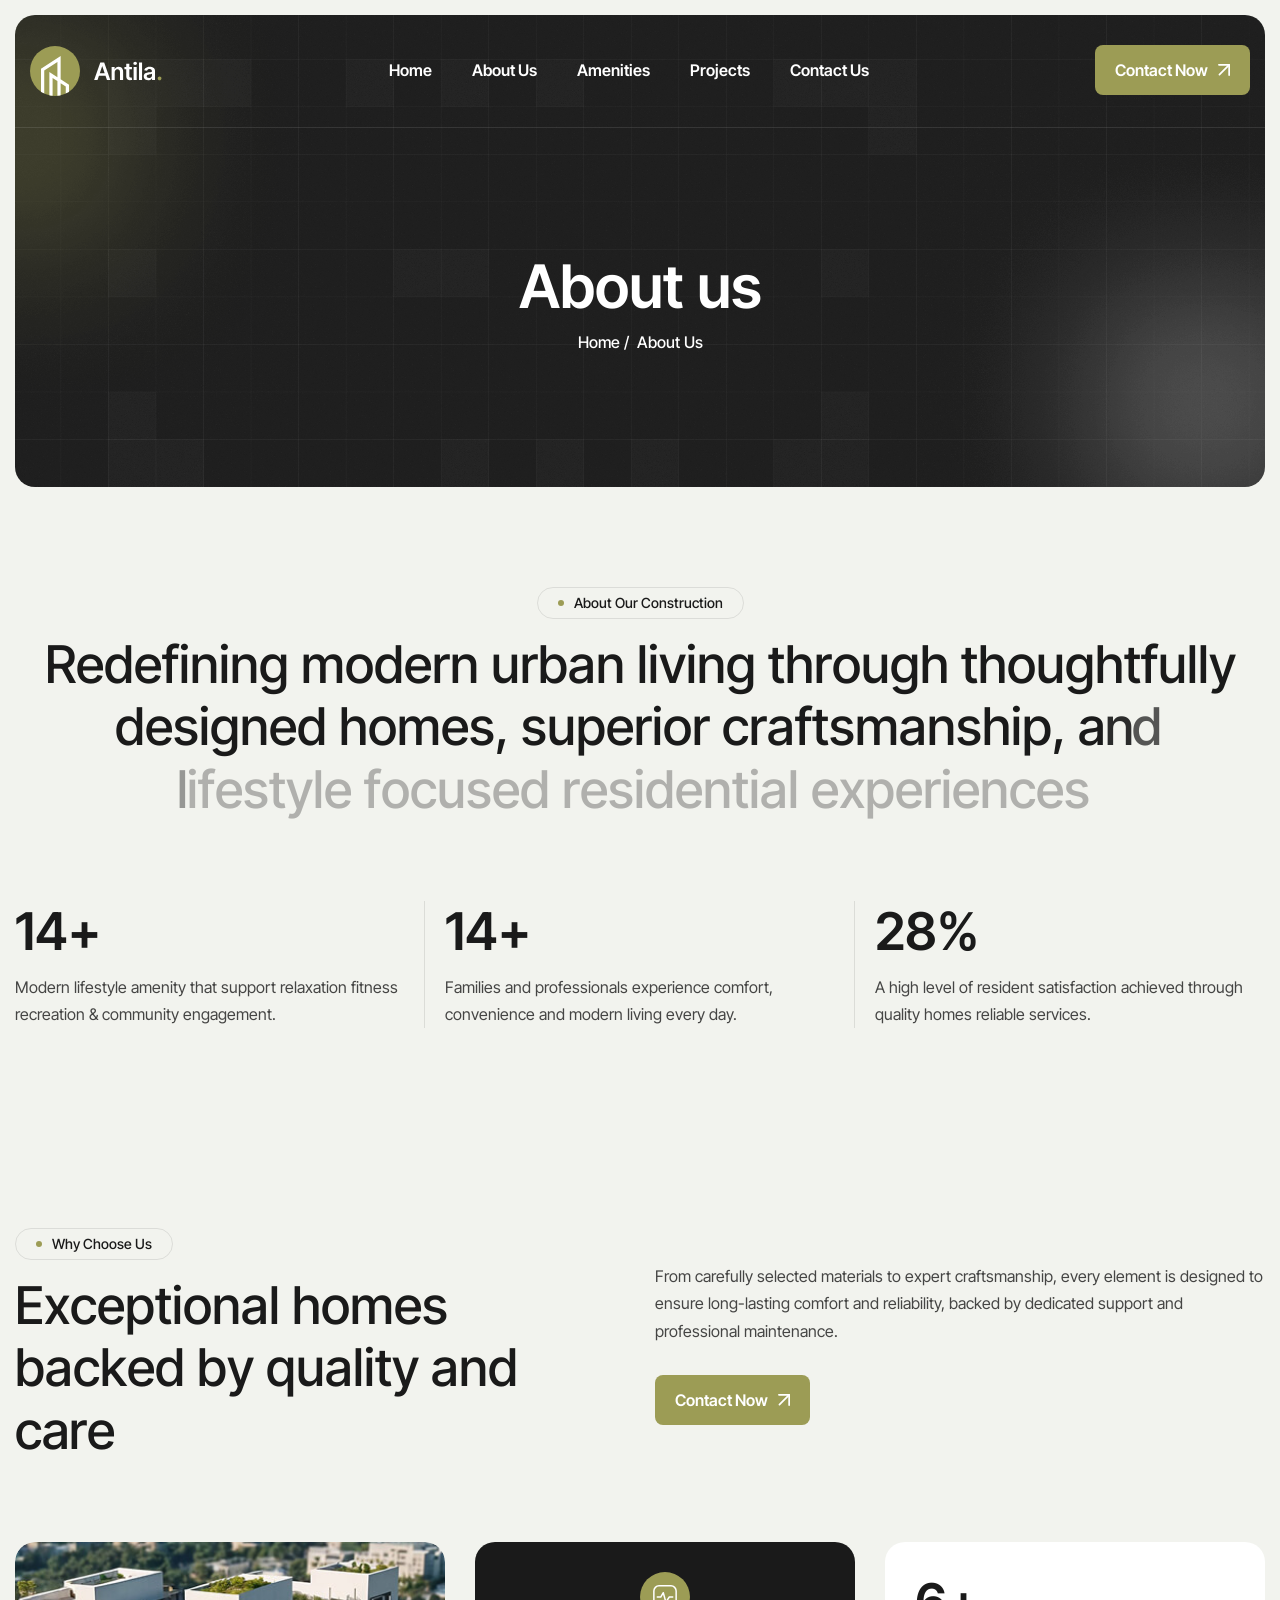
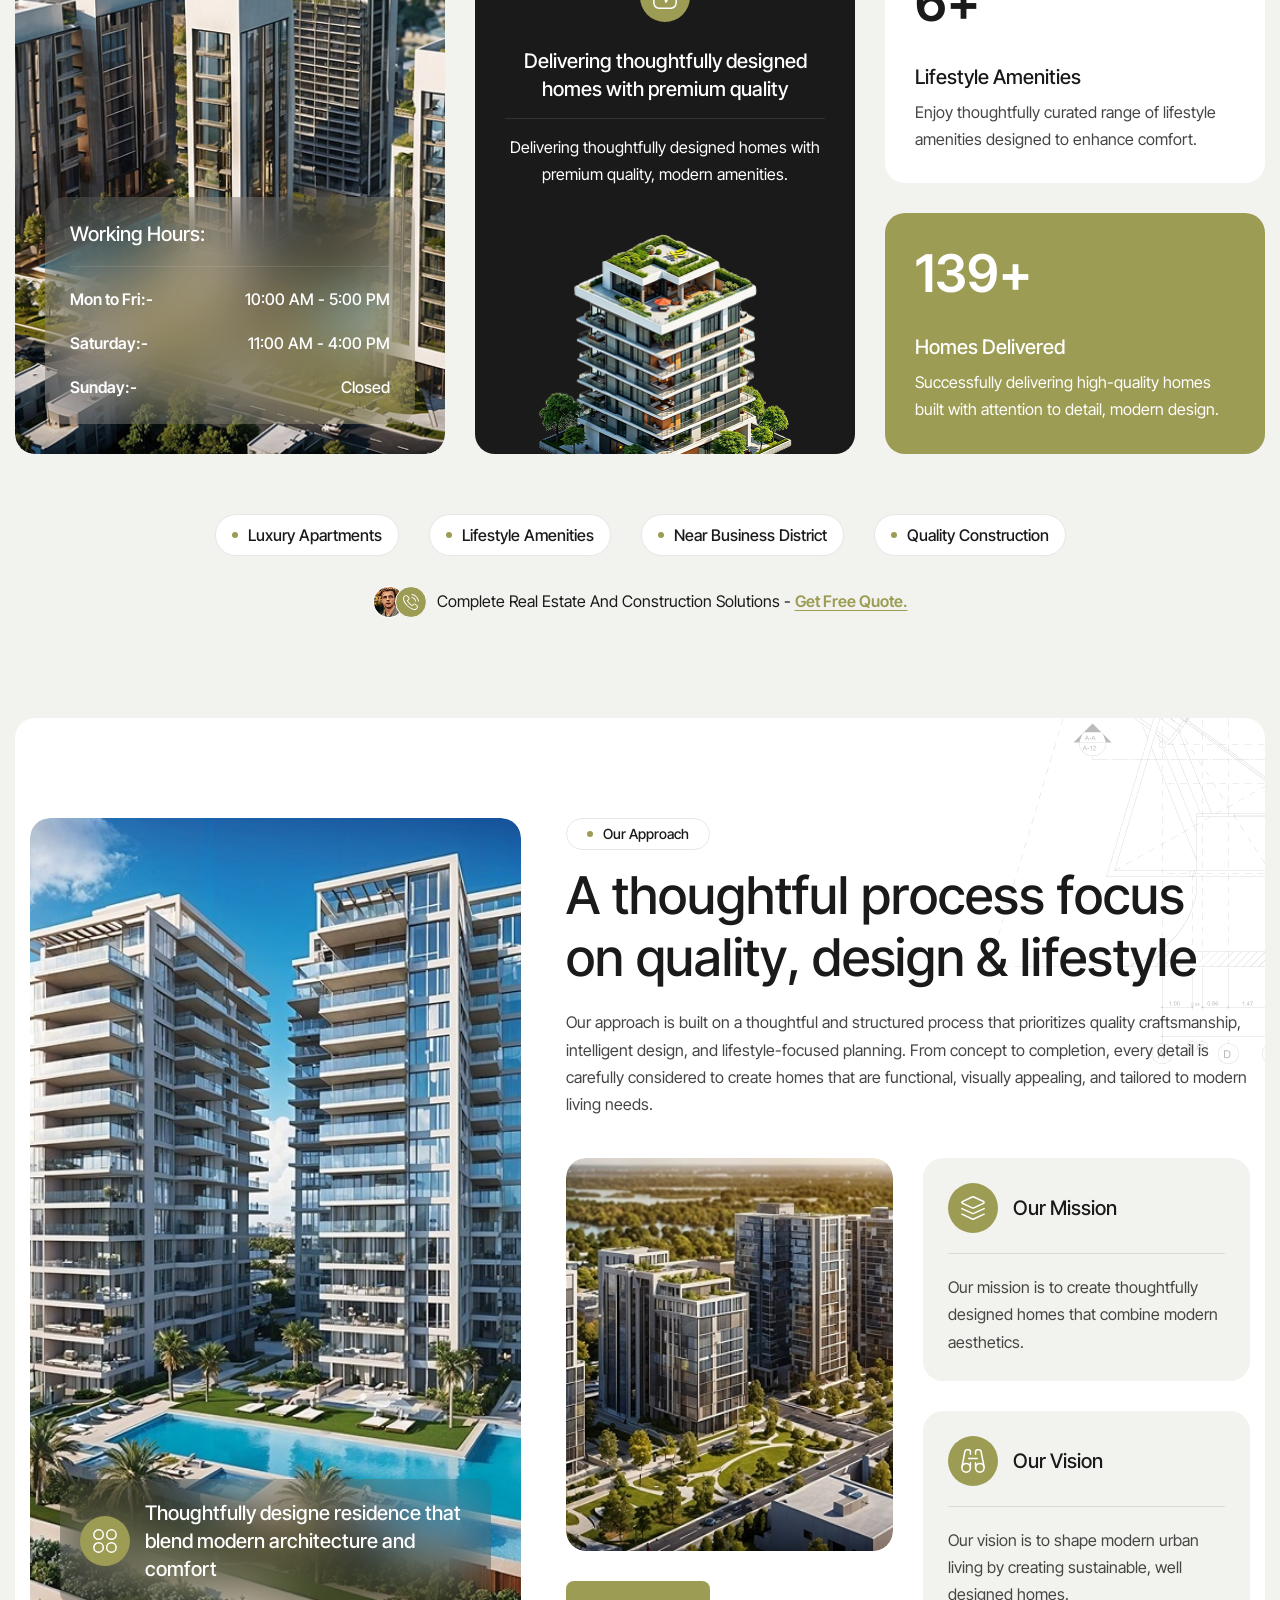
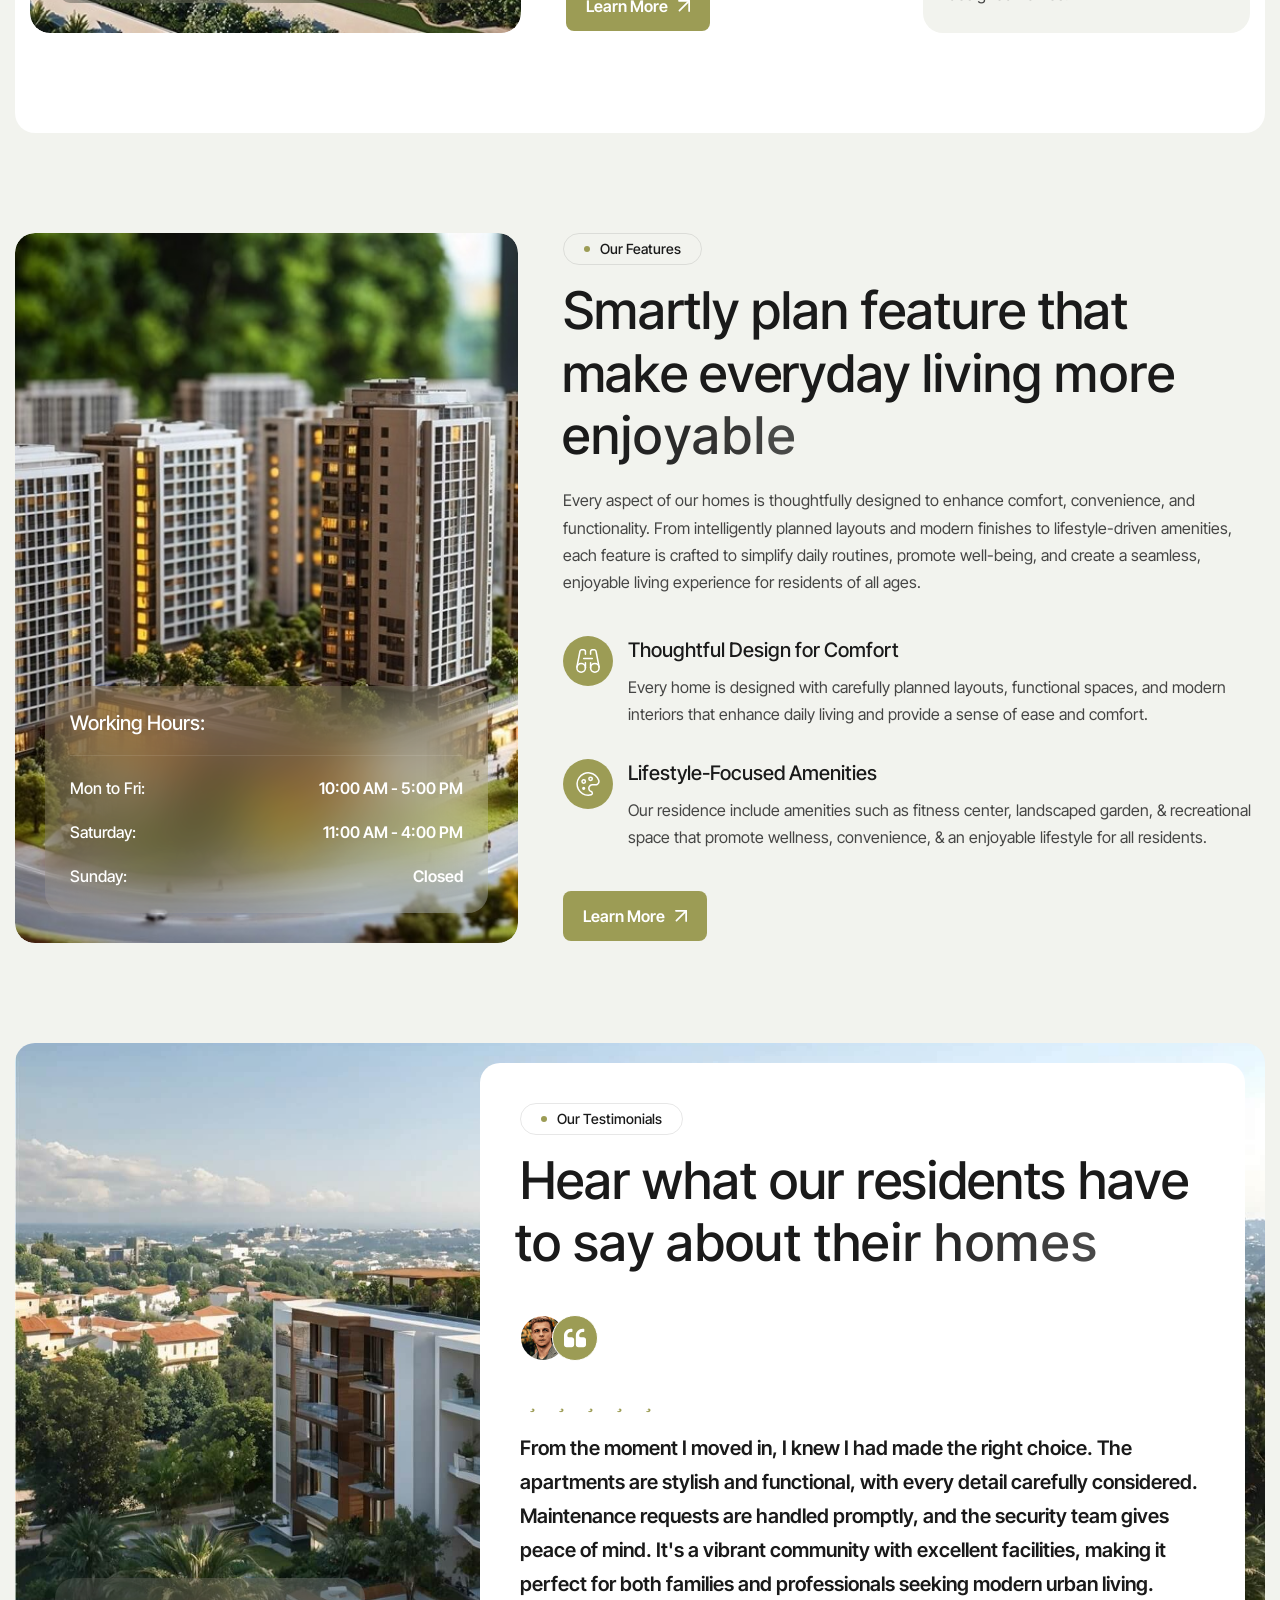
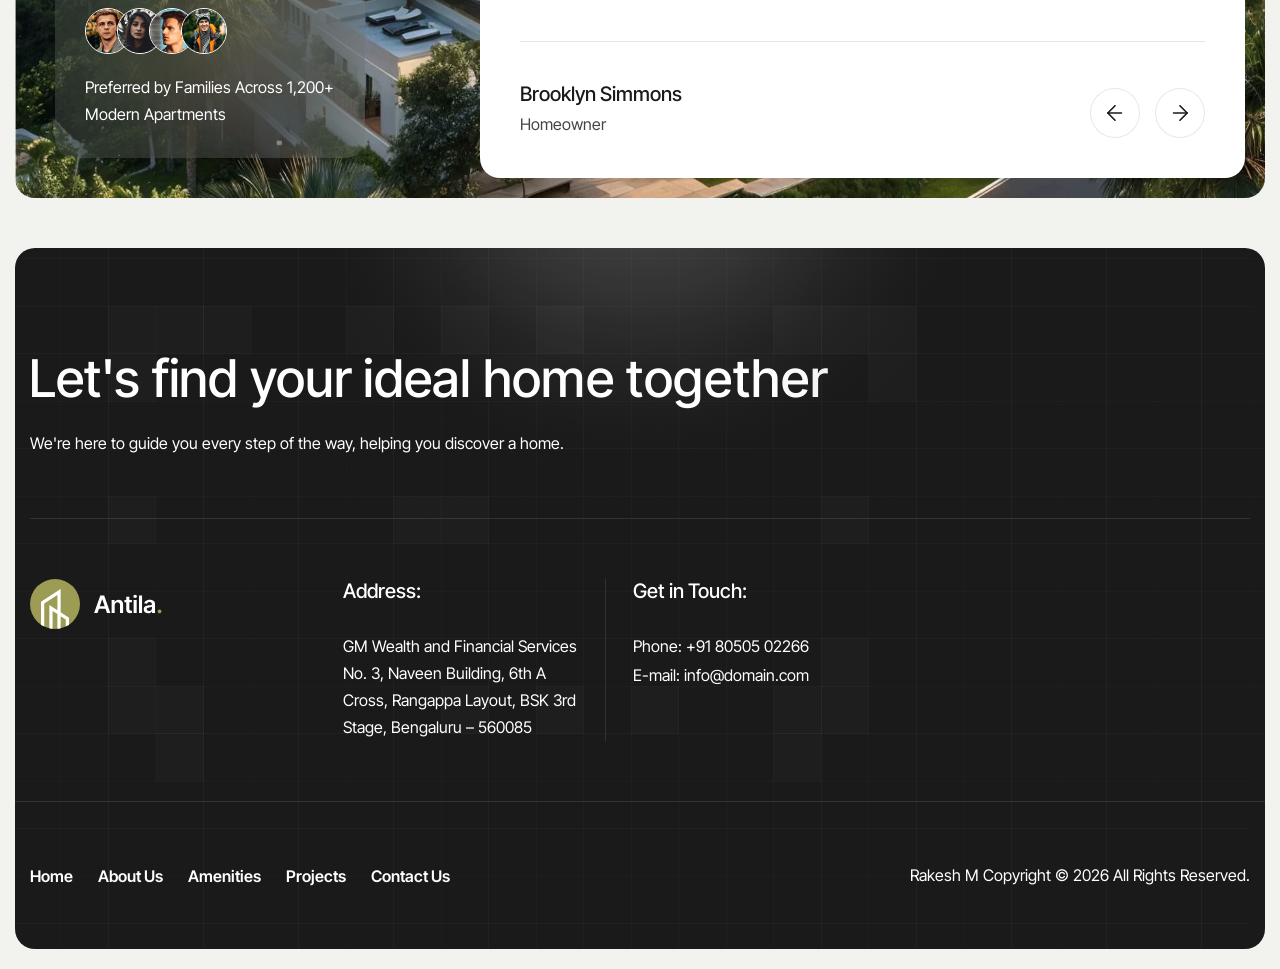
==== commit b1f02e0a: "jhghg" ====
--- a/about.html
+++ b/about.html
@@ -826,7 +826,10 @@
     <!-- Our Testimonials Section End-->
 
     <!-- Main Footer Start -->
-    <footer class="main-footer-moon bg-section dark-section">
+    <footer
+      class="main-footer-moon bg-section dark-section"
+      style="margin-top: 50px"
+    >
       <div class="container">
         <div class="row">
           <div class="col-lg-12">
@@ -865,14 +868,18 @@
               <!-- Footer Contact Item Start -->
               <div class="footer-contact-item-moon">
                 <h3>Address:</h3>
-                <p>Bengaluru</p>
+                <p>
+                  GM Wealth and Financial Services<br />
+                  No. 3, Naveen Building, 6th A Cross, Rangappa Layout, BSK 3rd
+                  Stage, Bengaluru – 560085
+                </p>
               </div>
               <!-- Footer Contact Item End -->
 
               <!-- Footer Contact Item Start -->
               <div class="footer-contact-item-moon">
                 <h3>Get in Touch:</h3>
-                <p>Phone: <a href="tel:912345678">+91 12345 67890</a></p>
+                <p>Phone: <a href="tel:80505 02266">+91 80505 02266</a></p>
                 <p>
                   E-mail: <a href="mailto:info@domai.com">info@domain.com</a>
                 </p>
@@ -905,7 +912,7 @@
 
                 <!-- Footer Copyright Text Start -->
                 <div class="footer-copyright-text-moon">
-                  <p>Copyright © 2026 All Rights Reserved.</p>
+                  <p>Rakesh M Copyright © 2026 All Rights Reserved.</p>
                 </div>
                 <!-- Footer Copyright Text End -->
               </div>
--- a/css/custom.css
+++ b/css/custom.css
@@ -7866,7 +7866,6 @@
 .hero-content-prime,
 .hero-image-prime {
   position: relative;
-  width: calc(50% - 15px);
 }
 
 .hero-content-prime {
@@ -10134,3 +10133,50 @@
     right: -20px;
   }
 }
+
+/* Slider arrows color */
+.apartmentSwiper .swiper-button-next,
+.apartmentSwiper .swiper-button-prev {
+  color: #9c9c55;
+  width: 36px;
+  height: 36px;
+}
+
+.apartmentSwiper .swiper-button-prev {
+  right: 0px;
+}
+
+/* Make PREV smaller */
+.apartmentSwiper .swiper-button-prev {
+  width: 26px;
+  height: 26px;
+  opacity: 0.8;
+  left: 0px;
+}
+
+/* Arrow icon size */
+.apartmentSwiper .swiper-button-next::after,
+.apartmentSwiper .swiper-button-prev::after {
+  font-size: 16px;
+}
+
+/* Pagination dots */
+.apartmentSwiper .swiper-pagination-bullet {
+  background: #9c9c55;
+  opacity: 0.4;
+}
+
+.apartmentSwiper .swiper-pagination-bullet-active {
+  background: #9c9c55;
+  opacity: 1;
+}
+.view-details-btn {
+  display: block;
+  margin: auto;
+  margin-top: 50px;
+}
+@media screen and (max-width: 968px) {
+  .hero-content-btn-prime {
+    flex-direction: column !important;
+  }
+}
